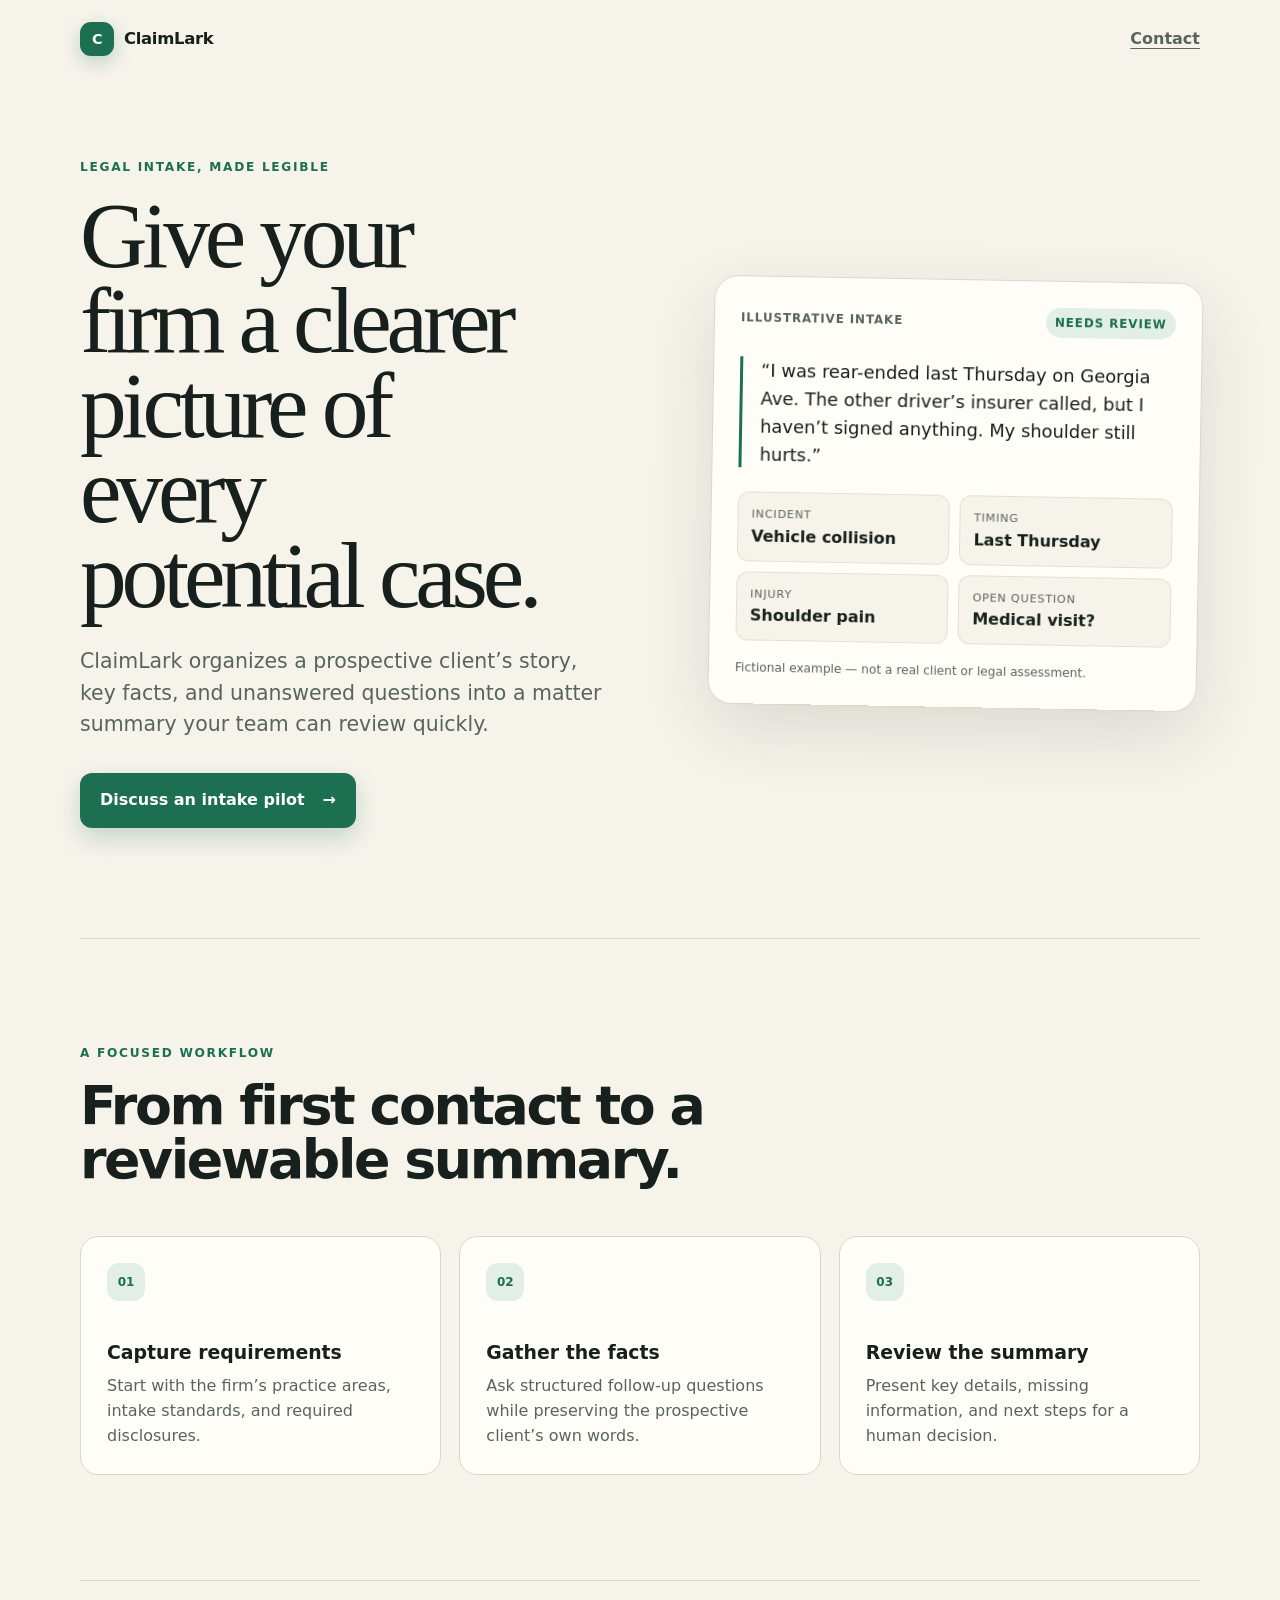
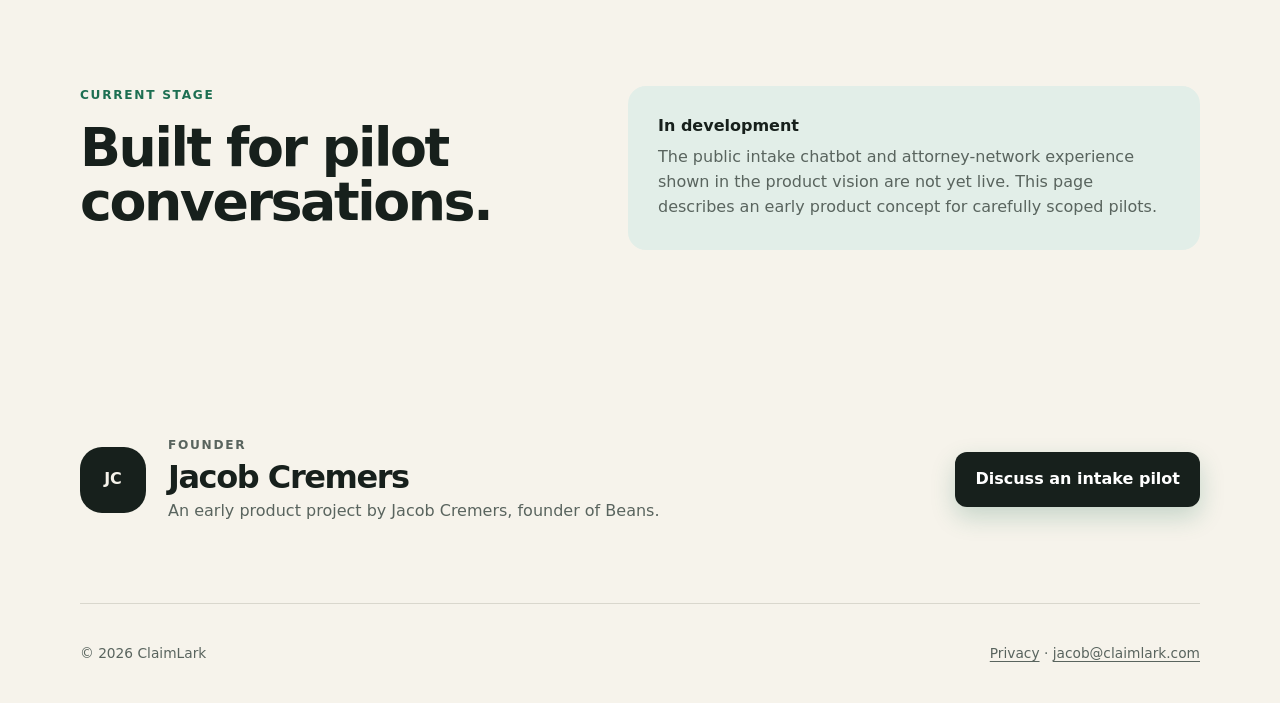
==== index.html @ 3c690863 "Launch first-draft landing page" ====
<!doctype html>
<html lang="en">
<head>
  <meta charset="utf-8">
  <meta name="viewport" content="width=device-width, initial-scale=1">
  <title>ClaimLark — Clearer legal intake</title>
  <meta name="description" content="ClaimLark turns scattered intake details into a clear, reviewable matter summary.">
  <link rel="canonical" href="https://claimlark.com/">
  <link rel="icon" href="favicon.svg" type="image/svg+xml">
  <meta property="og:title" content="ClaimLark — Clearer legal intake">
  <meta property="og:description" content="Give your firm a clearer picture of every potential case.">
  <meta property="og:type" content="website">
  <meta property="og:url" content="https://claimlark.com/">
  <meta property="og:image" content="https://claimlark.com/social-card.svg">
  <link rel="stylesheet" href="styles.css">
</head>
<body class="claimlark">
  <header class="nav shell">
    <a class="brand" href="/" aria-label="ClaimLark home"><span class="brand-mark">C</span>ClaimLark</a>
    <a class="small-link" href="mailto:jacob@claimlark.com">Contact</a>
  </header>
  <main>
    <section class="hero shell">
      <div>
        <p class="eyebrow">Legal intake, made legible</p>
        <h1>Give your firm a clearer picture of every potential case.</h1>
        <p class="lede">ClaimLark organizes a prospective client’s story, key facts, and unanswered questions into a matter summary your team can review quickly.</p>
        <a class="button" href="mailto:jacob@claimlark.com?subject=ClaimLark%20intake%20pilot">Discuss an intake pilot <span aria-hidden="true">→</span></a>
      </div>
      <aside class="stage-card" aria-label="Fictional intake example">
        <div class="card-top"><span>Illustrative intake</span><span class="status">Needs review</span></div>
        <blockquote>“I was rear-ended last Thursday on Georgia Ave. The other driver’s insurer called, but I haven’t signed anything. My shoulder still hurts.”</blockquote>
        <div class="summary-grid">
          <div><small>Incident</small><strong>Vehicle collision</strong></div>
          <div><small>Timing</small><strong>Last Thursday</strong></div>
          <div><small>Injury</small><strong>Shoulder pain</strong></div>
          <div><small>Open question</small><strong>Medical visit?</strong></div>
        </div>
        <p class="example-note">Fictional example — not a real client or legal assessment.</p>
      </aside>
    </section>
    <section class="section shell">
      <p class="eyebrow">A focused workflow</p>
      <h2>From first contact to a reviewable summary.</h2>
      <div class="steps">
        <article><span>01</span><h3>Capture requirements</h3><p>Start with the firm’s practice areas, intake standards, and required disclosures.</p></article>
        <article><span>02</span><h3>Gather the facts</h3><p>Ask structured follow-up questions while preserving the prospective client’s own words.</p></article>
        <article><span>03</span><h3>Review the summary</h3><p>Present key details, missing information, and next steps for a human decision.</p></article>
      </div>
    </section>
    <section class="section shell split">
      <div><p class="eyebrow">Current stage</p><h2>Built for pilot conversations.</h2></div>
      <div class="notice"><strong>In development</strong><p>The public intake chatbot and attorney-network experience shown in the product vision are not yet live. This page describes an early product concept for carefully scoped pilots.</p></div>
    </section>
    <section class="founder shell">
      <div class="avatar" aria-hidden="true">JC</div>
      <div><p class="eyebrow">Founder</p><h2>Jacob Cremers</h2><p>An early product project by Jacob Cremers, founder of Beans.</p></div>
      <a class="button secondary" href="mailto:jacob@claimlark.com?subject=ClaimLark%20intake%20pilot">Discuss an intake pilot</a>
    </section>
  </main>
  <footer class="shell"><span>© <span data-year></span> ClaimLark</span><span><a href="privacy.html">Privacy</a> · <a href="mailto:jacob@claimlark.com">jacob@claimlark.com</a></span></footer>
  <script src="script.js"></script>
</body>
</html>
---- styles.css ----
:root { color-scheme: light; --bg: #f6f3eb; --ink: #17201c; --muted: #59645e; --paper: #fffdf8; --line: #d9d7cd; --accent: #1d6f52; --accent-ink: #fff; --tint: #e2eee8; --shadow: 0 24px 70px rgba(30,43,37,.12); font-family: Inter, ui-sans-serif, system-ui, -apple-system, BlinkMacSystemFont, "Segoe UI", sans-serif; }
.calfluent { --bg:#f5f7ff; --ink:#15192c; --muted:#616a85; --paper:#ffffff; --line:#dce1f1; --accent:#5b49d8; --accent-ink:#fff; --tint:#ebe8ff; --shadow:0 24px 70px rgba(44,40,100,.14); }
.mailtocrm { --bg:#f7f5f0; --ink:#1d2524; --muted:#60706d; --paper:#fff; --line:#d9dfdd; --accent:#e05f3d; --accent-ink:#fff; --tint:#fff0e9; --shadow:0 24px 70px rgba(72,48,38,.12); }
* { box-sizing: border-box; }
html { scroll-behavior: smooth; }
body { margin:0; background:var(--bg); color:var(--ink); line-height:1.55; -webkit-font-smoothing:antialiased; }
a { color:inherit; }
button, a { -webkit-tap-highlight-color: transparent; }
:focus-visible { outline:3px solid color-mix(in srgb,var(--accent),white 25%); outline-offset:3px; }
.shell { width:min(1120px,calc(100% - 40px)); margin-inline:auto; }
.nav { min-height:78px; display:flex; justify-content:space-between; align-items:center; }
.brand { display:flex; align-items:center; gap:10px; font-size:1.03rem; font-weight:800; text-decoration:none; letter-spacing:-.02em; }
.brand-mark { width:34px; height:34px; border-radius:11px; background:var(--accent); color:var(--accent-ink); display:grid; place-items:center; font-size:.9rem; box-shadow:0 6px 18px color-mix(in srgb,var(--accent),transparent 75%); }
.small-link { font-weight:700; color:var(--muted); text-underline-offset:4px; }
.hero { min-height:690px; display:grid; grid-template-columns:1fr .92fr; gap:clamp(50px,8vw,100px); align-items:center; padding-block:80px 110px; }
.eyebrow { margin:0 0 16px; color:var(--accent); text-transform:uppercase; font-size:.76rem; letter-spacing:.14em; font-weight:850; }
h1,h2,h3,p { margin-top:0; }
h1 { font-size:clamp(3.2rem,7.3vw,6.7rem); letter-spacing:-.065em; line-height:.91; margin-bottom:28px; max-width:10ch; }
.claimlark h1 { font-family:Georgia,"Times New Roman",serif; font-weight:500; letter-spacing:-.055em; }
h2 { font-size:clamp(2.1rem,4.2vw,3.7rem); line-height:1; letter-spacing:-.045em; margin-bottom:22px; }
h3 { font-size:1.18rem; line-height:1.2; margin-bottom:10px; }
.lede { color:var(--muted); font-size:clamp(1.07rem,1.7vw,1.28rem); max-width:580px; margin-bottom:32px; }
.button { display:inline-flex; align-items:center; gap:18px; background:var(--accent); color:var(--accent-ink); text-decoration:none; font-weight:800; padding:15px 20px; border-radius:12px; box-shadow:0 10px 24px color-mix(in srgb,var(--accent),transparent 78%); }
.button:hover { transform:translateY(-1px); }
.button.secondary { background:var(--ink); white-space:nowrap; }
.stage-card { background:var(--paper); border:1px solid var(--line); border-radius:24px; padding:26px; box-shadow:var(--shadow); transform:rotate(1deg); }
.calendar-card { transform:rotate(-1deg); }
.card-top { display:flex; justify-content:space-between; gap:12px; align-items:center; font-size:.74rem; font-weight:850; letter-spacing:.08em; text-transform:uppercase; color:var(--muted); }
.status { color:var(--accent); background:var(--tint); padding:6px 9px; border-radius:999px; white-space:nowrap; }
blockquote { margin:24px 0; border-left:3px solid var(--accent); padding-left:18px; font-size:1.12rem; line-height:1.55; }
.summary-grid { display:grid; grid-template-columns:1fr 1fr; gap:10px; }
.summary-grid>div { padding:13px; border-radius:12px; background:var(--bg); border:1px solid color-mix(in srgb,var(--line),transparent 30%); }
small { display:block; color:var(--muted); font-size:.7rem; text-transform:uppercase; letter-spacing:.07em; margin-bottom:3px; }
strong { display:block; line-height:1.3; }
.example-note { margin:18px 0 0; color:var(--muted); font-size:.76rem; }
.demo-actions { display:flex; gap:9px; margin-top:18px; }
.demo-actions button { border:0; border-radius:9px; padding:10px 13px; background:var(--accent); color:white; font:inherit; font-weight:800; cursor:pointer; }
.demo-actions button.quiet { background:var(--bg); color:var(--ink); border:1px solid var(--line); }
.record-list { display:grid; gap:9px; }
.record-list>div { display:flex; gap:12px; align-items:center; background:var(--bg); border:1px solid var(--line); border-radius:12px; padding:11px; }
.record-list p { margin:0; }
.record-icon { width:34px; height:34px; border-radius:9px; display:grid; place-items:center; flex:0 0 auto; background:var(--accent); color:#fff; font-weight:900; font-size:.75rem; }
.section { border-top:1px solid var(--line); padding-block:105px; }
.section>h2 { max-width:720px; }
.steps { display:grid; grid-template-columns:repeat(3,1fr); gap:18px; margin-top:50px; }
.steps article { background:var(--paper); border:1px solid var(--line); border-radius:18px; padding:26px; min-height:230px; }
.steps article>span { display:inline-grid; place-items:center; width:38px; height:38px; border-radius:12px; background:var(--tint); color:var(--accent); font-weight:900; font-size:.75rem; margin-bottom:40px; }
.steps p,.notice p,.founder p { color:var(--muted); margin-bottom:0; }
.split { display:grid; grid-template-columns:.9fr 1.1fr; gap:80px; align-items:start; }
.notice { background:var(--tint); border-radius:18px; padding:30px; }
.notice strong { margin-bottom:8px; }
.founder { display:grid; grid-template-columns:auto 1fr auto; gap:22px; align-items:center; padding-block:80px; }
.founder h2 { font-size:2rem; margin:0 0 6px; }
.founder .eyebrow { margin-bottom:6px; }
.avatar { width:66px; height:66px; border-radius:22px; background:var(--ink); color:var(--bg); display:grid; place-items:center; font-weight:900; }
footer { border-top:1px solid var(--line); min-height:100px; display:flex; align-items:center; justify-content:space-between; gap:20px; color:var(--muted); font-size:.86rem; }
footer a { text-underline-offset:3px; }
@media (max-width:820px) { .hero { grid-template-columns:1fr; min-height:auto; padding-block:60px 80px; } .stage-card { transform:none; } .steps { grid-template-columns:1fr; } .steps article { min-height:0; } .steps article>span { margin-bottom:24px; } .split { grid-template-columns:1fr; gap:28px; } .founder { grid-template-columns:auto 1fr; } .founder .button { grid-column:1/-1; justify-content:center; } }
@media (max-width:520px) { .shell { width:min(100% - 28px,1120px); } h1 { font-size:3.55rem; } .summary-grid { grid-template-columns:1fr; } .stage-card { padding:19px; border-radius:18px; } .section { padding-block:72px; } footer { align-items:flex-start; flex-direction:column; justify-content:center; } }
@media (prefers-reduced-motion:no-preference) { .button { transition:transform .18s ease; } .stage-card { animation:arrive .55s ease both; } @keyframes arrive { from { opacity:0; transform:translateY(14px) rotate(0); } } }
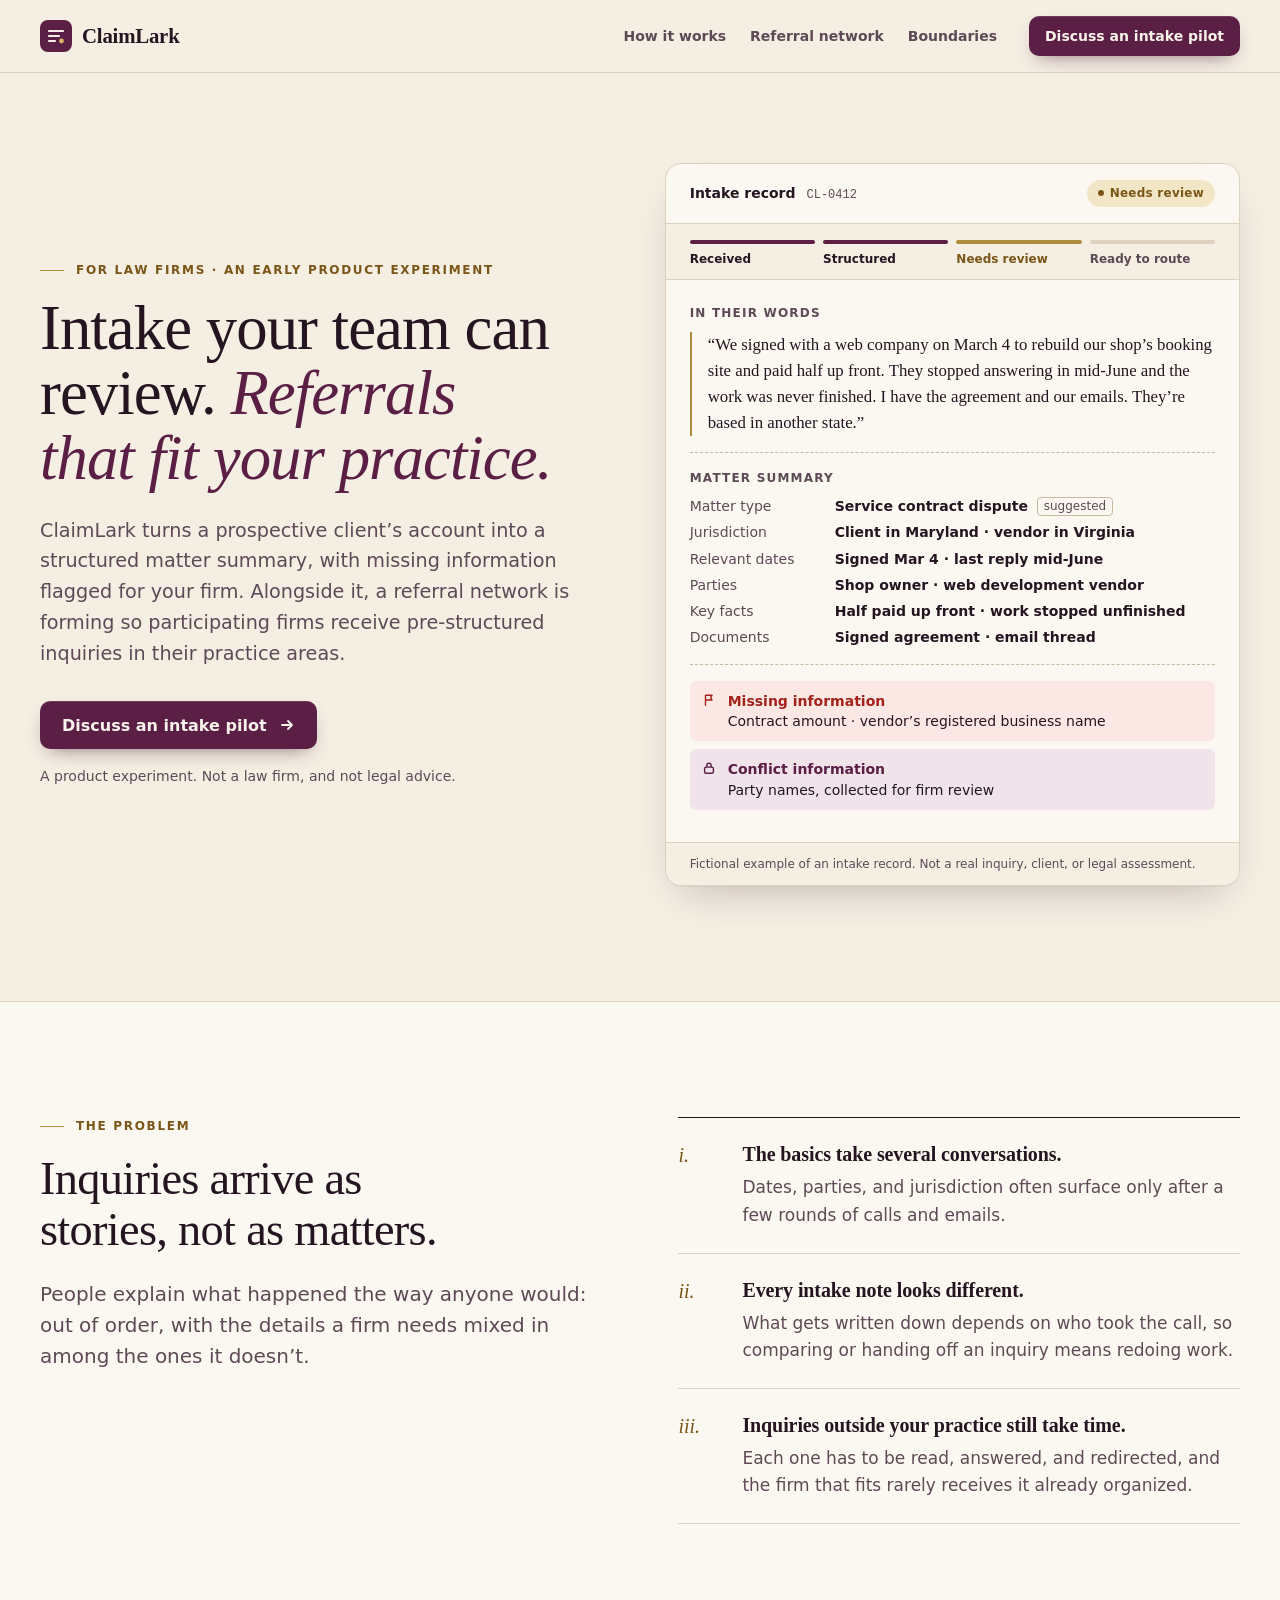
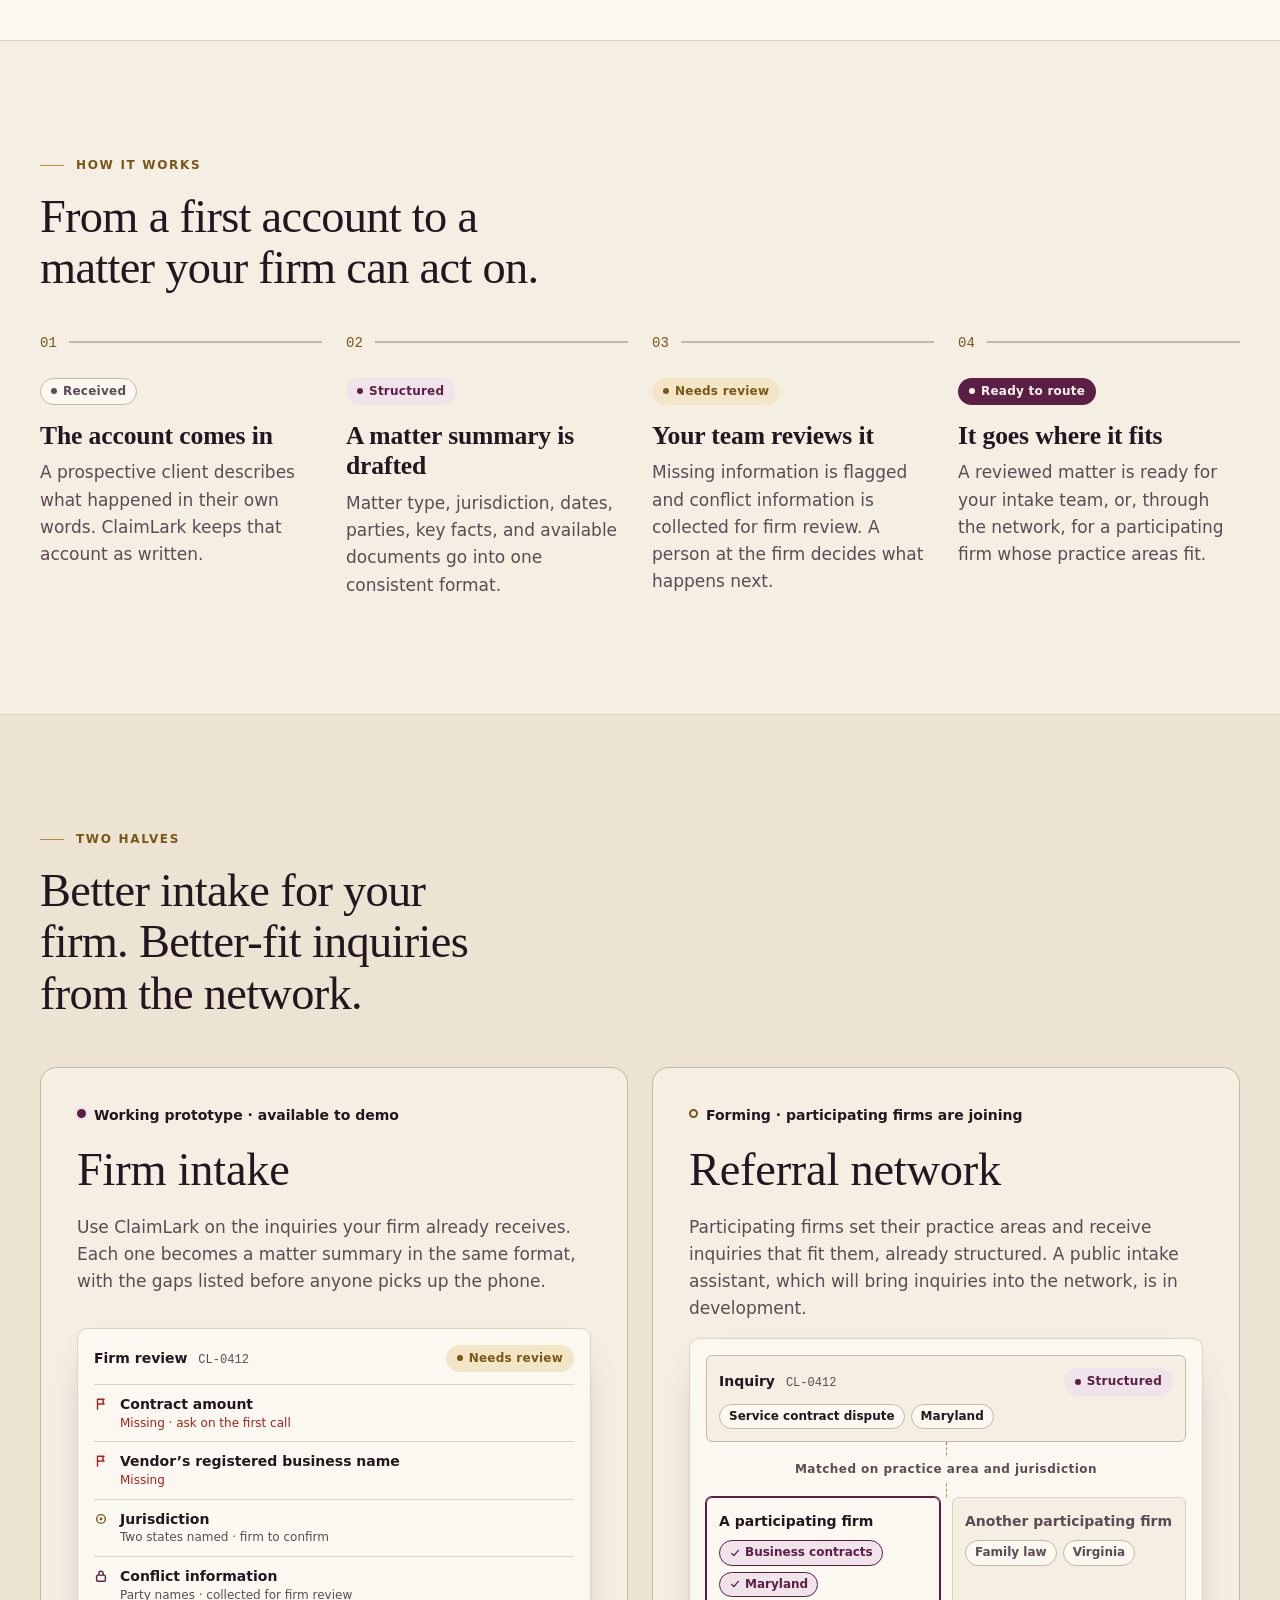
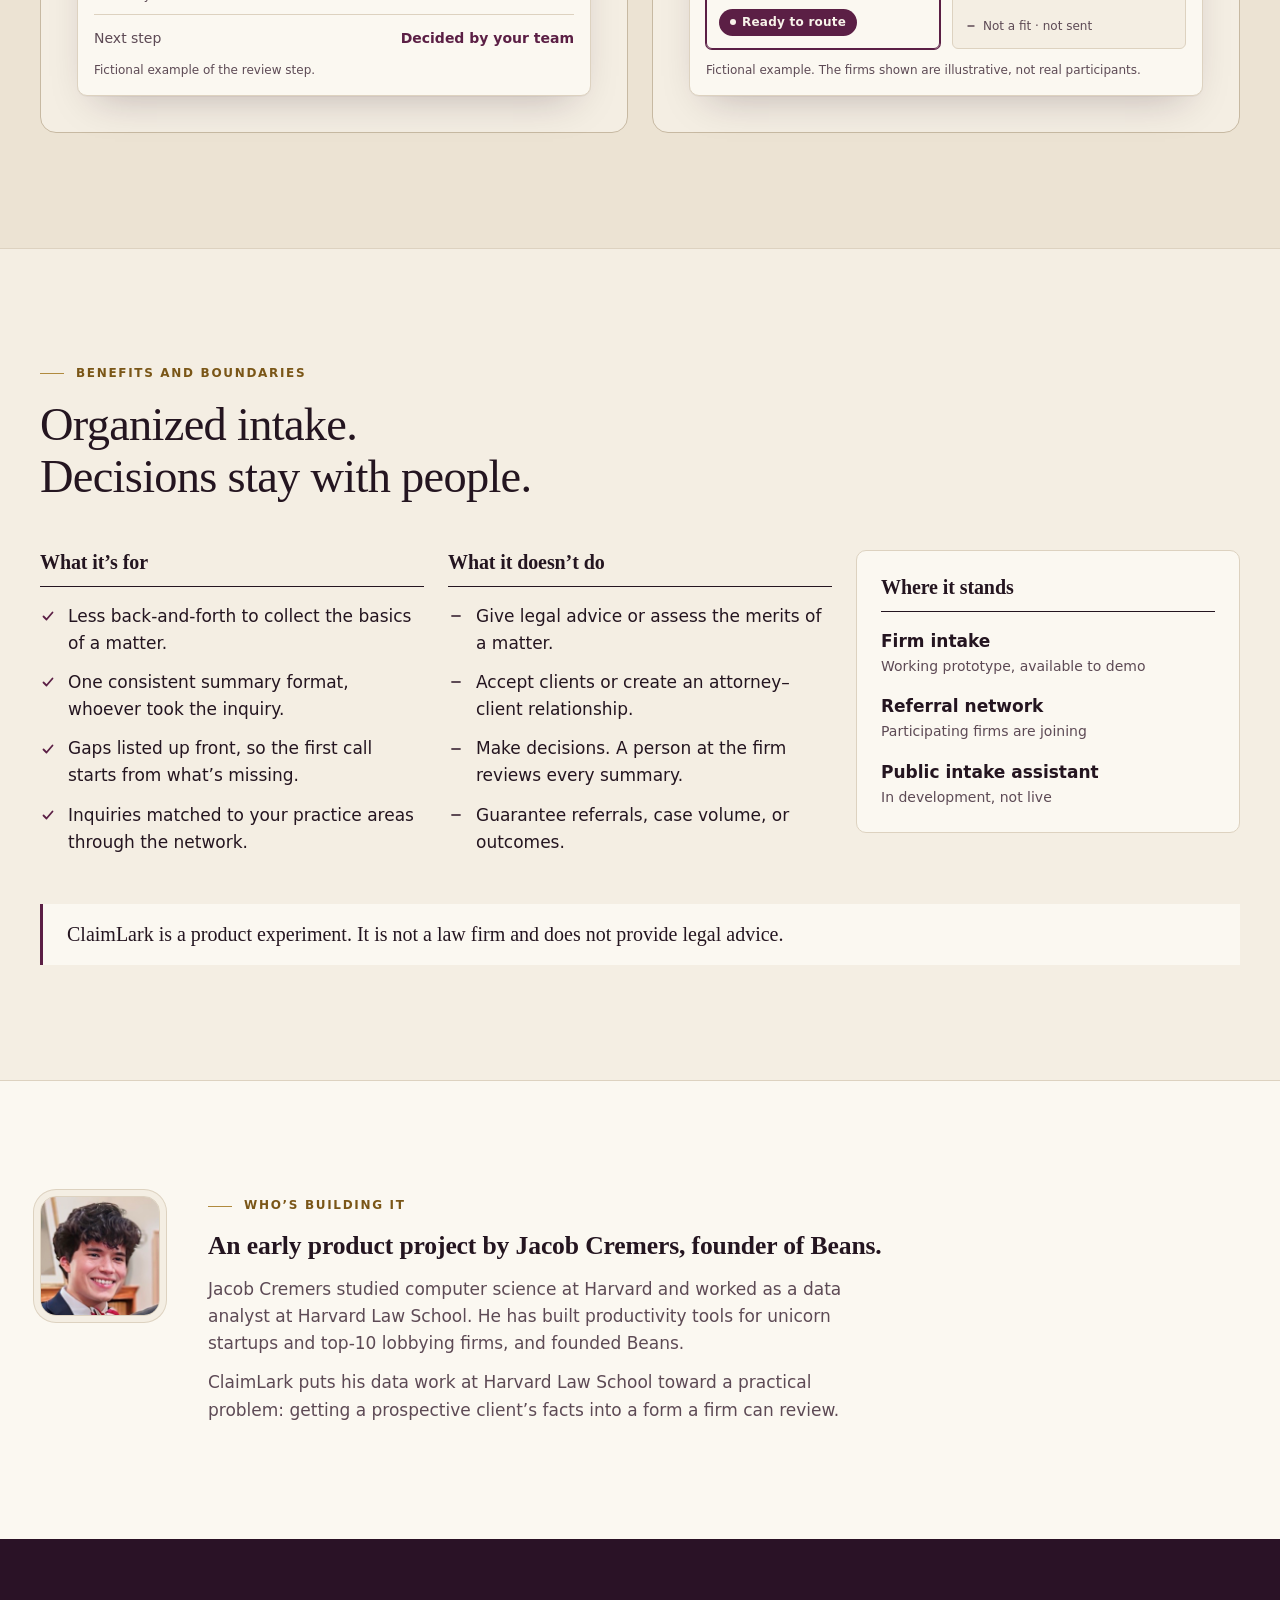
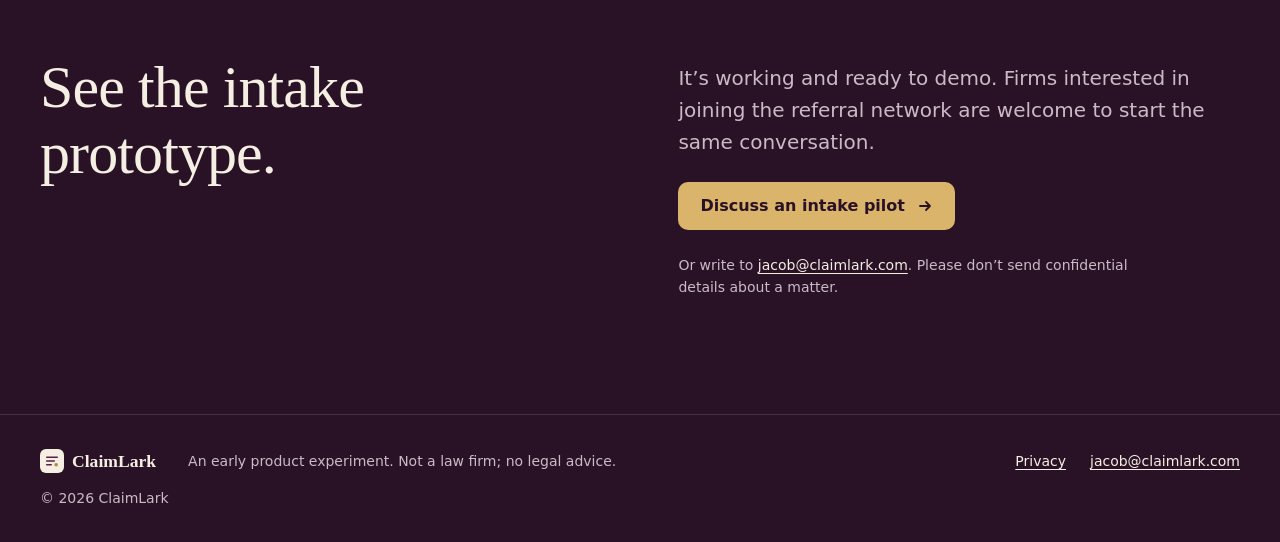
==== commit 00dd9550: "feat: redesign landing page around intake and the referral network Rebuild the page on a ClaimLark-s" ====
--- a/index.html
+++ b/index.html
@@ -3,62 +3,304 @@
 <head>
   <meta charset="utf-8">
   <meta name="viewport" content="width=device-width, initial-scale=1">
-  <title>ClaimLark — Clearer legal intake</title>
-  <meta name="description" content="ClaimLark turns scattered intake details into a clear, reviewable matter summary.">
+  <title>ClaimLark — Structured intake and referrals for law firms</title>
+  <meta name="description" content="An early product experiment for law firms: ClaimLark turns a prospective client’s account into a structured, reviewable matter summary, alongside a referral network of participating firms.">
   <link rel="canonical" href="https://claimlark.com/">
   <link rel="icon" href="favicon.svg" type="image/svg+xml">
-  <meta property="og:title" content="ClaimLark — Clearer legal intake">
-  <meta property="og:description" content="Give your firm a clearer picture of every potential case.">
+  <meta name="theme-color" content="#f4eee3">
+  <meta property="og:title" content="ClaimLark — Structured intake and referrals for law firms">
+  <meta property="og:description" content="Intake your team can review. Referrals that fit your practice.">
   <meta property="og:type" content="website">
   <meta property="og:url" content="https://claimlark.com/">
   <meta property="og:image" content="https://claimlark.com/social-card.svg">
   <link rel="stylesheet" href="styles.css">
 </head>
-<body class="claimlark">
-  <header class="nav shell">
-    <a class="brand" href="/" aria-label="ClaimLark home"><span class="brand-mark">C</span>ClaimLark</a>
-    <a class="small-link" href="mailto:jacob@claimlark.com">Contact</a>
+<body>
+  <svg class="sprite" aria-hidden="true" focusable="false">
+    <symbol id="i-check" viewBox="0 0 16 16"><path d="M3.5 8.5l3 3 6-7" fill="none" stroke="currentColor" stroke-width="1.8" stroke-linecap="round" stroke-linejoin="round"/></symbol>
+    <symbol id="i-flag" viewBox="0 0 16 16"><path d="M4 14V2.5m0 0h7.5l-1.6 2.75L11.5 8H4" fill="none" stroke="currentColor" stroke-width="1.6" stroke-linecap="round" stroke-linejoin="round"/></symbol>
+    <symbol id="i-dot" viewBox="0 0 16 16"><circle cx="8" cy="8" r="5" fill="none" stroke="currentColor" stroke-width="1.6"/><circle cx="8" cy="8" r="1.6" fill="currentColor"/></symbol>
+    <symbol id="i-lock" viewBox="0 0 16 16"><rect x="3" y="7" width="10" height="7" rx="1.5" fill="none" stroke="currentColor" stroke-width="1.6"/><path d="M5.5 7V5a2.5 2.5 0 015 0v2" fill="none" stroke="currentColor" stroke-width="1.6"/></symbol>
+    <symbol id="i-minus" viewBox="0 0 16 16"><path d="M4 8h8" fill="none" stroke="currentColor" stroke-width="1.8" stroke-linecap="round"/></symbol>
+    <symbol id="i-arrow" viewBox="0 0 16 16"><path d="M3 8h10m-4-4l4 4-4 4" fill="none" stroke="currentColor" stroke-width="1.8" stroke-linecap="round" stroke-linejoin="round"/></symbol>
+    <symbol id="i-mark-inverse" viewBox="0 0 32 32"><rect width="32" height="32" rx="8" fill="#f4eee3"/><path d="M9 11h14M9 16h10M9 21h6" stroke="#5b1f45" stroke-width="2.2" stroke-linecap="round"/><circle cx="21.5" cy="21" r="2.4" fill="#b08a3e"/></symbol>
+    <symbol id="i-mark" viewBox="0 0 32 32"><rect width="32" height="32" rx="8" fill="#5b1f45"/><path d="M9 11h14M9 16h10M9 21h6" stroke="#f4eee3" stroke-width="2.2" stroke-linecap="round"/><circle cx="21.5" cy="21" r="2.4" fill="#d9b46a"/></symbol>
+  </svg>
+
+  <a class="skip-link" href="#main">Skip to content</a>
+
+  <header class="site-header">
+    <div class="shell nav">
+      <a class="brand" href="/">
+        <svg class="brand-mark" width="32" height="32" aria-hidden="true" focusable="false"><use href="#i-mark"/></svg>
+        <span>ClaimLark</span>
+      </a>
+      <nav class="nav-links" aria-label="Page sections">
+        <a href="#how">How it works</a>
+        <a href="#network">Referral network</a>
+        <a href="#boundaries">Boundaries</a>
+      </nav>
+      <a class="button button--small nav-cta" href="mailto:jacob@claimlark.com?subject=ClaimLark%20intake%20pilot">Discuss an intake pilot</a>
+    </div>
   </header>
-  <main>
-    <section class="hero shell">
-      <div>
-        <p class="eyebrow">Legal intake, made legible</p>
-        <h1>Give your firm a clearer picture of every potential case.</h1>
-        <p class="lede">ClaimLark organizes a prospective client’s story, key facts, and unanswered questions into a matter summary your team can review quickly.</p>
-        <a class="button" href="mailto:jacob@claimlark.com?subject=ClaimLark%20intake%20pilot">Discuss an intake pilot <span aria-hidden="true">→</span></a>
-      </div>
-      <aside class="stage-card" aria-label="Fictional intake example">
-        <div class="card-top"><span>Illustrative intake</span><span class="status">Needs review</span></div>
-        <blockquote>“I was rear-ended last Thursday on Georgia Ave. The other driver’s insurer called, but I haven’t signed anything. My shoulder still hurts.”</blockquote>
-        <div class="summary-grid">
-          <div><small>Incident</small><strong>Vehicle collision</strong></div>
-          <div><small>Timing</small><strong>Last Thursday</strong></div>
-          <div><small>Injury</small><strong>Shoulder pain</strong></div>
-          <div><small>Open question</small><strong>Medical visit?</strong></div>
-        </div>
-        <p class="example-note">Fictional example — not a real client or legal assessment.</p>
-      </aside>
-    </section>
-    <section class="section shell">
-      <p class="eyebrow">A focused workflow</p>
-      <h2>From first contact to a reviewable summary.</h2>
-      <div class="steps">
-        <article><span>01</span><h3>Capture requirements</h3><p>Start with the firm’s practice areas, intake standards, and required disclosures.</p></article>
-        <article><span>02</span><h3>Gather the facts</h3><p>Ask structured follow-up questions while preserving the prospective client’s own words.</p></article>
-        <article><span>03</span><h3>Review the summary</h3><p>Present key details, missing information, and next steps for a human decision.</p></article>
-      </div>
-    </section>
-    <section class="section shell split">
-      <div><p class="eyebrow">Current stage</p><h2>Built for pilot conversations.</h2></div>
-      <div class="notice"><strong>In development</strong><p>The public intake chatbot and attorney-network experience shown in the product vision are not yet live. This page describes an early product concept for carefully scoped pilots.</p></div>
-    </section>
-    <section class="founder shell">
-      <div class="avatar" aria-hidden="true">JC</div>
-      <div><p class="eyebrow">Founder</p><h2>Jacob Cremers</h2><p>An early product project by Jacob Cremers, founder of Beans.</p></div>
-      <a class="button secondary" href="mailto:jacob@claimlark.com?subject=ClaimLark%20intake%20pilot">Discuss an intake pilot</a>
+
+  <main id="main">
+    <section class="hero" aria-labelledby="hero-title">
+      <div class="shell hero-grid">
+        <div class="hero-copy">
+          <p class="eyebrow">For law firms · An early product experiment</p>
+          <h1 id="hero-title">Intake your team can review. <em>Referrals that fit your practice.</em></h1>
+          <p class="lede">ClaimLark turns a prospective client’s account into a structured matter summary, with missing information flagged for your firm. Alongside it, a referral network is forming so participating firms receive pre-structured inquiries in their practice areas.</p>
+          <a class="button" href="mailto:jacob@claimlark.com?subject=ClaimLark%20intake%20pilot">Discuss an intake pilot <svg class="icon" width="16" height="16" aria-hidden="true" focusable="false"><use href="#i-arrow"/></svg></a>
+          <p class="hero-boundary">A product experiment. Not a law firm, and not legal advice.</p>
+        </div>
+
+        <figure class="record" aria-labelledby="record-caption">
+          <div class="record-head">
+            <p class="record-title">Intake record <span class="mono">CL-0412</span></p>
+            <span class="pill pill--review">Needs review</span>
+          </div>
+          <ol class="rail" aria-label="Intake status">
+            <li class="is-done"><span>Received</span></li>
+            <li class="is-done"><span>Structured</span></li>
+            <li class="is-current" aria-current="step"><span>Needs review</span></li>
+            <li><span>Ready to route</span></li>
+          </ol>
+
+          <div class="record-body">
+            <div class="record-block reveal" style="--i:1">
+              <p class="label">In their words</p>
+              <blockquote class="account">“We signed with a web company on March 4 to rebuild our shop’s booking site and paid half up front. They stopped answering in mid-June and the work was never finished. I have the agreement and our emails. They’re based in another state.”</blockquote>
+            </div>
+
+            <div class="record-block reveal" style="--i:2">
+              <p class="label">Matter summary</p>
+              <dl class="fields">
+                <div><dt>Matter type</dt><dd>Service contract dispute <span class="tag">suggested</span></dd></div>
+                <div><dt>Jurisdiction</dt><dd>Client in Maryland · vendor in Virginia</dd></div>
+                <div><dt>Relevant dates</dt><dd>Signed Mar 4 · last reply mid-June</dd></div>
+                <div><dt>Parties</dt><dd>Shop owner · web development vendor</dd></div>
+                <div><dt>Key facts</dt><dd>Half paid up front · work stopped unfinished</dd></div>
+                <div><dt>Documents</dt><dd>Signed agreement · email thread</dd></div>
+              </dl>
+            </div>
+
+            <div class="record-block record-flags reveal" style="--i:3">
+              <p class="flag-line flag-line--missing"><svg class="icon" width="16" height="16" aria-hidden="true" focusable="false"><use href="#i-flag"/></svg><span><strong>Missing information</strong> Contract amount · vendor’s registered business name</span></p>
+              <p class="flag-line"><svg class="icon" width="16" height="16" aria-hidden="true" focusable="false"><use href="#i-lock"/></svg><span><strong>Conflict information</strong> Party names, collected for firm review</span></p>
+            </div>
+          </div>
+          <figcaption id="record-caption" class="caption">Fictional example of an intake record. Not a real inquiry, client, or legal assessment.</figcaption>
+        </figure>
+      </div>
+    </section>
+
+    <section class="section problem" aria-labelledby="problem-title">
+      <div class="shell problem-grid">
+        <div>
+          <p class="eyebrow">The problem</p>
+          <h2 id="problem-title">Inquiries arrive as stories, not as matters.</h2>
+          <p class="section-lede">People explain what happened the way anyone would: out of order, with the details a firm needs mixed in among the ones it doesn’t.</p>
+        </div>
+        <ul class="problem-list">
+          <li>
+            <h3>The basics take several conversations.</h3>
+            <p>Dates, parties, and jurisdiction often surface only after a few rounds of calls and emails.</p>
+          </li>
+          <li>
+            <h3>Every intake note looks different.</h3>
+            <p>What gets written down depends on who took the call, so comparing or handing off an inquiry means redoing work.</p>
+          </li>
+          <li>
+            <h3>Inquiries outside your practice still take time.</h3>
+            <p>Each one has to be read, answered, and redirected, and the firm that fits rarely receives it already organized.</p>
+          </li>
+        </ul>
+      </div>
+    </section>
+
+    <section class="section how" id="how" aria-labelledby="how-title">
+      <div class="shell">
+        <p class="eyebrow">How it works</p>
+        <h2 id="how-title">From a first account to a matter your firm can act on.</h2>
+        <ol class="steps">
+          <li>
+            <span class="pill pill--received">Received</span>
+            <h3>The account comes in</h3>
+            <p>A prospective client describes what happened in their own words. ClaimLark keeps that account as written.</p>
+          </li>
+          <li>
+            <span class="pill pill--structured">Structured</span>
+            <h3>A matter summary is drafted</h3>
+            <p>Matter type, jurisdiction, dates, parties, key facts, and available documents go into one consistent format.</p>
+          </li>
+          <li>
+            <span class="pill pill--review">Needs review</span>
+            <h3>Your team reviews it</h3>
+            <p>Missing information is flagged and conflict information is collected for firm review. A person at the firm decides what happens next.</p>
+          </li>
+          <li>
+            <span class="pill pill--route">Ready to route</span>
+            <h3>It goes where it fits</h3>
+            <p>A reviewed matter is ready for your intake team, or, through the network, for a participating firm whose practice areas fit.</p>
+          </li>
+        </ol>
+      </div>
+    </section>
+
+    <section class="section halves" aria-labelledby="halves-title">
+      <div class="shell">
+        <p class="eyebrow">Two halves</p>
+        <h2 id="halves-title">Better intake for your firm. Better-fit inquiries from the network.</h2>
+
+        <div class="halves-grid">
+          <article class="half" aria-labelledby="intake-title">
+            <p class="stage"><span class="stage-dot stage-dot--live" aria-hidden="true"></span>Working prototype · available to demo</p>
+            <h3 id="intake-title">Firm intake</h3>
+            <p>Use ClaimLark on the inquiries your firm already receives. Each one becomes a matter summary in the same format, with the gaps listed before anyone picks up the phone.</p>
+
+            <figure class="panel review" aria-labelledby="review-caption">
+              <div class="panel-head">
+                <p class="panel-title">Firm review <span class="mono">CL-0412</span></p>
+                <span class="pill pill--review">Needs review</span>
+              </div>
+              <ul class="checklist">
+                <li class="check--missing">
+                  <svg class="icon" width="16" height="16" aria-hidden="true" focusable="false"><use href="#i-flag"/></svg>
+                  <span><strong>Contract amount</strong><small>Missing · ask on the first call</small></span>
+                </li>
+                <li class="check--missing">
+                  <svg class="icon" width="16" height="16" aria-hidden="true" focusable="false"><use href="#i-flag"/></svg>
+                  <span><strong>Vendor’s registered business name</strong><small>Missing</small></span>
+                </li>
+                <li class="check--confirm">
+                  <svg class="icon" width="16" height="16" aria-hidden="true" focusable="false"><use href="#i-dot"/></svg>
+                  <span><strong>Jurisdiction</strong><small>Two states named · firm to confirm</small></span>
+                </li>
+                <li class="check--conflict">
+                  <svg class="icon" width="16" height="16" aria-hidden="true" focusable="false"><use href="#i-lock"/></svg>
+                  <span><strong>Conflict information</strong><small>Party names · collected for firm review</small></span>
+                </li>
+              </ul>
+              <div class="panel-foot"><span>Next step</span><strong>Decided by your team</strong></div>
+              <figcaption id="review-caption" class="caption">Fictional example of the review step.</figcaption>
+            </figure>
+          </article>
+
+          <article class="half" id="network" aria-labelledby="network-title">
+            <p class="stage"><span class="stage-dot stage-dot--forming" aria-hidden="true"></span>Forming · participating firms are joining</p>
+            <h3 id="network-title">Referral network</h3>
+            <p>Participating firms set their practice areas and receive inquiries that fit them, already structured. A public intake assistant, which will bring inquiries into the network, is in development.</p>
+
+            <figure class="panel match" aria-labelledby="match-caption">
+              <div class="match-inquiry">
+                <div class="panel-head">
+                  <p class="panel-title">Inquiry <span class="mono">CL-0412</span></p>
+                  <span class="pill pill--structured">Structured</span>
+                </div>
+                <ul class="chips">
+                  <li class="chip">Service contract dispute</li>
+                  <li class="chip">Maryland</li>
+                </ul>
+              </div>
+              <p class="match-rule"><span>Matched on practice area and jurisdiction</span></p>
+              <ul class="firms">
+                <li class="firm firm--fit">
+                  <p class="firm-name">A participating firm</p>
+                  <ul class="chips">
+                    <li class="chip chip--hit"><svg class="icon" width="14" height="14" aria-hidden="true" focusable="false"><use href="#i-check"/></svg>Business contracts</li>
+                    <li class="chip chip--hit"><svg class="icon" width="14" height="14" aria-hidden="true" focusable="false"><use href="#i-check"/></svg>Maryland</li>
+                  </ul>
+                  <p class="firm-result"><span class="pill pill--route">Ready to route</span></p>
+                </li>
+                <li class="firm firm--miss">
+                  <p class="firm-name">Another participating firm</p>
+                  <ul class="chips">
+                    <li class="chip">Family law</li>
+                    <li class="chip">Virginia</li>
+                  </ul>
+                  <p class="firm-result"><svg class="icon" width="14" height="14" aria-hidden="true" focusable="false"><use href="#i-minus"/></svg>Not a fit · not sent</p>
+                </li>
+              </ul>
+              <figcaption id="match-caption" class="caption">Fictional example. The firms shown are illustrative, not real participants.</figcaption>
+            </figure>
+          </article>
+        </div>
+      </div>
+    </section>
+
+    <section class="section boundaries" id="boundaries" aria-labelledby="boundaries-title">
+      <div class="shell">
+        <p class="eyebrow">Benefits and boundaries</p>
+        <h2 id="boundaries-title">Organized intake. Decisions stay with people.</h2>
+
+        <div class="bounds-grid">
+          <div class="bounds">
+            <h3>What it’s for</h3>
+            <ul class="bounds-list bounds-list--yes">
+              <li>Less back-and-forth to collect the basics of a matter.</li>
+              <li>One consistent summary format, whoever took the inquiry.</li>
+              <li>Gaps listed up front, so the first call starts from what’s missing.</li>
+              <li>Inquiries matched to your practice areas through the network.</li>
+            </ul>
+          </div>
+          <div class="bounds">
+            <h3>What it doesn’t do</h3>
+            <ul class="bounds-list bounds-list--no">
+              <li>Give legal advice or assess the merits of a matter.</li>
+              <li>Accept clients or create an attorney–client relationship.</li>
+              <li>Make decisions. A person at the firm reviews every summary.</li>
+              <li>Guarantee referrals, case volume, or outcomes.</li>
+            </ul>
+          </div>
+          <div class="ledger">
+            <h3>Where it stands</h3>
+            <dl>
+              <div><dt>Firm intake</dt><dd>Working prototype, available to demo</dd></div>
+              <div><dt>Referral network</dt><dd>Participating firms are joining</dd></div>
+              <div><dt>Public intake assistant</dt><dd>In development, not live</dd></div>
+            </dl>
+          </div>
+        </div>
+
+        <p class="boundary-note">ClaimLark is a product experiment. It is not a law firm and does not provide legal advice.</p>
+      </div>
+    </section>
+
+    <section class="section founder" aria-labelledby="founder-title">
+      <div class="shell">
+        <div class="founder-card">
+          <img class="founder-photo" src="assets/jacob-cremers.jpg" width="120" height="120" alt="Portrait of Jacob Cremers" loading="lazy" decoding="async">
+          <div>
+            <p class="eyebrow">Who’s building it</p>
+            <h2 id="founder-title">An early product project by Jacob Cremers, founder of Beans.</h2>
+            <p>Jacob Cremers studied computer science at Harvard and worked as a data analyst at Harvard Law School. He has built productivity tools for unicorn startups and top-10 lobbying firms, and founded Beans.</p>
+            <p>ClaimLark puts his data work at Harvard Law School toward a practical problem: getting a prospective client’s facts into a form a firm can review.</p>
+          </div>
+        </div>
+      </div>
+    </section>
+
+    <section class="cta" id="contact" aria-labelledby="cta-title">
+      <div class="shell cta-inner">
+        <h2 id="cta-title">See the intake prototype.</h2>
+        <div class="cta-body">
+          <p>It’s working and ready to demo. Firms interested in joining the referral network are welcome to start the same conversation.</p>
+          <a class="button button--brass" href="mailto:jacob@claimlark.com?subject=ClaimLark%20intake%20pilot">Discuss an intake pilot <svg class="icon" width="16" height="16" aria-hidden="true" focusable="false"><use href="#i-arrow"/></svg></a>
+          <p class="cta-note">Or write to <a href="mailto:jacob@claimlark.com">jacob@claimlark.com</a>. Please don’t send confidential details about a matter.</p>
+        </div>
+      </div>
     </section>
   </main>
-  <footer class="shell"><span>© <span data-year></span> ClaimLark</span><span><a href="privacy.html">Privacy</a> · <a href="mailto:jacob@claimlark.com">jacob@claimlark.com</a></span></footer>
+
+  <footer class="site-footer">
+    <div class="shell footer-inner">
+      <p class="footer-brand"><svg class="brand-mark" width="24" height="24" aria-hidden="true" focusable="false"><use href="#i-mark-inverse"/></svg>ClaimLark</p>
+      <p>An early product experiment. Not a law firm; no legal advice.</p>
+      <p class="footer-links"><a href="privacy.html">Privacy</a><a href="mailto:jacob@claimlark.com">jacob@claimlark.com</a></p>
+      <p class="footer-copy">© <span data-year>2026</span> ClaimLark</p>
+    </div>
+  </footer>
   <script src="script.js"></script>
 </body>
 </html>
--- a/styles.css
+++ b/styles.css
@@ -1,60 +1,625 @@
-:root { color-scheme: light; --bg: #f6f3eb; --ink: #17201c; --muted: #59645e; --paper: #fffdf8; --line: #d9d7cd; --accent: #1d6f52; --accent-ink: #fff; --tint: #e2eee8; --shadow: 0 24px 70px rgba(30,43,37,.12); font-family: Inter, ui-sans-serif, system-ui, -apple-system, BlinkMacSystemFont, "Segoe UI", sans-serif; }
-.calfluent { --bg:#f5f7ff; --ink:#15192c; --muted:#616a85; --paper:#ffffff; --line:#dce1f1; --accent:#5b49d8; --accent-ink:#fff; --tint:#ebe8ff; --shadow:0 24px 70px rgba(44,40,100,.14); }
-.mailtocrm { --bg:#f7f5f0; --ink:#1d2524; --muted:#60706d; --paper:#fff; --line:#d9dfdd; --accent:#e05f3d; --accent-ink:#fff; --tint:#fff0e9; --shadow:0 24px 70px rgba(72,48,38,.12); }
-* { box-sizing: border-box; }
-html { scroll-behavior: smooth; }
-body { margin:0; background:var(--bg); color:var(--ink); line-height:1.55; -webkit-font-smoothing:antialiased; }
-a { color:inherit; }
-button, a { -webkit-tap-highlight-color: transparent; }
-:focus-visible { outline:3px solid color-mix(in srgb,var(--accent),white 25%); outline-offset:3px; }
-.shell { width:min(1120px,calc(100% - 40px)); margin-inline:auto; }
-.nav { min-height:78px; display:flex; justify-content:space-between; align-items:center; }
-.brand { display:flex; align-items:center; gap:10px; font-size:1.03rem; font-weight:800; text-decoration:none; letter-spacing:-.02em; }
-.brand-mark { width:34px; height:34px; border-radius:11px; background:var(--accent); color:var(--accent-ink); display:grid; place-items:center; font-size:.9rem; box-shadow:0 6px 18px color-mix(in srgb,var(--accent),transparent 75%); }
-.small-link { font-weight:700; color:var(--muted); text-underline-offset:4px; }
-.hero { min-height:690px; display:grid; grid-template-columns:1fr .92fr; gap:clamp(50px,8vw,100px); align-items:center; padding-block:80px 110px; }
-.eyebrow { margin:0 0 16px; color:var(--accent); text-transform:uppercase; font-size:.76rem; letter-spacing:.14em; font-weight:850; }
-h1,h2,h3,p { margin-top:0; }
-h1 { font-size:clamp(3.2rem,7.3vw,6.7rem); letter-spacing:-.065em; line-height:.91; margin-bottom:28px; max-width:10ch; }
-.claimlark h1 { font-family:Georgia,"Times New Roman",serif; font-weight:500; letter-spacing:-.055em; }
-h2 { font-size:clamp(2.1rem,4.2vw,3.7rem); line-height:1; letter-spacing:-.045em; margin-bottom:22px; }
-h3 { font-size:1.18rem; line-height:1.2; margin-bottom:10px; }
-.lede { color:var(--muted); font-size:clamp(1.07rem,1.7vw,1.28rem); max-width:580px; margin-bottom:32px; }
-.button { display:inline-flex; align-items:center; gap:18px; background:var(--accent); color:var(--accent-ink); text-decoration:none; font-weight:800; padding:15px 20px; border-radius:12px; box-shadow:0 10px 24px color-mix(in srgb,var(--accent),transparent 78%); }
-.button:hover { transform:translateY(-1px); }
-.button.secondary { background:var(--ink); white-space:nowrap; }
-.stage-card { background:var(--paper); border:1px solid var(--line); border-radius:24px; padding:26px; box-shadow:var(--shadow); transform:rotate(1deg); }
-.calendar-card { transform:rotate(-1deg); }
-.card-top { display:flex; justify-content:space-between; gap:12px; align-items:center; font-size:.74rem; font-weight:850; letter-spacing:.08em; text-transform:uppercase; color:var(--muted); }
-.status { color:var(--accent); background:var(--tint); padding:6px 9px; border-radius:999px; white-space:nowrap; }
-blockquote { margin:24px 0; border-left:3px solid var(--accent); padding-left:18px; font-size:1.12rem; line-height:1.55; }
-.summary-grid { display:grid; grid-template-columns:1fr 1fr; gap:10px; }
-.summary-grid>div { padding:13px; border-radius:12px; background:var(--bg); border:1px solid color-mix(in srgb,var(--line),transparent 30%); }
-small { display:block; color:var(--muted); font-size:.7rem; text-transform:uppercase; letter-spacing:.07em; margin-bottom:3px; }
-strong { display:block; line-height:1.3; }
-.example-note { margin:18px 0 0; color:var(--muted); font-size:.76rem; }
-.demo-actions { display:flex; gap:9px; margin-top:18px; }
-.demo-actions button { border:0; border-radius:9px; padding:10px 13px; background:var(--accent); color:white; font:inherit; font-weight:800; cursor:pointer; }
-.demo-actions button.quiet { background:var(--bg); color:var(--ink); border:1px solid var(--line); }
-.record-list { display:grid; gap:9px; }
-.record-list>div { display:flex; gap:12px; align-items:center; background:var(--bg); border:1px solid var(--line); border-radius:12px; padding:11px; }
-.record-list p { margin:0; }
-.record-icon { width:34px; height:34px; border-radius:9px; display:grid; place-items:center; flex:0 0 auto; background:var(--accent); color:#fff; font-weight:900; font-size:.75rem; }
-.section { border-top:1px solid var(--line); padding-block:105px; }
-.section>h2 { max-width:720px; }
-.steps { display:grid; grid-template-columns:repeat(3,1fr); gap:18px; margin-top:50px; }
-.steps article { background:var(--paper); border:1px solid var(--line); border-radius:18px; padding:26px; min-height:230px; }
-.steps article>span { display:inline-grid; place-items:center; width:38px; height:38px; border-radius:12px; background:var(--tint); color:var(--accent); font-weight:900; font-size:.75rem; margin-bottom:40px; }
-.steps p,.notice p,.founder p { color:var(--muted); margin-bottom:0; }
-.split { display:grid; grid-template-columns:.9fr 1.1fr; gap:80px; align-items:start; }
-.notice { background:var(--tint); border-radius:18px; padding:30px; }
-.notice strong { margin-bottom:8px; }
-.founder { display:grid; grid-template-columns:auto 1fr auto; gap:22px; align-items:center; padding-block:80px; }
-.founder h2 { font-size:2rem; margin:0 0 6px; }
-.founder .eyebrow { margin-bottom:6px; }
-.avatar { width:66px; height:66px; border-radius:22px; background:var(--ink); color:var(--bg); display:grid; place-items:center; font-weight:900; }
-footer { border-top:1px solid var(--line); min-height:100px; display:flex; align-items:center; justify-content:space-between; gap:20px; color:var(--muted); font-size:.86rem; }
-footer a { text-underline-offset:3px; }
-@media (max-width:820px) { .hero { grid-template-columns:1fr; min-height:auto; padding-block:60px 80px; } .stage-card { transform:none; } .steps { grid-template-columns:1fr; } .steps article { min-height:0; } .steps article>span { margin-bottom:24px; } .split { grid-template-columns:1fr; gap:28px; } .founder { grid-template-columns:auto 1fr; } .founder .button { grid-column:1/-1; justify-content:center; } }
-@media (max-width:520px) { .shell { width:min(100% - 28px,1120px); } h1 { font-size:3.55rem; } .summary-grid { grid-template-columns:1fr; } .stage-card { padding:19px; border-radius:18px; } .section { padding-block:72px; } footer { align-items:flex-start; flex-direction:column; justify-content:center; } }
-@media (prefers-reduced-motion:no-preference) { .button { transition:transform .18s ease; } .stage-card { animation:arrive .55s ease both; } @keyframes arrive { from { opacity:0; transform:translateY(14px) rotate(0); } } }
+/* ClaimLark design system
+   Oxblood-plum anchor, parchment ground, brass accent, signal red only for
+   missing information. Editorial serif headings over clean sans components. */
+
+:root {
+  color-scheme: light;
+
+  /* Palette */
+  --parchment: #f4eee3;
+  --paper: #fbf8f1;
+  --vellum: #ece3d3;
+  --ink: #241520;
+  --ink-muted: #5d4a55;
+  --line: #ddd2c0;
+  --line-strong: #c7b9a2;
+  --plum-950: #2a1226;
+  --plum-800: #44152f;
+  --plum-700: #5b1f45;
+  --plum-100: #f1e3ea;
+  --brass-700: #7a5617;
+  --brass-500: #b08a3e;
+  --brass-300: #d9b46a;
+  --brass-100: #f3e6c7;
+  --signal: #a3231a;
+  --signal-100: #fbe8e4;
+  --on-dark: #f4eee3;
+  --on-dark-muted: #cbbac6;
+  --focus: #9a6c1c;
+
+  /* Type */
+  --serif: "Iowan Old Style", "Palatino Linotype", Palatino, "Book Antiqua", "URW Palladio L", P052, Georgia, serif;
+  --sans: ui-sans-serif, system-ui, -apple-system, BlinkMacSystemFont, "Segoe UI", Roboto, "Helvetica Neue", Arial, sans-serif;
+  --mono: ui-monospace, "SF Mono", SFMono-Regular, Menlo, Consolas, "Liberation Mono", monospace;
+  --step--2: 0.75rem;
+  --step--1: 0.875rem;
+  --step-0: 1.0625rem;
+  --step-1: 1.25rem;
+  --step-2: clamp(1.35rem, 1.2rem + 0.6vw, 1.6rem);
+  --step-3: clamp(1.85rem, 1.4rem + 1.9vw, 2.9rem);
+  --step-4: clamp(2.4rem, 1.2rem + 3.4vw, 4.3rem);
+
+  /* Space (4px base) */
+  --s-1: 4px;
+  --s-2: 8px;
+  --s-3: 12px;
+  --s-4: 16px;
+  --s-5: 24px;
+  --s-6: 32px;
+  --s-7: 48px;
+  --s-8: 64px;
+  --s-9: 96px;
+  --gutter: clamp(16px, 4vw, 40px);
+  --section: clamp(64px, 9vw, 120px);
+
+  --radius-s: 6px;
+  --radius-m: 10px;
+  --radius-l: 16px;
+  --shadow-card: 0 1px 0 rgba(42, 18, 38, 0.04), 0 18px 40px -18px rgba(42, 18, 38, 0.28);
+}
+
+*,
+*::before,
+*::after { box-sizing: border-box; }
+
+html { scroll-behavior: smooth; -webkit-text-size-adjust: 100%; text-size-adjust: 100%; }
+
+body {
+  margin: 0;
+  background: var(--parchment);
+  color: var(--ink);
+  font-family: var(--sans);
+  font-size: var(--step-0);
+  line-height: 1.6;
+  -webkit-font-smoothing: antialiased;
+  text-rendering: optimizeLegibility;
+  min-height: 100vh;
+  display: flex;
+  flex-direction: column;
+}
+main { flex: 1 0 auto; min-width: 0; }
+
+h1, h2, h3, p, ul, ol, dl, dd, figure, blockquote { margin: 0; }
+ul, ol { padding: 0; list-style: none; }
+img, svg { display: block; max-width: 100%; }
+
+h1, h2 {
+  font-family: var(--serif);
+  font-weight: 400;
+  letter-spacing: -0.015em;
+  text-wrap: balance;
+}
+h1 { font-size: var(--step-4); line-height: 1.04; }
+h2 { font-size: var(--step-3); line-height: 1.1; max-width: 22ch; }
+h3 { font-family: var(--serif); font-size: var(--step-2); font-weight: 600; line-height: 1.2; letter-spacing: -0.005em; }
+h1 em { font-style: italic; color: var(--plum-700); }
+
+a { color: var(--plum-700); text-decoration-thickness: 1px; text-underline-offset: 0.2em; }
+a:hover { text-decoration-thickness: 2px; }
+
+:focus-visible { outline: 3px solid var(--focus); outline-offset: 3px; border-radius: 4px; }
+
+.sprite { position: absolute; width: 0; height: 0; overflow: hidden; }
+.icon { flex: none; width: 1em; height: 1em; }
+.mono { font-family: var(--mono); font-size: 0.86em; letter-spacing: 0; }
+
+.shell { width: min(1200px, 100% - 2 * var(--gutter)); margin-inline: auto; }
+
+.skip-link {
+  position: absolute;
+  left: var(--gutter);
+  top: -100px;
+  z-index: 10;
+  padding: var(--s-2) var(--s-4);
+  background: var(--plum-950);
+  color: var(--on-dark);
+  border-radius: var(--radius-s);
+  font-weight: 600;
+}
+.skip-link:focus { top: var(--s-3); }
+
+/* Eyebrow: small tracked label with a brass rule */
+.eyebrow {
+  display: flex;
+  align-items: center;
+  gap: var(--s-3);
+  margin-bottom: var(--s-4);
+  color: var(--brass-700);
+  font-size: var(--step--2);
+  font-weight: 700;
+  letter-spacing: 0.14em;
+  text-transform: uppercase;
+}
+.eyebrow::before { content: ""; flex: none; width: 24px; height: 1px; background: var(--brass-500); }
+
+/* Buttons */
+.button {
+  display: inline-flex;
+  align-items: center;
+  gap: var(--s-3);
+  min-height: 48px;
+  padding: 12px 22px;
+  border-radius: var(--radius-m);
+  background: var(--plum-700);
+  color: #f8f3ea;
+  font-weight: 650;
+  font-size: 1rem;
+  line-height: 1.2;
+  text-decoration: none;
+  box-shadow: 0 1px 0 rgba(255, 255, 255, 0.12) inset, 0 8px 20px -10px rgba(68, 21, 47, 0.7);
+}
+.button:hover { background: var(--plum-800); }
+.button:hover .icon { transform: translateX(3px); }
+.button--small { min-height: 40px; padding: 8px 16px; font-size: var(--step--1); }
+.button--brass { background: var(--brass-300); color: var(--plum-950); box-shadow: none; }
+.button--brass:hover { background: #e6c587; }
+
+/* Status pills: one vocabulary, used everywhere a stage is named */
+.pill {
+  display: inline-flex;
+  align-items: center;
+  gap: 6px;
+  padding: 3px 10px;
+  border-radius: 999px;
+  font-size: var(--step--2);
+  font-weight: 650;
+  letter-spacing: 0.02em;
+  white-space: nowrap;
+  border: 1px solid transparent;
+}
+.pill::before { content: ""; width: 6px; height: 6px; border-radius: 50%; background: currentColor; }
+.pill--received { color: var(--ink-muted); border-color: var(--line-strong); background: var(--paper); }
+.pill--structured { color: var(--plum-700); background: var(--plum-100); }
+.pill--review { color: var(--brass-700); background: var(--brass-100); }
+.pill--route { color: #f8f3ea; background: var(--plum-700); }
+
+.tag {
+  display: inline-block;
+  margin-left: 4px;
+  padding: 0 6px;
+  border: 1px solid var(--line-strong);
+  border-radius: 4px;
+  color: var(--ink-muted);
+  font-size: var(--step--2);
+  font-weight: 500;
+  vertical-align: 1px;
+}
+
+.caption { color: var(--ink-muted); font-size: var(--step--2); line-height: 1.5; }
+
+/* Header */
+.site-header { border-bottom: 1px solid var(--line); background: var(--parchment); }
+.nav { display: flex; align-items: center; gap: var(--s-6); min-height: 72px; }
+.brand {
+  display: inline-flex;
+  align-items: center;
+  gap: 10px;
+  margin-right: auto;
+  color: var(--ink);
+  font-family: var(--serif);
+  font-size: 1.3rem;
+  font-weight: 600;
+  letter-spacing: -0.01em;
+  text-decoration: none;
+}
+.brand-mark { flex: none; }
+.nav-links { display: flex; gap: var(--s-5); }
+.nav-links a { color: var(--ink-muted); font-size: var(--step--1); font-weight: 550; text-decoration: none; }
+.nav-links a:hover { color: var(--ink); text-decoration: underline; }
+
+/* Hero */
+.hero { padding-block: clamp(48px, 7vw, 96px) var(--section); }
+.hero-grid { display: grid; grid-template-columns: minmax(0, 1fr) minmax(0, 1.05fr); gap: clamp(40px, 6vw, 88px); align-items: center; }
+.hero-copy h1 { margin-bottom: var(--s-5); }
+.lede { max-width: 36em; margin-bottom: var(--s-6); color: var(--ink-muted); font-size: clamp(1.0625rem, 1rem + 0.3vw, 1.2rem); }
+.hero-boundary { margin-top: var(--s-4); color: var(--ink-muted); font-size: var(--step--1); }
+
+/* Intake record (hero illustration) */
+.record {
+  background: var(--paper);
+  border: 1px solid var(--line);
+  border-radius: var(--radius-l);
+  box-shadow: var(--shadow-card);
+  overflow: hidden;
+}
+.record-head, .panel-head {
+  display: flex;
+  align-items: center;
+  justify-content: space-between;
+  gap: var(--s-3);
+  flex-wrap: wrap;
+}
+.record-head { padding: var(--s-4) var(--s-5); border-bottom: 1px solid var(--line); }
+.record-title, .panel-title { font-weight: 650; font-size: var(--step--1); }
+.record-title .mono, .panel-title .mono { margin-left: 6px; color: var(--ink-muted); font-weight: 400; }
+
+.rail {
+  display: grid;
+  grid-template-columns: repeat(4, minmax(0, 1fr));
+  gap: var(--s-2);
+  padding: var(--s-4) var(--s-5) var(--s-3);
+  background: var(--parchment);
+  border-bottom: 1px solid var(--line);
+  counter-reset: rail;
+}
+.rail li { font-size: var(--step--2); color: var(--ink-muted); font-weight: 550; line-height: 1.3; }
+.rail li::before {
+  content: "";
+  display: block;
+  height: 4px;
+  margin-bottom: var(--s-2);
+  border-radius: 2px;
+  background: var(--line);
+  background-image: linear-gradient(var(--rail-fill, transparent), var(--rail-fill, transparent));
+  background-repeat: no-repeat;
+  background-size: 100% 100%;
+}
+.rail .is-done { --rail-fill: var(--plum-700); color: var(--ink); }
+.rail .is-current { --rail-fill: var(--brass-500); color: var(--brass-700); font-weight: 700; }
+
+.record-body { padding: var(--s-2) var(--s-5) var(--s-4); }
+.record-block { padding-block: var(--s-4); }
+.record-block + .record-block { border-top: 1px dashed var(--line-strong); }
+.label {
+  margin-bottom: var(--s-2);
+  color: var(--ink-muted);
+  font-size: var(--step--2);
+  font-weight: 700;
+  letter-spacing: 0.1em;
+  text-transform: uppercase;
+}
+.account {
+  padding-left: var(--s-4);
+  border-left: 2px solid var(--brass-500);
+  font-family: var(--serif);
+  font-size: 1.05rem;
+  line-height: 1.55;
+}
+.fields { display: grid; gap: 6px; }
+.fields > div { display: grid; grid-template-columns: 9.5em minmax(0, 1fr); gap: var(--s-3); font-size: var(--step--1); line-height: 1.45; }
+.fields dt { color: var(--ink-muted); }
+.fields dd { font-weight: 550; }
+
+.record-flags { display: grid; gap: var(--s-2); }
+.flag-line {
+  display: flex;
+  gap: var(--s-3);
+  align-items: flex-start;
+  padding: 10px var(--s-3);
+  border-radius: var(--radius-s);
+  background: var(--plum-100);
+  color: var(--plum-700);
+  font-size: var(--step--1);
+  line-height: 1.45;
+}
+.flag-line .icon { margin-top: 2px; }
+.flag-line span { color: var(--ink); }
+.flag-line strong { display: block; color: var(--plum-700); font-weight: 700; }
+.flag-line--missing { background: var(--signal-100); color: var(--signal); }
+.flag-line--missing strong { color: var(--signal); }
+.record .caption { padding: var(--s-3) var(--s-5); border-top: 1px solid var(--line); background: var(--parchment); }
+
+/* Sections */
+.section { padding-block: var(--section); border-top: 1px solid var(--line); }
+.section h2 { margin-bottom: var(--s-5); }
+.section-lede { max-width: 32em; color: var(--ink-muted); font-size: var(--step-1); line-height: 1.55; }
+
+/* Problem */
+.problem { background: var(--paper); }
+.problem-grid { display: grid; grid-template-columns: minmax(0, 1fr) minmax(0, 1fr); gap: clamp(40px, 6vw, 96px); align-items: start; }
+.problem-list { display: grid; gap: 0; border-top: 1px solid var(--ink); counter-reset: problem; }
+.problem-list li {
+  display: grid;
+  grid-template-columns: 3rem minmax(0, 1fr);
+  column-gap: var(--s-4);
+  padding-block: var(--s-5);
+  border-bottom: 1px solid var(--line);
+  counter-increment: problem;
+}
+.problem-list li::before {
+  content: counter(problem, lower-roman) ".";
+  grid-row: span 2;
+  color: var(--brass-700);
+  font-family: var(--serif);
+  font-size: var(--step-1);
+  font-style: italic;
+  line-height: 1.3;
+}
+.problem-list h3 { margin-bottom: var(--s-2); font-size: var(--step-1); }
+.problem-list p { color: var(--ink-muted); }
+
+/* How it works */
+.steps {
+  display: grid;
+  grid-template-columns: repeat(4, minmax(0, 1fr));
+  gap: var(--s-5);
+  margin-top: var(--s-7);
+  counter-reset: step;
+}
+.steps li {
+  position: relative;
+  padding-top: var(--s-6);
+  border-top: 2px solid var(--line-strong);
+  counter-increment: step;
+}
+.steps li::before {
+  content: counter(step, decimal-leading-zero);
+  position: absolute;
+  top: -0.75em;
+  left: 0;
+  padding-right: var(--s-3);
+  background: var(--parchment);
+  color: var(--brass-700);
+  font-family: var(--mono);
+  font-size: var(--step--1);
+  line-height: 1.5;
+}
+.steps h3 { margin: var(--s-4) 0 var(--s-2); }
+.steps p { color: var(--ink-muted); }
+
+/* Two halves */
+.halves { background: var(--vellum); }
+.halves h2 { max-width: 24ch; }
+.halves-grid { display: grid; grid-template-columns: repeat(2, minmax(0, 1fr)); gap: var(--s-5); margin-top: var(--s-7); }
+.half {
+  display: flex;
+  flex-direction: column;
+  gap: var(--s-4);
+  padding: clamp(20px, 3vw, 36px);
+  background: var(--parchment);
+  border: 1px solid var(--line-strong);
+  border-radius: var(--radius-l);
+  scroll-margin-top: var(--s-5);
+}
+.half > p:not(.stage) { color: var(--ink-muted); }
+.half .panel { margin-top: auto; }
+.half h3 { font-size: var(--step-3); font-weight: 400; }
+.stage {
+  display: inline-flex;
+  align-items: flex-start;
+  gap: var(--s-2);
+  color: var(--ink);
+  font-size: var(--step--1);
+  font-weight: 600;
+}
+.stage-dot { width: 9px; height: 9px; margin-top: 0.42em; border-radius: 50%; flex: none; }
+.stage-dot--live { background: var(--plum-700); box-shadow: 0 0 0 3px var(--plum-100); }
+.stage-dot--forming { background: transparent; border: 2px solid var(--brass-700); }
+
+.panel {
+  padding: var(--s-4);
+  background: var(--paper);
+  border: 1px solid var(--line);
+  border-radius: var(--radius-m);
+  box-shadow: var(--shadow-card);
+}
+.panel .caption { margin-top: var(--s-3); }
+
+.checklist { display: grid; gap: 0; margin-top: var(--s-3); border-top: 1px solid var(--line); }
+.checklist li {
+  display: flex;
+  gap: var(--s-3);
+  align-items: flex-start;
+  padding-block: 10px;
+  border-bottom: 1px solid var(--line);
+  font-size: var(--step--1);
+  line-height: 1.4;
+}
+.checklist .icon { margin-top: 2px; }
+.checklist strong { display: block; font-weight: 600; }
+.checklist small { display: block; color: var(--ink-muted); font-size: var(--step--2); }
+.check--missing .icon { color: var(--signal); }
+.check--missing small { color: var(--signal); }
+.check--confirm .icon { color: var(--brass-700); }
+.check--conflict .icon { color: var(--plum-700); }
+.panel-foot {
+  display: flex;
+  justify-content: space-between;
+  align-items: baseline;
+  gap: var(--s-3);
+  flex-wrap: wrap;
+  padding-top: var(--s-3);
+  font-size: var(--step--1);
+}
+.panel-foot span { color: var(--ink-muted); }
+.panel-foot strong { color: var(--plum-700); }
+
+.match-inquiry { padding: var(--s-3); border: 1px solid var(--line-strong); border-radius: var(--radius-s); background: var(--parchment); }
+.chips { display: flex; flex-wrap: wrap; gap: 6px; margin-top: var(--s-2); }
+.chip {
+  display: inline-flex;
+  align-items: center;
+  gap: 4px;
+  padding: 2px 9px;
+  border: 1px solid var(--line-strong);
+  border-radius: 999px;
+  background: var(--paper);
+  font-size: var(--step--2);
+  font-weight: 550;
+  line-height: 1.6;
+}
+.chip--hit { border-color: var(--plum-700); color: var(--plum-700); background: var(--plum-100); }
+.match-rule {
+  position: relative;
+  display: flex;
+  justify-content: center;
+  padding-block: var(--s-4);
+  color: var(--ink-muted);
+  font-size: var(--step--2);
+  font-weight: 600;
+  letter-spacing: 0.04em;
+  text-align: center;
+}
+.match-rule::before {
+  content: "";
+  position: absolute;
+  inset: 0 auto 0 50%;
+  border-left: 1px dashed var(--brass-500);
+}
+.match-rule span { position: relative; padding: 2px var(--s-2); background: var(--paper); }
+.firms { display: grid; grid-template-columns: repeat(2, minmax(0, 1fr)); gap: var(--s-3); }
+.firm { display: flex; flex-direction: column; padding: var(--s-3); border: 1px solid var(--line); border-radius: var(--radius-s); }
+.firm-name { font-size: var(--step--1); font-weight: 650; }
+.firm-result { display: flex; align-items: center; gap: 6px; margin-top: auto; padding-top: var(--s-3); font-size: var(--step--2); color: var(--ink-muted); }
+.firm--fit { border-color: var(--plum-700); box-shadow: 0 0 0 1px var(--plum-700); }
+.firm--miss { background: var(--parchment); }
+.firm--miss .firm-name, .firm--miss .chip { color: var(--ink-muted); }
+
+/* Benefits and boundaries */
+.bounds-grid { display: grid; grid-template-columns: repeat(3, minmax(0, 1fr)); gap: var(--s-5); margin-top: var(--s-7); }
+.bounds h3, .ledger h3 { margin-bottom: var(--s-4); padding-bottom: var(--s-3); border-bottom: 1px solid var(--ink); font-size: var(--step-1); }
+.bounds-list { display: grid; gap: var(--s-3); }
+.bounds-list li { position: relative; padding-left: 28px; }
+.bounds-list li::before {
+  content: "";
+  position: absolute;
+  left: 0;
+  top: 0.32em;
+  width: 16px;
+  height: 16px;
+  background: currentColor;
+  -webkit-mask: var(--glyph) center / contain no-repeat;
+  mask: var(--glyph) center / contain no-repeat;
+}
+.bounds-list--yes li::before {
+  color: var(--plum-700);
+  --glyph: url("data:image/svg+xml,%3Csvg xmlns='http://www.w3.org/2000/svg' viewBox='0 0 16 16'%3E%3Cpath d='M3.5 8.5l3 3 6-7' fill='none' stroke='%23000' stroke-width='1.8' stroke-linecap='round' stroke-linejoin='round'/%3E%3C/svg%3E");
+}
+.bounds-list--no li::before {
+  color: var(--ink-muted);
+  --glyph: url("data:image/svg+xml,%3Csvg xmlns='http://www.w3.org/2000/svg' viewBox='0 0 16 16'%3E%3Cpath d='M4 8h8' fill='none' stroke='%23000' stroke-width='1.8' stroke-linecap='round'/%3E%3C/svg%3E");
+}
+.ledger { padding: var(--s-5); background: var(--paper); border: 1px solid var(--line); border-radius: var(--radius-m); align-self: start; }
+.ledger dl { display: grid; gap: var(--s-4); }
+.ledger dt { font-weight: 650; }
+.ledger dd { color: var(--ink-muted); font-size: var(--step--1); }
+.boundary-note {
+  margin-top: var(--s-7);
+  padding: var(--s-4) var(--s-5);
+  border-left: 3px solid var(--plum-700);
+  background: var(--paper);
+  font-family: var(--serif);
+  font-size: var(--step-1);
+  line-height: 1.45;
+}
+
+/* Founder */
+.founder { background: var(--paper); }
+.founder-card {
+  display: grid;
+  grid-template-columns: auto minmax(0, 1fr);
+  gap: clamp(20px, 4vw, 48px);
+  align-items: start;
+  max-width: 60rem;
+}
+.founder-photo {
+  width: 120px;
+  height: 120px;
+  border-radius: var(--radius-l);
+  object-fit: cover;
+  background: var(--vellum);
+  border: 1px solid var(--line);
+  box-shadow: 0 0 0 6px var(--parchment), 0 0 0 7px var(--line);
+}
+.founder h2 { margin-bottom: var(--s-4); font-size: var(--step-2); max-width: none; font-weight: 600; letter-spacing: -0.005em; }
+.founder-card p:not(.eyebrow) { max-width: 40em; color: var(--ink-muted); }
+.founder-card p + p { margin-top: var(--s-3); }
+
+/* Final CTA */
+.cta { padding-block: var(--section); background: var(--plum-950); color: var(--on-dark); }
+.cta-inner { display: grid; grid-template-columns: minmax(0, 1fr) minmax(0, 1fr); gap: var(--s-6) clamp(40px, 6vw, 96px); align-items: start; }
+.cta h2 { max-width: 12ch; font-size: clamp(2.2rem, 1.5rem + 3vw, 3.75rem); }
+.cta-body { display: grid; justify-items: start; gap: var(--s-5); padding-top: var(--s-2); }
+.cta p { max-width: 34em; color: var(--on-dark-muted); font-size: var(--step-1); }
+.cta .cta-note { font-size: var(--step--1); }
+.cta a:not(.button) { color: var(--on-dark); }
+.cta :focus-visible { outline-color: var(--brass-300); }
+
+/* Footer */
+.site-footer { padding-block: var(--s-6); background: var(--plum-950); color: var(--on-dark-muted); border-top: 1px solid rgba(244, 238, 227, 0.14); font-size: var(--step--1); }
+.footer-inner { display: grid; grid-template-columns: auto minmax(0, 1fr) auto; gap: var(--s-3) var(--s-6); align-items: center; }
+.footer-brand { display: inline-flex; align-items: center; gap: var(--s-2); color: var(--on-dark); font-family: var(--serif); font-size: 1.1rem; font-weight: 600; }
+.footer-links { display: flex; flex-wrap: wrap; gap: var(--s-2) var(--s-5); }
+.footer-links a { color: var(--on-dark); }
+.footer-copy { grid-column: 1 / -1; }
+.site-footer :focus-visible { outline-color: var(--brass-300); }
+
+/* Privacy page */
+.policy { padding-block: clamp(48px, 7vw, 96px) var(--section); }
+.policy h1 { max-width: 14ch; margin-bottom: var(--s-6); font-size: clamp(2.4rem, 1.6rem + 3vw, 4rem); }
+.policy-card {
+  max-width: 46rem;
+  padding: clamp(20px, 4vw, 40px);
+  background: var(--paper);
+  border: 1px solid var(--line);
+  border-left: 3px solid var(--plum-700);
+  border-radius: var(--radius-m);
+}
+.policy-card strong { display: block; margin-bottom: var(--s-3); font-family: var(--serif); font-size: var(--step-1); font-weight: 600; line-height: 1.4; }
+.policy-card p { color: var(--ink-muted); }
+.footer-inner--simple { grid-template-columns: minmax(0, 1fr) auto; }
+.footer-inner--simple .footer-copy { grid-column: auto; }
+
+/* Responsive */
+@media (max-width: 1080px) {
+  .steps { grid-template-columns: repeat(2, minmax(0, 1fr)); row-gap: var(--s-7); }
+  .bounds-grid { grid-template-columns: repeat(2, minmax(0, 1fr)); }
+  .ledger { grid-column: 1 / -1; }
+  .ledger dl { grid-template-columns: repeat(3, minmax(0, 1fr)); }
+}
+
+@media (max-width: 900px) {
+  .nav-links { display: none; }
+  .hero-grid, .problem-grid, .halves-grid { grid-template-columns: minmax(0, 1fr); }
+  .record { max-width: 600px; }
+  .footer-inner, .cta-inner { grid-template-columns: minmax(0, 1fr); }
+  .footer-copy { grid-column: auto; }
+}
+
+@media (max-width: 640px) {
+  .steps { grid-template-columns: minmax(0, 1fr); row-gap: var(--s-6); }
+  .bounds-grid, .ledger dl { grid-template-columns: minmax(0, 1fr); }
+  .founder-card { grid-template-columns: minmax(0, 1fr); }
+  .founder-photo { width: 96px; height: 96px; }
+}
+
+@media (max-width: 400px) {
+  .nav-cta { display: none; }
+}
+
+@media (max-width: 520px) {
+  .problem-list li { grid-template-columns: 2.25rem minmax(0, 1fr); column-gap: var(--s-3); }
+  .record-head, .rail, .record-body, .record .caption { padding-inline: var(--s-4); }
+  .rail { grid-template-columns: repeat(2, minmax(0, 1fr)); row-gap: var(--s-3); }
+  .fields > div { grid-template-columns: minmax(0, 1fr); gap: 0; }
+  .firms { grid-template-columns: minmax(0, 1fr); }
+  .button:not(.button--small) { width: 100%; justify-content: center; }
+  .boundary-note { padding: var(--s-4); }
+}
+
+/* Motion: the hero record assembles once, in status order. */
+@media (prefers-reduced-motion: no-preference) {
+  .button { transition: background-color 0.18s ease; }
+  .button .icon { transition: transform 0.18s ease; }
+  .reveal { animation: reveal 0.5s cubic-bezier(0.2, 0.7, 0.2, 1) both; animation-delay: calc(var(--i, 0) * 140ms + 150ms); }
+  .rail li::before { animation: fill 0.45s ease-out both; }
+  .rail li:nth-child(2)::before { animation-delay: 0.2s; }
+  .rail li:nth-child(3)::before { animation-delay: 0.4s; }
+  .rail li:nth-child(4)::before { animation-delay: 0.6s; }
+  @keyframes reveal { from { opacity: 0; transform: translateY(6px); } }
+  @keyframes fill { from { background-size: 0 100%; } }
+}
+
+@media (prefers-reduced-motion: reduce) {
+  html { scroll-behavior: auto; }
+}
+
+@media (forced-colors: active) {
+  .pill, .chip, .tag { border: 1px solid CanvasText; }
+  .rail li::before { border: 1px solid CanvasText; }
+}
+
+@media print {
+  .site-header .nav-cta, .nav-links, .cta .button { display: none; }
+  .cta, .site-footer { background: none; color: var(--ink); }
+}
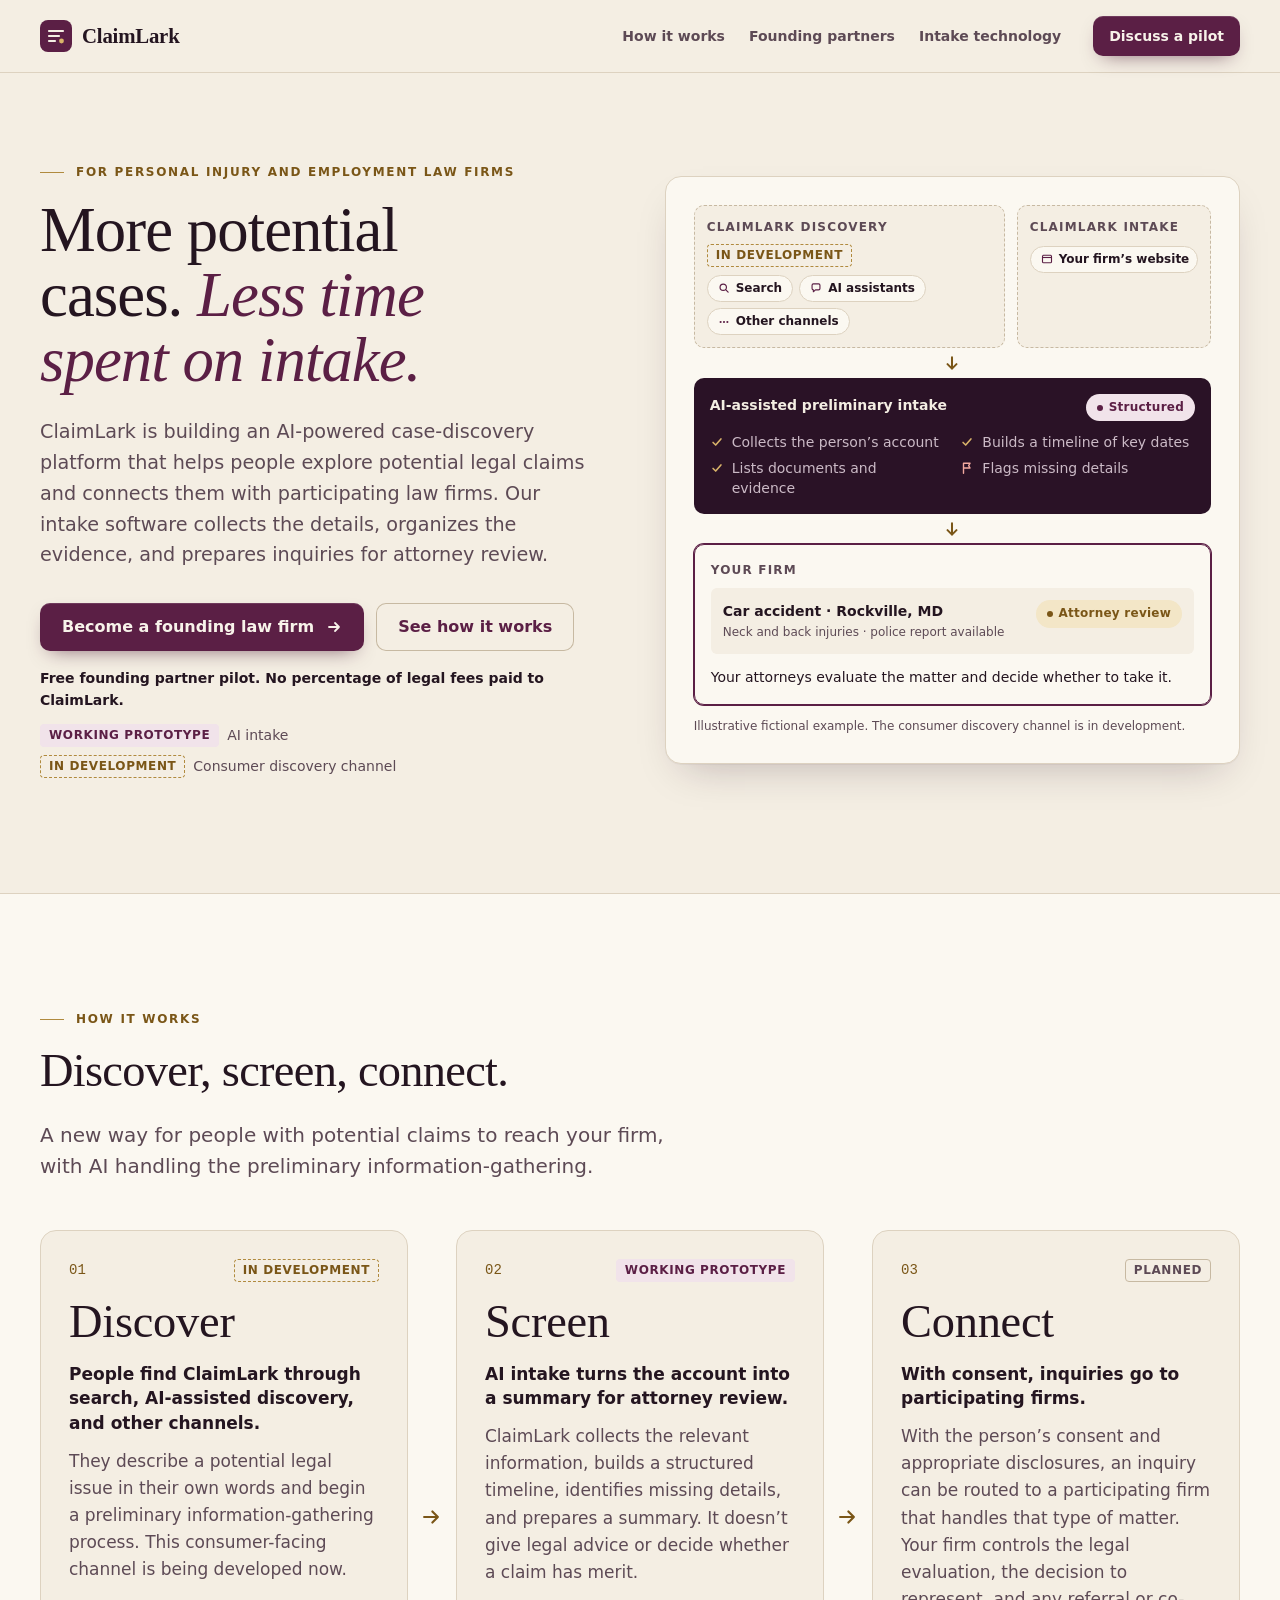
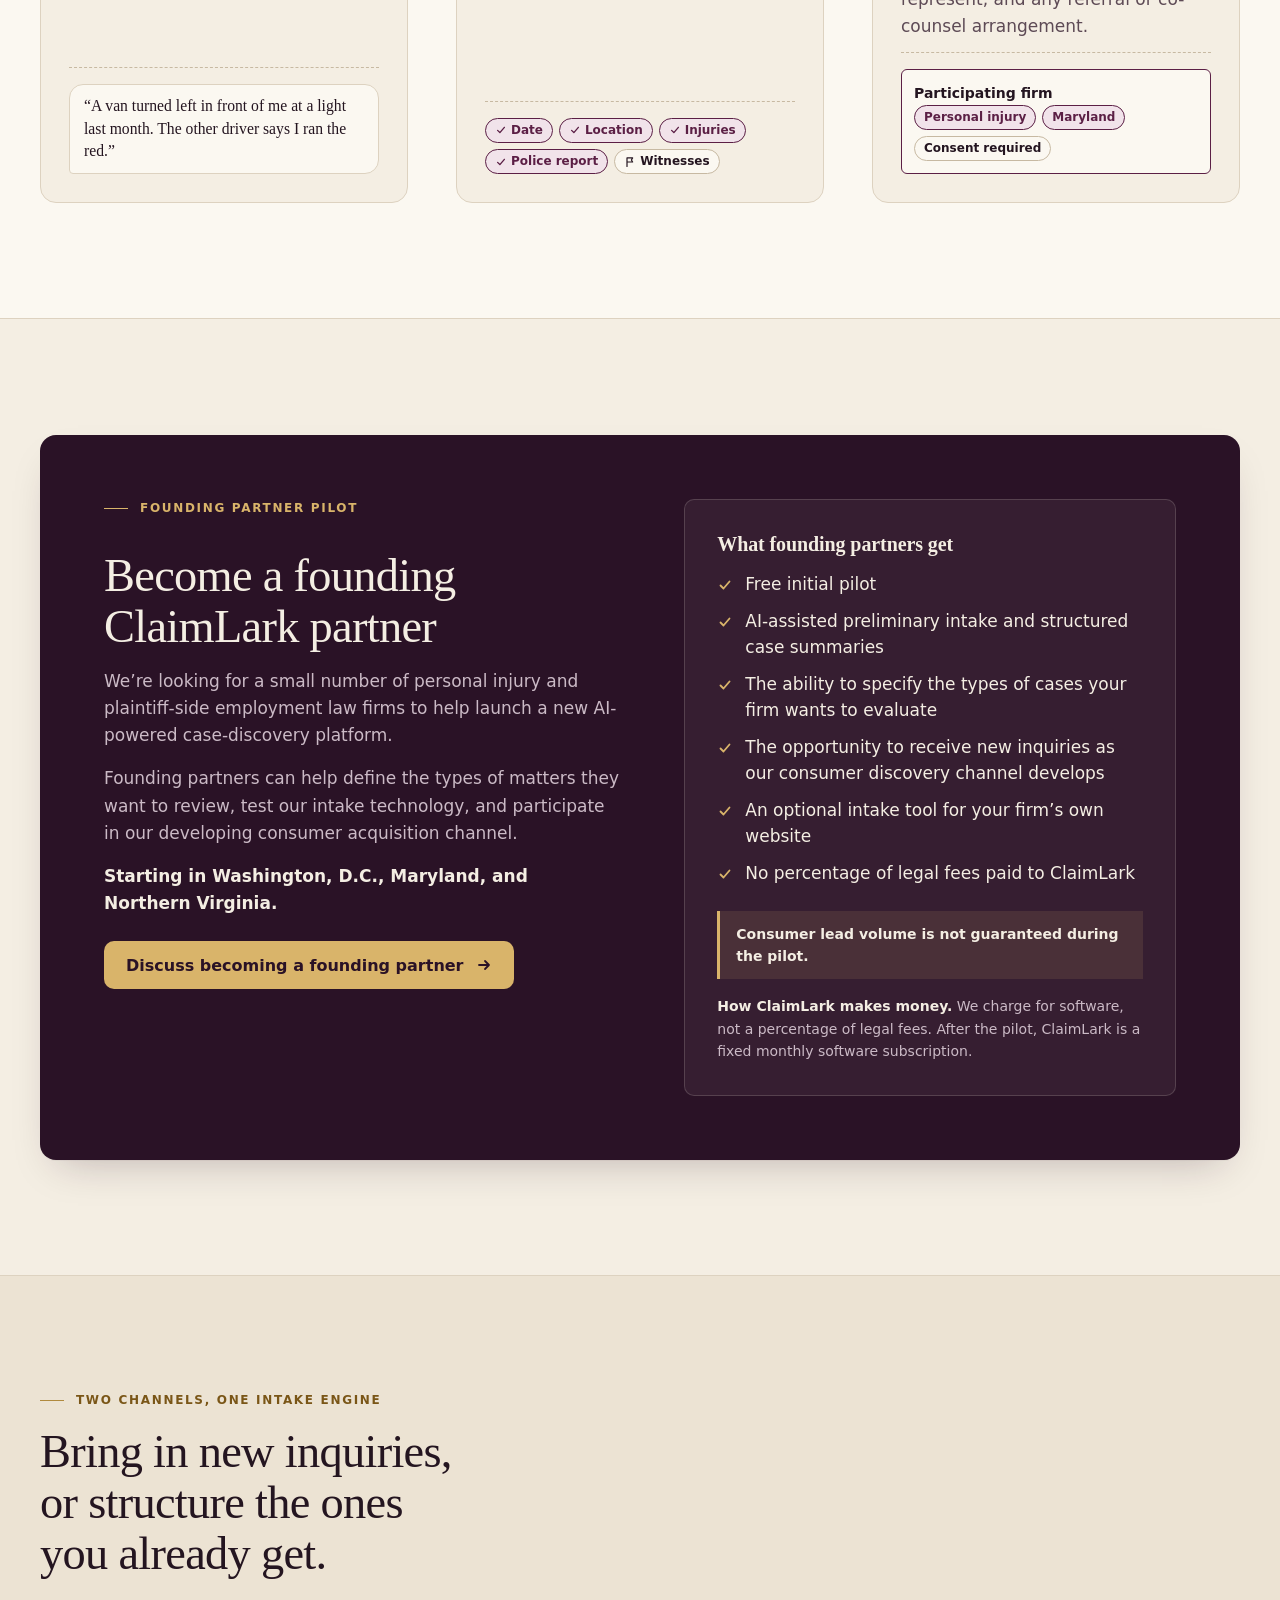
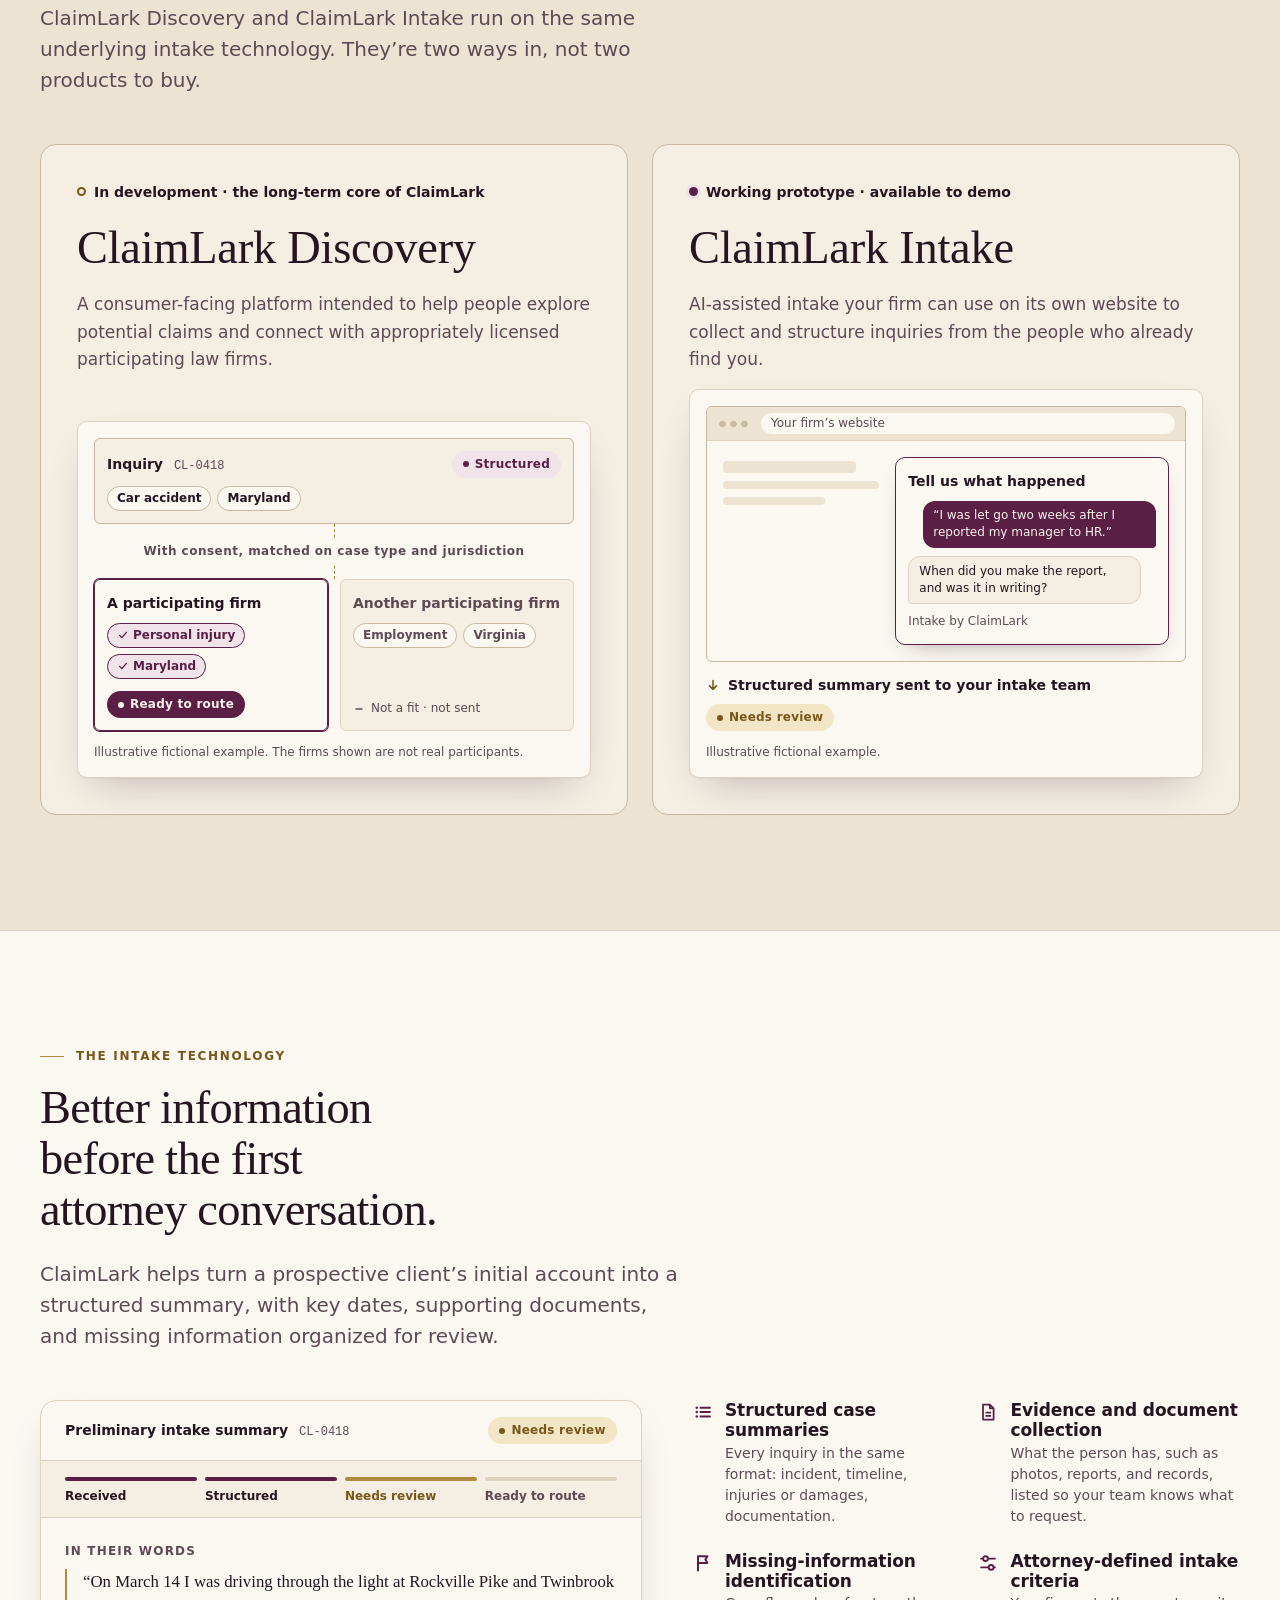
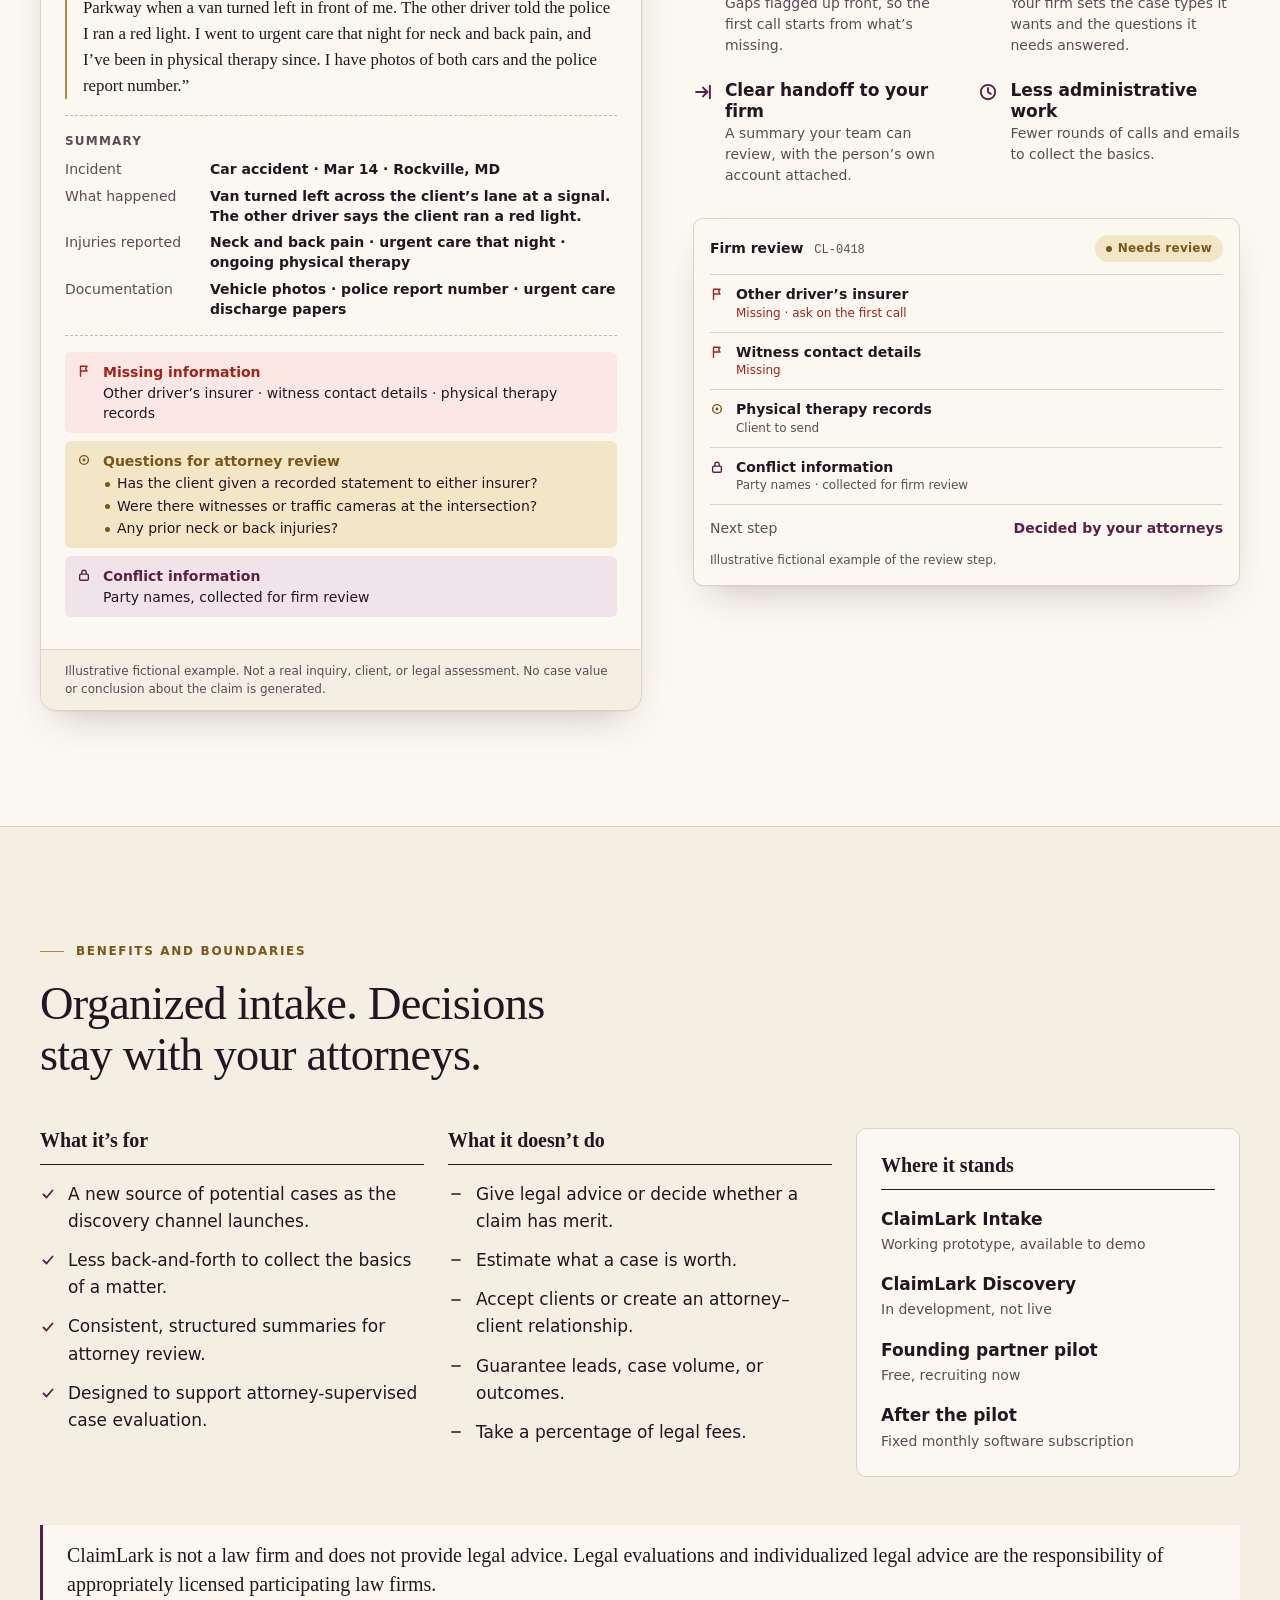
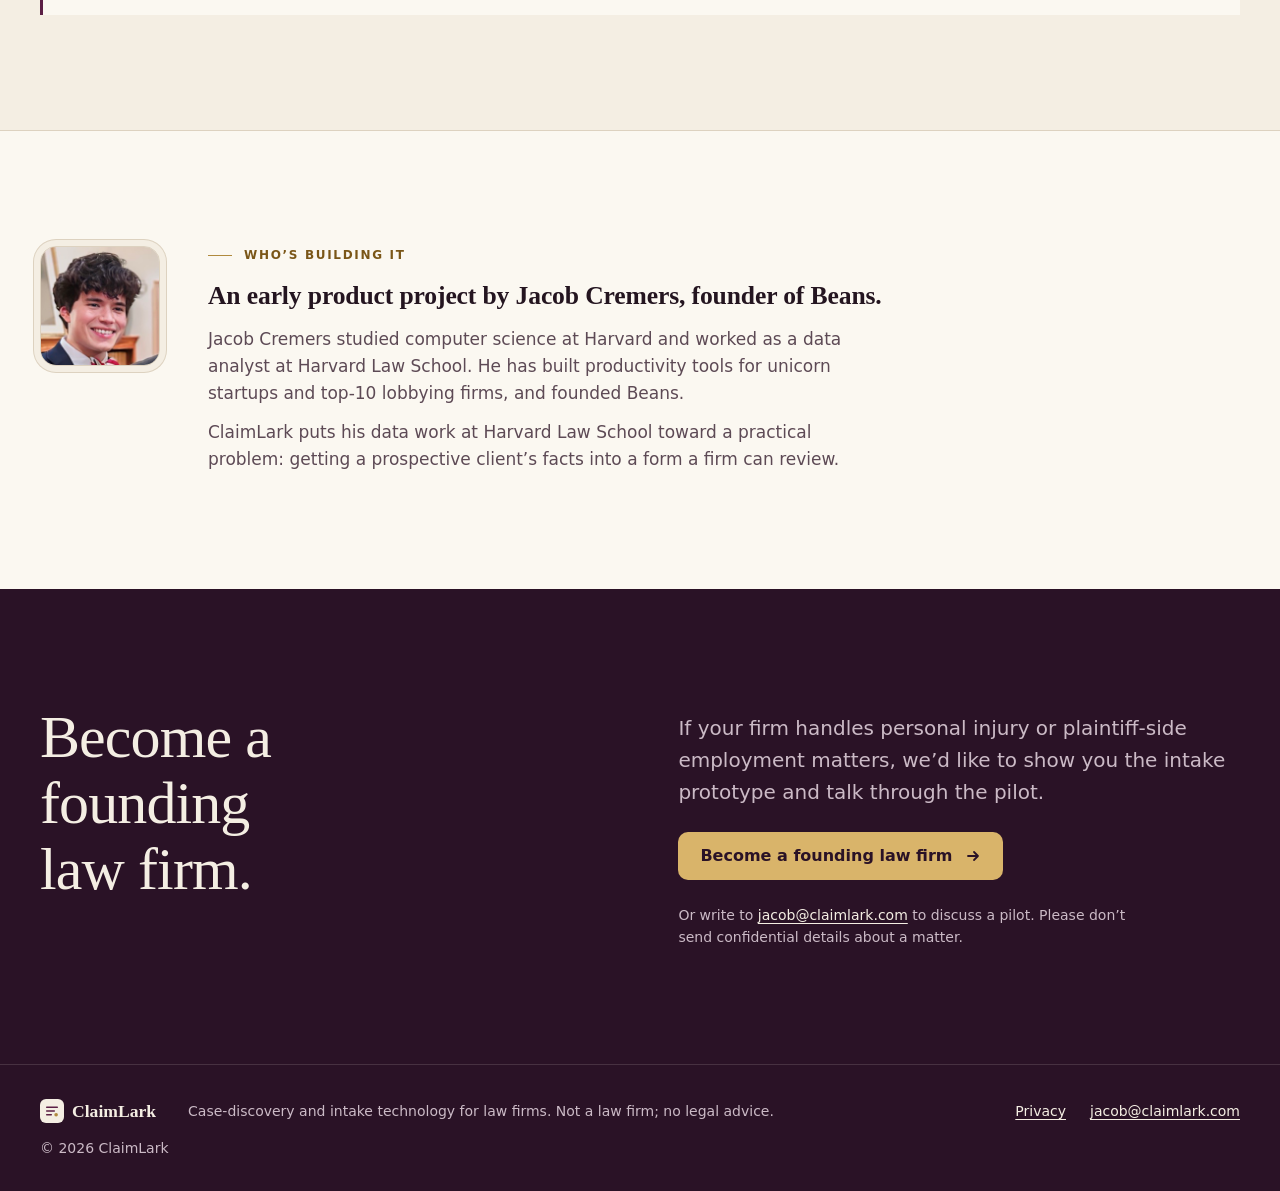
==== commit ec531277: "feat: reposition homepage around case discovery and founding partners Lead with acquiring potential " ====
--- a/index.html
+++ b/index.html
@@ -3,13 +3,13 @@
 <head>
   <meta charset="utf-8">
   <meta name="viewport" content="width=device-width, initial-scale=1">
-  <title>ClaimLark — Structured intake and referrals for law firms</title>
-  <meta name="description" content="An early product experiment for law firms: ClaimLark turns a prospective client’s account into a structured, reviewable matter summary, alongside a referral network of participating firms.">
+  <title>ClaimLark | AI-Powered Case Discovery &amp; Intake for Law Firms</title>
+  <meta name="description" content="ClaimLark is building an AI-powered case-discovery and intake platform for law firms. Explore our founding partner pilot for personal injury and plaintiff-side employment practices.">
   <link rel="canonical" href="https://claimlark.com/">
   <link rel="icon" href="favicon.svg" type="image/svg+xml">
   <meta name="theme-color" content="#f4eee3">
-  <meta property="og:title" content="ClaimLark — Structured intake and referrals for law firms">
-  <meta property="og:description" content="Intake your team can review. Referrals that fit your practice.">
+  <meta property="og:title" content="ClaimLark | AI-Powered Case Discovery &amp; Intake for Law Firms">
+  <meta property="og:description" content="More potential cases. Less time spent on intake. A free founding partner pilot for personal injury and plaintiff-side employment firms. The consumer discovery channel is in development.">
   <meta property="og:type" content="website">
   <meta property="og:url" content="https://claimlark.com/">
   <meta property="og:image" content="https://claimlark.com/social-card.svg">
@@ -23,6 +23,16 @@
     <symbol id="i-lock" viewBox="0 0 16 16"><rect x="3" y="7" width="10" height="7" rx="1.5" fill="none" stroke="currentColor" stroke-width="1.6"/><path d="M5.5 7V5a2.5 2.5 0 015 0v2" fill="none" stroke="currentColor" stroke-width="1.6"/></symbol>
     <symbol id="i-minus" viewBox="0 0 16 16"><path d="M4 8h8" fill="none" stroke="currentColor" stroke-width="1.8" stroke-linecap="round"/></symbol>
     <symbol id="i-arrow" viewBox="0 0 16 16"><path d="M3 8h10m-4-4l4 4-4 4" fill="none" stroke="currentColor" stroke-width="1.8" stroke-linecap="round" stroke-linejoin="round"/></symbol>
+    <symbol id="i-down" viewBox="0 0 16 16"><path d="M8 3v10m-4-4l4 4 4-4" fill="none" stroke="currentColor" stroke-width="1.8" stroke-linecap="round" stroke-linejoin="round"/></symbol>
+    <symbol id="i-search" viewBox="0 0 16 16"><circle cx="7" cy="7" r="4.25" fill="none" stroke="currentColor" stroke-width="1.6"/><path d="M10.2 10.2L13.5 13.5" fill="none" stroke="currentColor" stroke-width="1.6" stroke-linecap="round"/></symbol>
+    <symbol id="i-chat" viewBox="0 0 16 16"><path d="M2.75 4.25A1.75 1.75 0 014.5 2.5h7a1.75 1.75 0 011.75 1.75v4.5a1.75 1.75 0 01-1.75 1.75H7.25L4.5 13v-2.5a1.75 1.75 0 01-1.75-1.75z" fill="none" stroke="currentColor" stroke-width="1.5" stroke-linejoin="round"/></symbol>
+    <symbol id="i-window" viewBox="0 0 16 16"><rect x="2" y="3" width="12" height="10" rx="1.5" fill="none" stroke="currentColor" stroke-width="1.5"/><path d="M2 6h12" stroke="currentColor" stroke-width="1.5"/></symbol>
+    <symbol id="i-more" viewBox="0 0 16 16"><circle cx="3.5" cy="8" r="1.4" fill="currentColor"/><circle cx="8" cy="8" r="1.4" fill="currentColor"/><circle cx="12.5" cy="8" r="1.4" fill="currentColor"/></symbol>
+    <symbol id="i-doc" viewBox="0 0 16 16"><path d="M4 2h5.5L12.5 5v9H4z M9.5 2v3h3 M6 8.5h4.5M6 11h4.5" fill="none" stroke="currentColor" stroke-width="1.4" stroke-linejoin="round"/></symbol>
+    <symbol id="i-list" viewBox="0 0 16 16"><path d="M6 4.5h7.5M6 8h7.5M6 11.5h7.5" stroke="currentColor" stroke-width="1.6" stroke-linecap="round"/><circle cx="3" cy="4.5" r="1" fill="currentColor"/><circle cx="3" cy="8" r="1" fill="currentColor"/><circle cx="3" cy="11.5" r="1" fill="currentColor"/></symbol>
+    <symbol id="i-sliders" viewBox="0 0 16 16"><path d="M2.5 4.5h11M2.5 11.5h11" stroke="currentColor" stroke-width="1.5" stroke-linecap="round"/><circle cx="6" cy="4.5" r="1.9" fill="#fbf8f1" stroke="currentColor" stroke-width="1.5"/><circle cx="10.5" cy="11.5" r="1.9" fill="#fbf8f1" stroke="currentColor" stroke-width="1.5"/></symbol>
+    <symbol id="i-handoff" viewBox="0 0 16 16"><path d="M2.5 8h8.5m-3-3.5L11.5 8 8 11.5M13.5 3v10" fill="none" stroke="currentColor" stroke-width="1.6" stroke-linecap="round" stroke-linejoin="round"/></symbol>
+    <symbol id="i-clock" viewBox="0 0 16 16"><circle cx="8" cy="8" r="5.75" fill="none" stroke="currentColor" stroke-width="1.5"/><path d="M8 4.75V8l2.25 1.5" fill="none" stroke="currentColor" stroke-width="1.5" stroke-linecap="round"/></symbol>
     <symbol id="i-mark-inverse" viewBox="0 0 32 32"><rect width="32" height="32" rx="8" fill="#f4eee3"/><path d="M9 11h14M9 16h10M9 21h6" stroke="#5b1f45" stroke-width="2.2" stroke-linecap="round"/><circle cx="21.5" cy="21" r="2.4" fill="#b08a3e"/></symbol>
     <symbol id="i-mark" viewBox="0 0 32 32"><rect width="32" height="32" rx="8" fill="#5b1f45"/><path d="M9 11h14M9 16h10M9 21h6" stroke="#f4eee3" stroke-width="2.2" stroke-linecap="round"/><circle cx="21.5" cy="21" r="2.4" fill="#d9b46a"/></symbol>
   </svg>
@@ -37,10 +47,10 @@
       </a>
       <nav class="nav-links" aria-label="Page sections">
         <a href="#how">How it works</a>
-        <a href="#network">Referral network</a>
-        <a href="#boundaries">Boundaries</a>
+        <a href="#partners">Founding partners</a>
+        <a href="#intake">Intake technology</a>
       </nav>
-      <a class="button button--small nav-cta" href="mailto:jacob@claimlark.com?subject=ClaimLark%20intake%20pilot">Discuss an intake pilot</a>
+      <a class="button button--small nav-cta" href="mailto:jacob@claimlark.com?subject=ClaimLark%20founding%20partner%20pilot">Discuss a pilot</a>
     </div>
   </header>
 
@@ -48,167 +58,174 @@
     <section class="hero" aria-labelledby="hero-title">
       <div class="shell hero-grid">
         <div class="hero-copy">
-          <p class="eyebrow">For law firms · An early product experiment</p>
-          <h1 id="hero-title">Intake your team can review. <em>Referrals that fit your practice.</em></h1>
-          <p class="lede">ClaimLark turns a prospective client’s account into a structured matter summary, with missing information flagged for your firm. Alongside it, a referral network is forming so participating firms receive pre-structured inquiries in their practice areas.</p>
-          <a class="button" href="mailto:jacob@claimlark.com?subject=ClaimLark%20intake%20pilot">Discuss an intake pilot <svg class="icon" width="16" height="16" aria-hidden="true" focusable="false"><use href="#i-arrow"/></svg></a>
-          <p class="hero-boundary">A product experiment. Not a law firm, and not legal advice.</p>
-        </div>
-
-        <figure class="record" aria-labelledby="record-caption">
-          <div class="record-head">
-            <p class="record-title">Intake record <span class="mono">CL-0412</span></p>
-            <span class="pill pill--review">Needs review</span>
-          </div>
-          <ol class="rail" aria-label="Intake status">
-            <li class="is-done"><span>Received</span></li>
-            <li class="is-done"><span>Structured</span></li>
-            <li class="is-current" aria-current="step"><span>Needs review</span></li>
-            <li><span>Ready to route</span></li>
-          </ol>
-
-          <div class="record-body">
-            <div class="record-block reveal" style="--i:1">
-              <p class="label">In their words</p>
-              <blockquote class="account">“We signed with a web company on March 4 to rebuild our shop’s booking site and paid half up front. They stopped answering in mid-June and the work was never finished. I have the agreement and our emails. They’re based in another state.”</blockquote>
-            </div>
-
-            <div class="record-block reveal" style="--i:2">
-              <p class="label">Matter summary</p>
-              <dl class="fields">
-                <div><dt>Matter type</dt><dd>Service contract dispute <span class="tag">suggested</span></dd></div>
-                <div><dt>Jurisdiction</dt><dd>Client in Maryland · vendor in Virginia</dd></div>
-                <div><dt>Relevant dates</dt><dd>Signed Mar 4 · last reply mid-June</dd></div>
-                <div><dt>Parties</dt><dd>Shop owner · web development vendor</dd></div>
-                <div><dt>Key facts</dt><dd>Half paid up front · work stopped unfinished</dd></div>
-                <div><dt>Documents</dt><dd>Signed agreement · email thread</dd></div>
-              </dl>
-            </div>
-
-            <div class="record-block record-flags reveal" style="--i:3">
-              <p class="flag-line flag-line--missing"><svg class="icon" width="16" height="16" aria-hidden="true" focusable="false"><use href="#i-flag"/></svg><span><strong>Missing information</strong> Contract amount · vendor’s registered business name</span></p>
-              <p class="flag-line"><svg class="icon" width="16" height="16" aria-hidden="true" focusable="false"><use href="#i-lock"/></svg><span><strong>Conflict information</strong> Party names, collected for firm review</span></p>
-            </div>
-          </div>
-          <figcaption id="record-caption" class="caption">Fictional example of an intake record. Not a real inquiry, client, or legal assessment.</figcaption>
+          <p class="eyebrow">For personal injury and employment law firms</p>
+          <h1 id="hero-title">More potential cases. <em>Less time spent on intake.</em></h1>
+          <p class="lede">ClaimLark is building an AI-powered case-discovery platform that helps people explore potential legal claims and connects them with participating law firms. Our intake software collects the details, organizes the evidence, and prepares inquiries for attorney review.</p>
+          <div class="hero-actions">
+            <a class="button" href="mailto:jacob@claimlark.com?subject=ClaimLark%20founding%20partner%20pilot">Become a founding law firm <svg class="icon" width="16" height="16" aria-hidden="true" focusable="false"><use href="#i-arrow"/></svg></a>
+            <a class="button button--ghost" href="#how">See how it works</a>
+          </div>
+          <p class="hero-note">Free founding partner pilot. No percentage of legal fees paid to ClaimLark.</p>
+          <ul class="hero-status" aria-label="Current status">
+            <li><span class="status status--proto">Working prototype</span> AI intake</li>
+            <li><span class="status status--dev">In development</span> Consumer discovery channel</li>
+          </ul>
+        </div>
+
+        <figure class="channel-map" aria-labelledby="map-caption">
+          <div class="map-sources">
+            <div class="source-group">
+              <p class="label">ClaimLark Discovery <span class="status status--dev">In development</span></p>
+              <ul class="sources">
+                <li><svg class="icon" width="16" height="16" aria-hidden="true" focusable="false"><use href="#i-search"/></svg>Search</li>
+                <li><svg class="icon" width="16" height="16" aria-hidden="true" focusable="false"><use href="#i-chat"/></svg>AI assistants</li>
+                <li><svg class="icon" width="16" height="16" aria-hidden="true" focusable="false"><use href="#i-more"/></svg>Other channels</li>
+              </ul>
+            </div>
+            <div class="source-group">
+              <p class="label">ClaimLark Intake</p>
+              <ul class="sources">
+                <li><svg class="icon" width="16" height="16" aria-hidden="true" focusable="false"><use href="#i-window"/></svg>Your firm’s website</li>
+              </ul>
+            </div>
+          </div>
+          <div class="map-link" aria-hidden="true"><svg class="icon" width="16" height="16" focusable="false"><use href="#i-down"/></svg></div>
+          <div class="map-core">
+            <div class="map-core-head">
+              <p class="map-title">AI-assisted preliminary intake</p>
+              <span class="pill pill--structured">Structured</span>
+            </div>
+            <ul class="map-steps">
+              <li><svg class="icon" width="16" height="16" aria-hidden="true" focusable="false"><use href="#i-check"/></svg>Collects the person’s account</li>
+              <li><svg class="icon" width="16" height="16" aria-hidden="true" focusable="false"><use href="#i-check"/></svg>Builds a timeline of key dates</li>
+              <li><svg class="icon" width="16" height="16" aria-hidden="true" focusable="false"><use href="#i-check"/></svg>Lists documents and evidence</li>
+              <li class="map-steps-flag"><svg class="icon" width="16" height="16" aria-hidden="true" focusable="false"><use href="#i-flag"/></svg>Flags missing details</li>
+            </ul>
+          </div>
+          <div class="map-link" aria-hidden="true"><svg class="icon" width="16" height="16" focusable="false"><use href="#i-down"/></svg></div>
+          <div class="map-firm">
+            <p class="label">Your firm</p>
+            <div class="map-inquiry">
+              <div>
+                <p class="map-title">Car accident · Rockville, MD</p>
+                <p class="map-sub">Neck and back injuries · police report available</p>
+              </div>
+              <span class="pill pill--review">Attorney review</span>
+            </div>
+            <p class="map-note">Your attorneys evaluate the matter and decide whether to take it.</p>
+          </div>
+          <figcaption id="map-caption" class="caption">Illustrative fictional example. The consumer discovery channel is in development.</figcaption>
         </figure>
       </div>
     </section>
 
-    <section class="section problem" aria-labelledby="problem-title">
-      <div class="shell problem-grid">
-        <div>
-          <p class="eyebrow">The problem</p>
-          <h2 id="problem-title">Inquiries arrive as stories, not as matters.</h2>
-          <p class="section-lede">People explain what happened the way anyone would: out of order, with the details a firm needs mixed in among the ones it doesn’t.</p>
-        </div>
-        <ul class="problem-list">
-          <li>
-            <h3>The basics take several conversations.</h3>
-            <p>Dates, parties, and jurisdiction often surface only after a few rounds of calls and emails.</p>
+    <section class="section how" id="how" aria-labelledby="how-title">
+      <div class="shell">
+        <p class="eyebrow">How it works</p>
+        <h2 id="how-title">Discover, screen, connect.</h2>
+        <p class="section-lede">A new way for people with potential claims to reach your firm, with AI handling the preliminary information-gathering.</p>
+        <ol class="stages">
+          <li class="stage-card">
+            <div class="stage-top"><span class="stage-num">01</span><span class="status status--dev">In development</span></div>
+            <h3>Discover</h3>
+            <p class="stage-lead">People find ClaimLark through search, AI-assisted discovery, and other channels.</p>
+            <p>They describe a potential legal issue in their own words and begin a preliminary information-gathering process. This consumer-facing channel is being developed now.</p>
+            <div class="stage-visual" aria-hidden="true">
+              <p class="bubble">“A van turned left in front of me at a light last month. The other driver says I ran the red.”</p>
+            </div>
           </li>
-          <li>
-            <h3>Every intake note looks different.</h3>
-            <p>What gets written down depends on who took the call, so comparing or handing off an inquiry means redoing work.</p>
+          <li class="stage-card">
+            <div class="stage-top"><span class="stage-num">02</span><span class="status status--proto">Working prototype</span></div>
+            <h3>Screen</h3>
+            <p class="stage-lead">AI intake turns the account into a summary for attorney review.</p>
+            <p>ClaimLark collects the relevant information, builds a structured timeline, identifies missing details, and prepares a summary. It doesn’t give legal advice or decide whether a claim has merit.</p>
+            <div class="stage-visual" aria-hidden="true">
+              <ul class="chips">
+                <li class="chip chip--hit"><svg class="icon" width="14" height="14" focusable="false"><use href="#i-check"/></svg>Date</li>
+                <li class="chip chip--hit"><svg class="icon" width="14" height="14" focusable="false"><use href="#i-check"/></svg>Location</li>
+                <li class="chip chip--hit"><svg class="icon" width="14" height="14" focusable="false"><use href="#i-check"/></svg>Injuries</li>
+                <li class="chip chip--hit"><svg class="icon" width="14" height="14" focusable="false"><use href="#i-check"/></svg>Police report</li>
+                <li class="chip chip--missing"><svg class="icon" width="14" height="14" focusable="false"><use href="#i-flag"/></svg>Witnesses</li>
+              </ul>
+            </div>
           </li>
-          <li>
-            <h3>Inquiries outside your practice still take time.</h3>
-            <p>Each one has to be read, answered, and redirected, and the firm that fits rarely receives it already organized.</p>
-          </li>
-        </ul>
-      </div>
-    </section>
-
-    <section class="section how" id="how" aria-labelledby="how-title">
-      <div class="shell">
-        <p class="eyebrow">How it works</p>
-        <h2 id="how-title">From a first account to a matter your firm can act on.</h2>
-        <ol class="steps">
-          <li>
-            <span class="pill pill--received">Received</span>
-            <h3>The account comes in</h3>
-            <p>A prospective client describes what happened in their own words. ClaimLark keeps that account as written.</p>
-          </li>
-          <li>
-            <span class="pill pill--structured">Structured</span>
-            <h3>A matter summary is drafted</h3>
-            <p>Matter type, jurisdiction, dates, parties, key facts, and available documents go into one consistent format.</p>
-          </li>
-          <li>
-            <span class="pill pill--review">Needs review</span>
-            <h3>Your team reviews it</h3>
-            <p>Missing information is flagged and conflict information is collected for firm review. A person at the firm decides what happens next.</p>
-          </li>
-          <li>
-            <span class="pill pill--route">Ready to route</span>
-            <h3>It goes where it fits</h3>
-            <p>A reviewed matter is ready for your intake team, or, through the network, for a participating firm whose practice areas fit.</p>
+          <li class="stage-card">
+            <div class="stage-top"><span class="stage-num">03</span><span class="status status--planned">Planned</span></div>
+            <h3>Connect</h3>
+            <p class="stage-lead">With consent, inquiries go to participating firms.</p>
+            <p>With the person’s consent and appropriate disclosures, an inquiry can be routed to a participating firm that handles that type of matter. Your firm controls the legal evaluation, the decision to represent, and any referral or co-counsel arrangement.</p>
+            <div class="stage-visual" aria-hidden="true">
+              <div class="mini-firm">
+                <p>Participating firm</p>
+                <ul class="chips">
+                  <li class="chip chip--hit">Personal injury</li>
+                  <li class="chip chip--hit">Maryland</li>
+                  <li class="chip">Consent required</li>
+                </ul>
+              </div>
+            </div>
           </li>
         </ol>
       </div>
     </section>
 
-    <section class="section halves" aria-labelledby="halves-title">
-      <div class="shell">
-        <p class="eyebrow">Two halves</p>
-        <h2 id="halves-title">Better intake for your firm. Better-fit inquiries from the network.</h2>
-
-        <div class="halves-grid">
-          <article class="half" aria-labelledby="intake-title">
-            <p class="stage"><span class="stage-dot stage-dot--live" aria-hidden="true"></span>Working prototype · available to demo</p>
-            <h3 id="intake-title">Firm intake</h3>
-            <p>Use ClaimLark on the inquiries your firm already receives. Each one becomes a matter summary in the same format, with the gaps listed before anyone picks up the phone.</p>
-
-            <figure class="panel review" aria-labelledby="review-caption">
-              <div class="panel-head">
-                <p class="panel-title">Firm review <span class="mono">CL-0412</span></p>
-                <span class="pill pill--review">Needs review</span>
-              </div>
-              <ul class="checklist">
-                <li class="check--missing">
-                  <svg class="icon" width="16" height="16" aria-hidden="true" focusable="false"><use href="#i-flag"/></svg>
-                  <span><strong>Contract amount</strong><small>Missing · ask on the first call</small></span>
-                </li>
-                <li class="check--missing">
-                  <svg class="icon" width="16" height="16" aria-hidden="true" focusable="false"><use href="#i-flag"/></svg>
-                  <span><strong>Vendor’s registered business name</strong><small>Missing</small></span>
-                </li>
-                <li class="check--confirm">
-                  <svg class="icon" width="16" height="16" aria-hidden="true" focusable="false"><use href="#i-dot"/></svg>
-                  <span><strong>Jurisdiction</strong><small>Two states named · firm to confirm</small></span>
-                </li>
-                <li class="check--conflict">
-                  <svg class="icon" width="16" height="16" aria-hidden="true" focusable="false"><use href="#i-lock"/></svg>
-                  <span><strong>Conflict information</strong><small>Party names · collected for firm review</small></span>
-                </li>
-              </ul>
-              <div class="panel-foot"><span>Next step</span><strong>Decided by your team</strong></div>
-              <figcaption id="review-caption" class="caption">Fictional example of the review step.</figcaption>
-            </figure>
-          </article>
-
-          <article class="half" id="network" aria-labelledby="network-title">
-            <p class="stage"><span class="stage-dot stage-dot--forming" aria-hidden="true"></span>Forming · participating firms are joining</p>
-            <h3 id="network-title">Referral network</h3>
-            <p>Participating firms set their practice areas and receive inquiries that fit them, already structured. A public intake assistant, which will bring inquiries into the network, is in development.</p>
+    <section class="section partners" id="partners" aria-labelledby="partners-title">
+      <div class="shell">
+        <div class="partner-card">
+          <div class="partner-intro">
+            <p class="eyebrow">Founding partner pilot</p>
+            <h2 id="partners-title">Become a founding ClaimLark partner</h2>
+            <p>We’re looking for a small number of personal injury and plaintiff-side employment law firms to help launch a new AI-powered case-discovery platform.</p>
+            <p>Founding partners can help define the types of matters they want to review, test our intake technology, and participate in our developing consumer acquisition channel.</p>
+            <p class="partner-region">Starting in Washington, D.C., Maryland, and Northern Virginia.</p>
+            <a class="button button--brass" href="mailto:jacob@claimlark.com?subject=ClaimLark%20founding%20partner%20pilot">Discuss becoming a founding partner <svg class="icon" width="16" height="16" aria-hidden="true" focusable="false"><use href="#i-arrow"/></svg></a>
+          </div>
+          <div class="partner-detail">
+            <h3>What founding partners get</h3>
+            <ul class="benefits">
+              <li>Free initial pilot</li>
+              <li>AI-assisted preliminary intake and structured case summaries</li>
+              <li>The ability to specify the types of cases your firm wants to evaluate</li>
+              <li>The opportunity to receive new inquiries as our consumer discovery channel develops</li>
+              <li>An optional intake tool for your firm’s own website</li>
+              <li>No percentage of legal fees paid to ClaimLark</li>
+            </ul>
+            <p class="partner-caveat">Consumer lead volume is not guaranteed during the pilot.</p>
+            <p class="partner-fees"><strong>How ClaimLark makes money.</strong> We charge for software, not a percentage of legal fees. After the pilot, ClaimLark is a fixed monthly software subscription.</p>
+          </div>
+        </div>
+      </div>
+    </section>
+
+    <section class="section channels" id="channels" aria-labelledby="channels-title">
+      <div class="shell">
+        <p class="eyebrow">Two channels, one intake engine</p>
+        <h2 id="channels-title">Bring in new inquiries, or structure the ones you already get.</h2>
+        <p class="section-lede">ClaimLark Discovery and ClaimLark Intake run on the same underlying intake technology. They’re two ways in, not two products to buy.</p>
+
+        <div class="channels-grid">
+          <article class="channel" aria-labelledby="discovery-title">
+            <p class="stage"><span class="stage-dot stage-dot--forming" aria-hidden="true"></span>In development · the long-term core of ClaimLark</p>
+            <h3 id="discovery-title">ClaimLark Discovery</h3>
+            <p>A consumer-facing platform intended to help people explore potential claims and connect with appropriately licensed participating law firms.</p>
 
             <figure class="panel match" aria-labelledby="match-caption">
               <div class="match-inquiry">
                 <div class="panel-head">
-                  <p class="panel-title">Inquiry <span class="mono">CL-0412</span></p>
+                  <p class="panel-title">Inquiry <span class="mono">CL-0418</span></p>
                   <span class="pill pill--structured">Structured</span>
                 </div>
                 <ul class="chips">
-                  <li class="chip">Service contract dispute</li>
+                  <li class="chip">Car accident</li>
                   <li class="chip">Maryland</li>
                 </ul>
               </div>
-              <p class="match-rule"><span>Matched on practice area and jurisdiction</span></p>
+              <p class="match-rule"><span>With consent, matched on case type and jurisdiction</span></p>
               <ul class="firms">
                 <li class="firm firm--fit">
                   <p class="firm-name">A participating firm</p>
                   <ul class="chips">
-                    <li class="chip chip--hit"><svg class="icon" width="14" height="14" aria-hidden="true" focusable="false"><use href="#i-check"/></svg>Business contracts</li>
+                    <li class="chip chip--hit"><svg class="icon" width="14" height="14" aria-hidden="true" focusable="false"><use href="#i-check"/></svg>Personal injury</li>
                     <li class="chip chip--hit"><svg class="icon" width="14" height="14" aria-hidden="true" focusable="false"><use href="#i-check"/></svg>Maryland</li>
                   </ul>
                   <p class="firm-result"><span class="pill pill--route">Ready to route</span></p>
@@ -216,15 +233,151 @@
                 <li class="firm firm--miss">
                   <p class="firm-name">Another participating firm</p>
                   <ul class="chips">
-                    <li class="chip">Family law</li>
+                    <li class="chip">Employment</li>
                     <li class="chip">Virginia</li>
                   </ul>
                   <p class="firm-result"><svg class="icon" width="14" height="14" aria-hidden="true" focusable="false"><use href="#i-minus"/></svg>Not a fit · not sent</p>
                 </li>
               </ul>
-              <figcaption id="match-caption" class="caption">Fictional example. The firms shown are illustrative, not real participants.</figcaption>
+              <figcaption id="match-caption" class="caption">Illustrative fictional example. The firms shown are not real participants.</figcaption>
             </figure>
           </article>
+
+          <article class="channel" aria-labelledby="intake-channel-title">
+            <p class="stage"><span class="stage-dot stage-dot--live" aria-hidden="true"></span>Working prototype · available to demo</p>
+            <h3 id="intake-channel-title">ClaimLark Intake</h3>
+            <p>AI-assisted intake your firm can use on its own website to collect and structure inquiries from the people who already find you.</p>
+
+            <figure class="panel embed" aria-labelledby="embed-caption">
+              <div class="browser">
+                <div class="browser-bar"><span class="browser-dots" aria-hidden="true"></span><span class="browser-url">Your firm’s website</span></div>
+                <div class="browser-body">
+                  <div class="site-lines" aria-hidden="true"><span></span><span></span><span></span></div>
+                  <div class="widget">
+                    <p class="widget-title">Tell us what happened</p>
+                    <p class="widget-msg">“I was let go two weeks after I reported my manager to HR.”</p>
+                    <p class="widget-q">When did you make the report, and was it in writing?</p>
+                    <p class="widget-foot">Intake by ClaimLark</p>
+                  </div>
+                </div>
+              </div>
+              <p class="embed-out"><svg class="icon" width="16" height="16" aria-hidden="true" focusable="false"><use href="#i-down"/></svg><span>Structured summary sent to your intake team</span><span class="pill pill--review">Needs review</span></p>
+              <figcaption id="embed-caption" class="caption">Illustrative fictional example.</figcaption>
+            </figure>
+          </article>
+        </div>
+      </div>
+    </section>
+
+    <section class="section intake" id="intake" aria-labelledby="intake-title">
+      <div class="shell">
+        <p class="eyebrow">The intake technology</p>
+        <h2 id="intake-title">Better information before the first attorney conversation.</h2>
+        <p class="section-lede">ClaimLark helps turn a prospective client’s initial account into a structured summary, with key dates, supporting documents, and missing information organized for review.</p>
+
+        <div class="intake-grid">
+          <figure class="record" aria-labelledby="record-caption">
+            <div class="record-head">
+              <p class="record-title">Preliminary intake summary <span class="mono">CL-0418</span></p>
+              <span class="pill pill--review">Needs review</span>
+            </div>
+            <ol class="rail" aria-label="Intake status">
+              <li class="is-done"><span>Received</span></li>
+              <li class="is-done"><span>Structured</span></li>
+              <li class="is-current" aria-current="step"><span>Needs review</span></li>
+              <li><span>Ready to route</span></li>
+            </ol>
+
+            <div class="record-body">
+              <div class="record-block">
+                <p class="label">In their words</p>
+                <blockquote class="account">“On March 14 I was driving through the light at Rockville Pike and Twinbrook Parkway when a van turned left in front of me. The other driver told the police I ran a red light. I went to urgent care that night for neck and back pain, and I’ve been in physical therapy since. I have photos of both cars and the police report number.”</blockquote>
+              </div>
+
+              <div class="record-block">
+                <p class="label">Summary</p>
+                <dl class="fields">
+                  <div><dt>Incident</dt><dd>Car accident · Mar 14 · Rockville, MD</dd></div>
+                  <div><dt>What happened</dt><dd>Van turned left across the client’s lane at a signal. The other driver says the client ran a red light.</dd></div>
+                  <div><dt>Injuries reported</dt><dd>Neck and back pain · urgent care that night · ongoing physical therapy</dd></div>
+                  <div><dt>Documentation</dt><dd>Vehicle photos · police report number · urgent care discharge papers</dd></div>
+                </dl>
+              </div>
+
+              <div class="record-block record-flags">
+                <p class="flag-line flag-line--missing"><svg class="icon" width="16" height="16" aria-hidden="true" focusable="false"><use href="#i-flag"/></svg><span><strong>Missing information</strong> Other driver’s insurer · witness contact details · physical therapy records</span></p>
+                <div class="flag-line flag-line--questions">
+                  <svg class="icon" width="16" height="16" aria-hidden="true" focusable="false"><use href="#i-dot"/></svg>
+                  <div>
+                    <p><strong>Questions for attorney review</strong></p>
+                    <ul class="questions">
+                      <li>Has the client given a recorded statement to either insurer?</li>
+                      <li>Were there witnesses or traffic cameras at the intersection?</li>
+                      <li>Any prior neck or back injuries?</li>
+                    </ul>
+                  </div>
+                </div>
+                <p class="flag-line"><svg class="icon" width="16" height="16" aria-hidden="true" focusable="false"><use href="#i-lock"/></svg><span><strong>Conflict information</strong> Party names, collected for firm review</span></p>
+              </div>
+            </div>
+            <figcaption id="record-caption" class="caption">Illustrative fictional example. Not a real inquiry, client, or legal assessment. No case value or conclusion about the claim is generated.</figcaption>
+          </figure>
+
+          <div class="intake-side">
+            <ul class="capabilities">
+              <li>
+                <svg class="icon" width="20" height="20" aria-hidden="true" focusable="false"><use href="#i-list"/></svg>
+                <div><h3>Structured case summaries</h3><p>Every inquiry in the same format: incident, timeline, injuries or damages, documentation.</p></div>
+              </li>
+              <li>
+                <svg class="icon" width="20" height="20" aria-hidden="true" focusable="false"><use href="#i-doc"/></svg>
+                <div><h3>Evidence and document collection</h3><p>What the person has, such as photos, reports, and records, listed so your team knows what to request.</p></div>
+              </li>
+              <li>
+                <svg class="icon" width="20" height="20" aria-hidden="true" focusable="false"><use href="#i-flag"/></svg>
+                <div><h3>Missing-information identification</h3><p>Gaps flagged up front, so the first call starts from what’s missing.</p></div>
+              </li>
+              <li>
+                <svg class="icon" width="20" height="20" aria-hidden="true" focusable="false"><use href="#i-sliders"/></svg>
+                <div><h3>Attorney-defined intake criteria</h3><p>Your firm sets the case types it wants and the questions it needs answered.</p></div>
+              </li>
+              <li>
+                <svg class="icon" width="20" height="20" aria-hidden="true" focusable="false"><use href="#i-handoff"/></svg>
+                <div><h3>Clear handoff to your firm</h3><p>A summary your team can review, with the person’s own account attached.</p></div>
+              </li>
+              <li>
+                <svg class="icon" width="20" height="20" aria-hidden="true" focusable="false"><use href="#i-clock"/></svg>
+                <div><h3>Less administrative work</h3><p>Fewer rounds of calls and emails to collect the basics.</p></div>
+              </li>
+            </ul>
+
+            <figure class="panel review" aria-labelledby="review-caption">
+              <div class="panel-head">
+                <p class="panel-title">Firm review <span class="mono">CL-0418</span></p>
+                <span class="pill pill--review">Needs review</span>
+              </div>
+              <ul class="checklist">
+                <li class="check--missing">
+                  <svg class="icon" width="16" height="16" aria-hidden="true" focusable="false"><use href="#i-flag"/></svg>
+                  <span><strong>Other driver’s insurer</strong><small>Missing · ask on the first call</small></span>
+                </li>
+                <li class="check--missing">
+                  <svg class="icon" width="16" height="16" aria-hidden="true" focusable="false"><use href="#i-flag"/></svg>
+                  <span><strong>Witness contact details</strong><small>Missing</small></span>
+                </li>
+                <li class="check--confirm">
+                  <svg class="icon" width="16" height="16" aria-hidden="true" focusable="false"><use href="#i-dot"/></svg>
+                  <span><strong>Physical therapy records</strong><small>Client to send</small></span>
+                </li>
+                <li class="check--conflict">
+                  <svg class="icon" width="16" height="16" aria-hidden="true" focusable="false"><use href="#i-lock"/></svg>
+                  <span><strong>Conflict information</strong><small>Party names · collected for firm review</small></span>
+                </li>
+              </ul>
+              <div class="panel-foot"><span>Next step</span><strong>Decided by your attorneys</strong></div>
+              <figcaption id="review-caption" class="caption">Illustrative fictional example of the review step.</figcaption>
+            </figure>
+          </div>
         </div>
       </div>
     </section>
@@ -232,38 +385,40 @@
     <section class="section boundaries" id="boundaries" aria-labelledby="boundaries-title">
       <div class="shell">
         <p class="eyebrow">Benefits and boundaries</p>
-        <h2 id="boundaries-title">Organized intake. Decisions stay with people.</h2>
+        <h2 id="boundaries-title">Organized intake. Decisions stay with your attorneys.</h2>
 
         <div class="bounds-grid">
           <div class="bounds">
             <h3>What it’s for</h3>
             <ul class="bounds-list bounds-list--yes">
+              <li>A new source of potential cases as the discovery channel launches.</li>
               <li>Less back-and-forth to collect the basics of a matter.</li>
-              <li>One consistent summary format, whoever took the inquiry.</li>
-              <li>Gaps listed up front, so the first call starts from what’s missing.</li>
-              <li>Inquiries matched to your practice areas through the network.</li>
+              <li>Consistent, structured summaries for attorney review.</li>
+              <li>Designed to support attorney-supervised case evaluation.</li>
             </ul>
           </div>
           <div class="bounds">
             <h3>What it doesn’t do</h3>
             <ul class="bounds-list bounds-list--no">
-              <li>Give legal advice or assess the merits of a matter.</li>
+              <li>Give legal advice or decide whether a claim has merit.</li>
+              <li>Estimate what a case is worth.</li>
               <li>Accept clients or create an attorney–client relationship.</li>
-              <li>Make decisions. A person at the firm reviews every summary.</li>
-              <li>Guarantee referrals, case volume, or outcomes.</li>
+              <li>Guarantee leads, case volume, or outcomes.</li>
+              <li>Take a percentage of legal fees.</li>
             </ul>
           </div>
           <div class="ledger">
             <h3>Where it stands</h3>
             <dl>
-              <div><dt>Firm intake</dt><dd>Working prototype, available to demo</dd></div>
-              <div><dt>Referral network</dt><dd>Participating firms are joining</dd></div>
-              <div><dt>Public intake assistant</dt><dd>In development, not live</dd></div>
+              <div><dt>ClaimLark Intake</dt><dd>Working prototype, available to demo</dd></div>
+              <div><dt>ClaimLark Discovery</dt><dd>In development, not live</dd></div>
+              <div><dt>Founding partner pilot</dt><dd>Free, recruiting now</dd></div>
+              <div><dt>After the pilot</dt><dd>Fixed monthly software subscription</dd></div>
             </dl>
           </div>
         </div>
 
-        <p class="boundary-note">ClaimLark is a product experiment. It is not a law firm and does not provide legal advice.</p>
+        <p class="boundary-note">ClaimLark is not a law firm and does not provide legal advice. Legal evaluations and individualized legal advice are the responsibility of appropriately licensed participating law firms.</p>
       </div>
     </section>
 
@@ -283,11 +438,11 @@
 
     <section class="cta" id="contact" aria-labelledby="cta-title">
       <div class="shell cta-inner">
-        <h2 id="cta-title">See the intake prototype.</h2>
+        <h2 id="cta-title">Become a founding law firm.</h2>
         <div class="cta-body">
-          <p>It’s working and ready to demo. Firms interested in joining the referral network are welcome to start the same conversation.</p>
-          <a class="button button--brass" href="mailto:jacob@claimlark.com?subject=ClaimLark%20intake%20pilot">Discuss an intake pilot <svg class="icon" width="16" height="16" aria-hidden="true" focusable="false"><use href="#i-arrow"/></svg></a>
-          <p class="cta-note">Or write to <a href="mailto:jacob@claimlark.com">jacob@claimlark.com</a>. Please don’t send confidential details about a matter.</p>
+          <p>If your firm handles personal injury or plaintiff-side employment matters, we’d like to show you the intake prototype and talk through the pilot.</p>
+          <a class="button button--brass" href="mailto:jacob@claimlark.com?subject=ClaimLark%20founding%20partner%20pilot">Become a founding law firm <svg class="icon" width="16" height="16" aria-hidden="true" focusable="false"><use href="#i-arrow"/></svg></a>
+          <p class="cta-note">Or write to <a href="mailto:jacob@claimlark.com">jacob@claimlark.com</a> to discuss a pilot. Please don’t send confidential details about a matter.</p>
         </div>
       </div>
     </section>
@@ -296,7 +451,7 @@
   <footer class="site-footer">
     <div class="shell footer-inner">
       <p class="footer-brand"><svg class="brand-mark" width="24" height="24" aria-hidden="true" focusable="false"><use href="#i-mark-inverse"/></svg>ClaimLark</p>
-      <p>An early product experiment. Not a law firm; no legal advice.</p>
+      <p>Case-discovery and intake technology for law firms. Not a law firm; no legal advice.</p>
       <p class="footer-links"><a href="privacy.html">Privacy</a><a href="mailto:jacob@claimlark.com">jacob@claimlark.com</a></p>
       <p class="footer-copy">© <span data-year>2026</span> ClaimLark</p>
     </div>
--- a/styles.css
+++ b/styles.css
@@ -153,6 +153,8 @@
 .button--small { min-height: 40px; padding: 8px 16px; font-size: var(--step--1); }
 .button--brass { background: var(--brass-300); color: var(--plum-950); box-shadow: none; }
 .button--brass:hover { background: #e6c587; }
+.button--ghost { background: transparent; color: var(--plum-700); box-shadow: inset 0 0 0 1px var(--line-strong); }
+.button--ghost:hover { background: var(--paper); box-shadow: inset 0 0 0 1px var(--plum-700); }
 
 /* Status pills: one vocabulary, used everywhere a stage is named */
 .pill {
@@ -172,6 +174,25 @@
 .pill--structured { color: var(--plum-700); background: var(--plum-100); }
 .pill--review { color: var(--brass-700); background: var(--brass-100); }
 .pill--route { color: #f8f3ea; background: var(--plum-700); }
+
+/* Availability tags: what is built, in development, or planned */
+.status {
+  display: inline-flex;
+  align-items: center;
+  padding: 1px 8px;
+  border: 1px solid transparent;
+  border-radius: 4px;
+  font-family: var(--sans);
+  font-size: var(--step--2);
+  font-weight: 700;
+  letter-spacing: 0.05em;
+  line-height: 1.6;
+  text-transform: uppercase;
+  white-space: nowrap;
+}
+.status--proto { color: var(--plum-700); background: var(--plum-100); }
+.status--dev { color: var(--brass-700); border: 1px dashed var(--brass-500); }
+.status--planned { color: var(--ink-muted); border-color: var(--line-strong); }
 
 .tag {
   display: inline-block;
@@ -212,9 +233,54 @@
 .hero-grid { display: grid; grid-template-columns: minmax(0, 1fr) minmax(0, 1.05fr); gap: clamp(40px, 6vw, 88px); align-items: center; }
 .hero-copy h1 { margin-bottom: var(--s-5); }
 .lede { max-width: 36em; margin-bottom: var(--s-6); color: var(--ink-muted); font-size: clamp(1.0625rem, 1rem + 0.3vw, 1.2rem); }
-.hero-boundary { margin-top: var(--s-4); color: var(--ink-muted); font-size: var(--step--1); }
-
-/* Intake record (hero illustration) */
+.hero-actions { display: flex; flex-wrap: wrap; gap: var(--s-3); }
+.hero-note { margin-top: var(--s-4); font-size: var(--step--1); font-weight: 600; }
+.hero-status { display: flex; flex-wrap: wrap; gap: var(--s-2) var(--s-5); margin-top: var(--s-3); color: var(--ink-muted); font-size: var(--step--1); }
+.hero-status li { display: inline-flex; align-items: center; gap: var(--s-2); }
+
+/* Channel map (hero illustration): where inquiries start, the intake engine, the firm */
+.channel-map {
+  padding: clamp(16px, 2.5vw, 28px);
+  background: var(--paper);
+  border: 1px solid var(--line);
+  border-radius: var(--radius-l);
+  box-shadow: var(--shadow-card);
+}
+.map-sources { display: grid; grid-template-columns: minmax(0, 1.6fr) minmax(0, 1fr); gap: var(--s-3); }
+.source-group { padding: var(--s-3); background: var(--parchment); border: 1px dashed var(--line-strong); border-radius: var(--radius-m); }
+.source-group .label { display: flex; flex-wrap: wrap; align-items: center; gap: 6px; }
+.sources { display: flex; flex-wrap: wrap; gap: 6px; }
+.sources li {
+  display: inline-flex;
+  align-items: center;
+  gap: 6px;
+  padding: 3px 10px;
+  background: var(--paper);
+  border: 1px solid var(--line);
+  border-radius: 999px;
+  font-size: var(--step--2);
+  font-weight: 600;
+  line-height: 1.6;
+  white-space: nowrap;
+}
+.sources .icon { color: var(--plum-700); }
+.map-link { display: flex; justify-content: center; padding-block: 6px; color: var(--brass-700); }
+.map-link .icon { width: 18px; height: 18px; }
+.map-core { padding: var(--s-4); background: var(--plum-950); color: var(--on-dark); border-radius: var(--radius-m); }
+.map-core-head, .map-inquiry { display: flex; flex-wrap: wrap; align-items: flex-start; justify-content: space-between; gap: var(--s-2) var(--s-3); }
+.map-core-head { margin-bottom: var(--s-3); }
+.map-title { font-size: var(--step--1); font-weight: 650; }
+.map-steps { display: grid; grid-template-columns: repeat(2, minmax(0, 1fr)); gap: 6px var(--s-4); color: var(--on-dark-muted); font-size: var(--step--1); line-height: 1.4; }
+.map-steps li { display: flex; align-items: flex-start; gap: var(--s-2); }
+.map-steps .icon { margin-top: 2px; color: var(--brass-300); }
+.map-steps .map-steps-flag .icon { color: #f2a99f; }
+.map-firm { padding: var(--s-4); border: 1px solid var(--plum-700); border-radius: var(--radius-m); box-shadow: 0 0 0 1px var(--plum-700); }
+.map-inquiry { padding: var(--s-3); background: var(--parchment); border-radius: var(--radius-s); }
+.map-sub { color: var(--ink-muted); font-size: var(--step--2); }
+.map-note { margin-top: var(--s-3); font-size: var(--step--1); }
+.channel-map .caption { margin-top: var(--s-3); }
+
+/* Intake record (intake section illustration) */
 .record {
   background: var(--paper);
   border: 1px solid var(--line);
@@ -297,6 +363,12 @@
 .flag-line strong { display: block; color: var(--plum-700); font-weight: 700; }
 .flag-line--missing { background: var(--signal-100); color: var(--signal); }
 .flag-line--missing strong { color: var(--signal); }
+.flag-line--questions { background: var(--brass-100); color: var(--brass-700); }
+.flag-line--questions strong { color: var(--brass-700); }
+.flag-line > div { color: var(--ink); }
+.questions { display: grid; gap: 2px; margin-top: 2px; }
+.questions li { position: relative; padding-left: 14px; }
+.questions li::before { content: ""; position: absolute; left: 2px; top: 0.62em; width: 5px; height: 5px; border-radius: 50%; background: var(--brass-700); }
 .record .caption { padding: var(--s-3) var(--s-5); border-top: 1px solid var(--line); background: var(--parchment); }
 
 /* Sections */
@@ -304,64 +376,95 @@
 .section h2 { margin-bottom: var(--s-5); }
 .section-lede { max-width: 32em; color: var(--ink-muted); font-size: var(--step-1); line-height: 1.55; }
 
-/* Problem */
-.problem { background: var(--paper); }
-.problem-grid { display: grid; grid-template-columns: minmax(0, 1fr) minmax(0, 1fr); gap: clamp(40px, 6vw, 96px); align-items: start; }
-.problem-list { display: grid; gap: 0; border-top: 1px solid var(--ink); counter-reset: problem; }
-.problem-list li {
+/* How it works: three stages with arrows between them */
+.how { background: var(--paper); }
+.stages { display: grid; grid-template-columns: repeat(3, minmax(0, 1fr)); gap: var(--s-7); margin-top: var(--s-7); }
+.stage-card {
+  position: relative;
+  display: flex;
+  flex-direction: column;
+  gap: var(--s-3);
+  padding: clamp(20px, 2.5vw, 28px);
+  background: var(--parchment);
+  border: 1px solid var(--line);
+  border-radius: var(--radius-l);
+}
+.stage-card:not(:last-child)::after {
+  content: "";
+  position: absolute;
+  top: 50%;
+  right: calc(var(--s-7) / -2 - 11px);
+  width: 22px;
+  height: 22px;
+  transform: translateY(-50%);
+  background: var(--brass-700);
+  -webkit-mask: var(--arrow) center / contain no-repeat;
+  mask: var(--arrow) center / contain no-repeat;
+  --arrow: url("data:image/svg+xml,%3Csvg xmlns='http://www.w3.org/2000/svg' viewBox='0 0 16 16'%3E%3Cpath d='M3 8h10m-4-4l4 4-4 4' fill='none' stroke='%23000' stroke-width='1.6' stroke-linecap='round' stroke-linejoin='round'/%3E%3C/svg%3E");
+}
+.stage-top { display: flex; align-items: center; justify-content: space-between; gap: var(--s-3); }
+.stage-num { color: var(--brass-700); font-family: var(--mono); font-size: var(--step--1); }
+.stage-card h3 { font-size: var(--step-3); font-weight: 400; }
+.stage-lead { font-weight: 650; line-height: 1.45; }
+.stage-card > p:not(.stage-lead) { color: var(--ink-muted); }
+.stage-visual { margin-top: auto; padding-top: var(--s-4); border-top: 1px dashed var(--line-strong); }
+.stage-visual .chips { margin-top: 0; }
+.bubble {
+  padding: 10px 14px;
+  background: var(--paper);
+  border: 1px solid var(--line);
+  border-radius: 14px 14px 14px 4px;
+  font-family: var(--serif);
+  font-size: 0.98rem;
+  line-height: 1.45;
+}
+.mini-firm { padding: var(--s-3); background: var(--paper); border: 1px solid var(--plum-700); border-radius: var(--radius-s); }
+.mini-firm p { font-size: var(--step--1); font-weight: 650; }
+
+/* Founding partner pilot: the page's main conversion */
+.partner-card {
   display: grid;
-  grid-template-columns: 3rem minmax(0, 1fr);
-  column-gap: var(--s-4);
-  padding-block: var(--s-5);
-  border-bottom: 1px solid var(--line);
-  counter-increment: problem;
-}
-.problem-list li::before {
-  content: counter(problem, lower-roman) ".";
-  grid-row: span 2;
-  color: var(--brass-700);
-  font-family: var(--serif);
-  font-size: var(--step-1);
-  font-style: italic;
-  line-height: 1.3;
-}
-.problem-list h3 { margin-bottom: var(--s-2); font-size: var(--step-1); }
-.problem-list p { color: var(--ink-muted); }
-
-/* How it works */
-.steps {
-  display: grid;
-  grid-template-columns: repeat(4, minmax(0, 1fr));
-  gap: var(--s-5);
-  margin-top: var(--s-7);
-  counter-reset: step;
-}
-.steps li {
-  position: relative;
-  padding-top: var(--s-6);
-  border-top: 2px solid var(--line-strong);
-  counter-increment: step;
-}
-.steps li::before {
-  content: counter(step, decimal-leading-zero);
+  grid-template-columns: minmax(0, 1.05fr) minmax(0, 1fr);
+  gap: clamp(32px, 5vw, 72px);
+  padding: clamp(24px, 5vw, 64px);
+  background: var(--plum-950);
+  color: var(--on-dark);
+  border-radius: var(--radius-l);
+  box-shadow: var(--shadow-card);
+}
+.partner-card .eyebrow { color: var(--brass-300); }
+.partner-card .eyebrow::before { background: var(--brass-300); }
+.partner-card h2 { max-width: 16ch; margin-bottom: 0; }
+.partner-intro { display: grid; align-content: start; justify-items: start; gap: var(--s-4); }
+.partner-intro p:not(.eyebrow) { max-width: 34em; color: var(--on-dark-muted); }
+.partner-intro p.partner-region { color: var(--on-dark); font-weight: 600; }
+.partner-intro .button { margin-top: var(--s-2); }
+.partner-detail { align-self: start; padding: clamp(20px, 3vw, 32px); background: rgba(244, 238, 227, 0.06); border: 1px solid rgba(244, 238, 227, 0.16); border-radius: var(--radius-m); }
+.partner-detail h3 { margin-bottom: var(--s-4); font-size: var(--step-1); }
+.benefits { display: grid; gap: var(--s-3); }
+.benefits li { position: relative; padding-left: 28px; line-height: 1.5; }
+.benefits li::before {
+  content: "";
   position: absolute;
-  top: -0.75em;
   left: 0;
-  padding-right: var(--s-3);
-  background: var(--parchment);
-  color: var(--brass-700);
-  font-family: var(--mono);
-  font-size: var(--step--1);
-  line-height: 1.5;
-}
-.steps h3 { margin: var(--s-4) 0 var(--s-2); }
-.steps p { color: var(--ink-muted); }
-
-/* Two halves */
-.halves { background: var(--vellum); }
-.halves h2 { max-width: 24ch; }
-.halves-grid { display: grid; grid-template-columns: repeat(2, minmax(0, 1fr)); gap: var(--s-5); margin-top: var(--s-7); }
-.half {
+  top: 0.3em;
+  width: 16px;
+  height: 16px;
+  background: var(--brass-300);
+  -webkit-mask: var(--glyph) center / contain no-repeat;
+  mask: var(--glyph) center / contain no-repeat;
+  --glyph: url("data:image/svg+xml,%3Csvg xmlns='http://www.w3.org/2000/svg' viewBox='0 0 16 16'%3E%3Cpath d='M3.5 8.5l3 3 6-7' fill='none' stroke='%23000' stroke-width='1.8' stroke-linecap='round' stroke-linejoin='round'/%3E%3C/svg%3E");
+}
+.partner-caveat { margin-top: var(--s-5); padding: var(--s-3) var(--s-4); background: rgba(217, 180, 106, 0.12); border-left: 3px solid var(--brass-300); font-size: var(--step--1); font-weight: 600; }
+.partner-fees { margin-top: var(--s-4); color: var(--on-dark-muted); font-size: var(--step--1); }
+.partner-fees strong { color: var(--on-dark); }
+.partner-card :focus-visible { outline-color: var(--brass-300); }
+
+/* Two channels */
+.channels { background: var(--vellum); }
+.channels h2 { max-width: 24ch; }
+.channels-grid { display: grid; grid-template-columns: repeat(2, minmax(0, 1fr)); gap: var(--s-5); margin-top: var(--s-7); }
+.channel {
   display: flex;
   flex-direction: column;
   gap: var(--s-4);
@@ -369,11 +472,10 @@
   background: var(--parchment);
   border: 1px solid var(--line-strong);
   border-radius: var(--radius-l);
-  scroll-margin-top: var(--s-5);
-}
-.half > p:not(.stage) { color: var(--ink-muted); }
-.half .panel { margin-top: auto; }
-.half h3 { font-size: var(--step-3); font-weight: 400; }
+}
+.channel > p:not(.stage) { color: var(--ink-muted); }
+.channel .panel { margin-top: auto; }
+.channel h3 { font-size: var(--step-3); font-weight: 400; }
 .stage {
   display: inline-flex;
   align-items: flex-start;
@@ -464,6 +566,35 @@
 .firm--fit { border-color: var(--plum-700); box-shadow: 0 0 0 1px var(--plum-700); }
 .firm--miss { background: var(--parchment); }
 .firm--miss .firm-name, .firm--miss .chip { color: var(--ink-muted); }
+
+/* Embedded intake (illustration of ClaimLark Intake on a firm's site) */
+.browser { overflow: hidden; background: var(--paper); border: 1px solid var(--line-strong); border-radius: var(--radius-s); }
+.browser-bar { display: flex; align-items: center; gap: var(--s-3); padding: 6px 10px; background: var(--vellum); border-bottom: 1px solid var(--line); }
+.browser-dots { flex: none; width: 32px; height: 8px; background: radial-gradient(circle, var(--line-strong) 3px, transparent 3.5px) 0 0 / 11px 8px repeat-x; }
+.browser-url { flex: 1; min-width: 0; padding: 0 10px; background: var(--paper); border-radius: 999px; color: var(--ink-muted); font-size: var(--step--2); line-height: 1.8; }
+.browser-body { display: grid; grid-template-columns: minmax(0, 0.8fr) minmax(0, 1.4fr); gap: var(--s-4); padding: var(--s-4); }
+.site-lines { display: grid; align-content: start; gap: 8px; padding-top: 4px; }
+.site-lines span { height: 8px; background: var(--vellum); border-radius: 4px; }
+.site-lines span:nth-child(1) { width: 85%; height: 12px; }
+.site-lines span:nth-child(3) { width: 65%; }
+.widget { display: grid; gap: var(--s-2); padding: var(--s-3); background: var(--paper); border: 1px solid var(--plum-700); border-radius: var(--radius-m); box-shadow: 0 10px 24px -14px rgba(42, 18, 38, 0.45); }
+.widget-title { font-size: var(--step--1); font-weight: 650; }
+.widget-msg, .widget-q { max-width: 94%; padding: 6px 10px; font-size: var(--step--2); line-height: 1.45; }
+.widget-msg { justify-self: end; background: var(--plum-700); color: #f8f3ea; border-radius: 12px 12px 4px 12px; }
+.widget-q { background: var(--parchment); border: 1px solid var(--line); border-radius: 12px 12px 12px 4px; }
+.widget-foot { color: var(--ink-muted); font-size: var(--step--2); }
+.embed-out { display: flex; flex-wrap: wrap; align-items: center; gap: var(--s-2); margin-top: var(--s-3); font-size: var(--step--1); font-weight: 600; }
+.embed-out .icon { color: var(--brass-700); }
+
+/* Intake technology */
+.intake { background: var(--paper); }
+.intake-grid { display: grid; grid-template-columns: minmax(0, 1.1fr) minmax(0, 1fr); gap: clamp(28px, 4vw, 56px); align-items: start; margin-top: var(--s-7); }
+.intake-side { display: grid; gap: var(--s-6); }
+.capabilities { display: grid; grid-template-columns: repeat(2, minmax(0, 1fr)); gap: var(--s-5); }
+.capabilities li { display: flex; align-items: flex-start; gap: var(--s-3); }
+.capabilities .icon { width: 20px; height: 20px; margin-top: 2px; color: var(--plum-700); }
+.capabilities h3 { margin-bottom: 2px; font-family: var(--sans); font-size: var(--step-0); font-weight: 650; }
+.capabilities p { color: var(--ink-muted); font-size: var(--step--1); line-height: 1.5; }
 
 /* Benefits and boundaries */
 .bounds-grid { display: grid; grid-template-columns: repeat(3, minmax(0, 1fr)); gap: var(--s-5); margin-top: var(--s-7); }
@@ -561,24 +692,31 @@
 .footer-inner--simple .footer-copy { grid-column: auto; }
 
 /* Responsive */
+@media (max-width: 1200px) {
+  .map-sources { grid-template-columns: minmax(0, 1fr); }
+}
+
 @media (max-width: 1080px) {
-  .steps { grid-template-columns: repeat(2, minmax(0, 1fr)); row-gap: var(--s-7); }
   .bounds-grid { grid-template-columns: repeat(2, minmax(0, 1fr)); }
   .ledger { grid-column: 1 / -1; }
-  .ledger dl { grid-template-columns: repeat(3, minmax(0, 1fr)); }
+  .ledger dl { grid-template-columns: repeat(4, minmax(0, 1fr)); }
+  .capabilities { grid-template-columns: minmax(0, 1fr); }
 }
 
 @media (max-width: 900px) {
   .nav-links { display: none; }
-  .hero-grid, .problem-grid, .halves-grid { grid-template-columns: minmax(0, 1fr); }
-  .record { max-width: 600px; }
+  .hero-grid, .channels-grid, .partner-card, .intake-grid { grid-template-columns: minmax(0, 1fr); }
+  .channel-map, .record { max-width: 640px; }
+  .capabilities { grid-template-columns: repeat(2, minmax(0, 1fr)); }
+  .ledger dl { grid-template-columns: repeat(2, minmax(0, 1fr)); }
+  .stages { grid-template-columns: minmax(0, 1fr); gap: var(--s-7); max-width: 640px; }
+  .stage-card:not(:last-child)::after { top: auto; right: auto; bottom: calc(var(--s-7) / -2 - 11px); left: 50%; transform: translateX(-50%) rotate(90deg); }
   .footer-inner, .cta-inner { grid-template-columns: minmax(0, 1fr); }
   .footer-copy { grid-column: auto; }
 }
 
 @media (max-width: 640px) {
-  .steps { grid-template-columns: minmax(0, 1fr); row-gap: var(--s-6); }
-  .bounds-grid, .ledger dl { grid-template-columns: minmax(0, 1fr); }
+  .bounds-grid, .ledger dl, .capabilities { grid-template-columns: minmax(0, 1fr); }
   .founder-card { grid-template-columns: minmax(0, 1fr); }
   .founder-photo { width: 96px; height: 96px; }
 }
@@ -588,7 +726,8 @@
 }
 
 @media (max-width: 520px) {
-  .problem-list li { grid-template-columns: 2.25rem minmax(0, 1fr); column-gap: var(--s-3); }
+  .map-sources, .map-steps, .browser-body { grid-template-columns: minmax(0, 1fr); }
+  .site-lines { display: none; }
   .record-head, .rail, .record-body, .record .caption { padding-inline: var(--s-4); }
   .rail { grid-template-columns: repeat(2, minmax(0, 1fr)); row-gap: var(--s-3); }
   .fields > div { grid-template-columns: minmax(0, 1fr); gap: 0; }
@@ -597,17 +736,10 @@
   .boundary-note { padding: var(--s-4); }
 }
 
-/* Motion: the hero record assembles once, in status order. */
+/* Motion: hover feedback only. Everything on the page renders in its final state. */
 @media (prefers-reduced-motion: no-preference) {
-  .button { transition: background-color 0.18s ease; }
+  .button { transition: background-color 0.18s ease, box-shadow 0.18s ease; }
   .button .icon { transition: transform 0.18s ease; }
-  .reveal { animation: reveal 0.5s cubic-bezier(0.2, 0.7, 0.2, 1) both; animation-delay: calc(var(--i, 0) * 140ms + 150ms); }
-  .rail li::before { animation: fill 0.45s ease-out both; }
-  .rail li:nth-child(2)::before { animation-delay: 0.2s; }
-  .rail li:nth-child(3)::before { animation-delay: 0.4s; }
-  .rail li:nth-child(4)::before { animation-delay: 0.6s; }
-  @keyframes reveal { from { opacity: 0; transform: translateY(6px); } }
-  @keyframes fill { from { background-size: 0 100%; } }
 }
 
 @media (prefers-reduced-motion: reduce) {
@@ -615,11 +747,11 @@
 }
 
 @media (forced-colors: active) {
-  .pill, .chip, .tag { border: 1px solid CanvasText; }
+  .pill, .chip, .tag, .status { border: 1px solid CanvasText; }
   .rail li::before { border: 1px solid CanvasText; }
 }
 
 @media print {
-  .site-header .nav-cta, .nav-links, .cta .button { display: none; }
-  .cta, .site-footer { background: none; color: var(--ink); }
-}
+  .site-header .nav-cta, .nav-links, .hero-actions, .cta .button, .partner-intro .button { display: none; }
+  .cta, .site-footer, .partner-card { background: none; color: var(--ink); }
+}
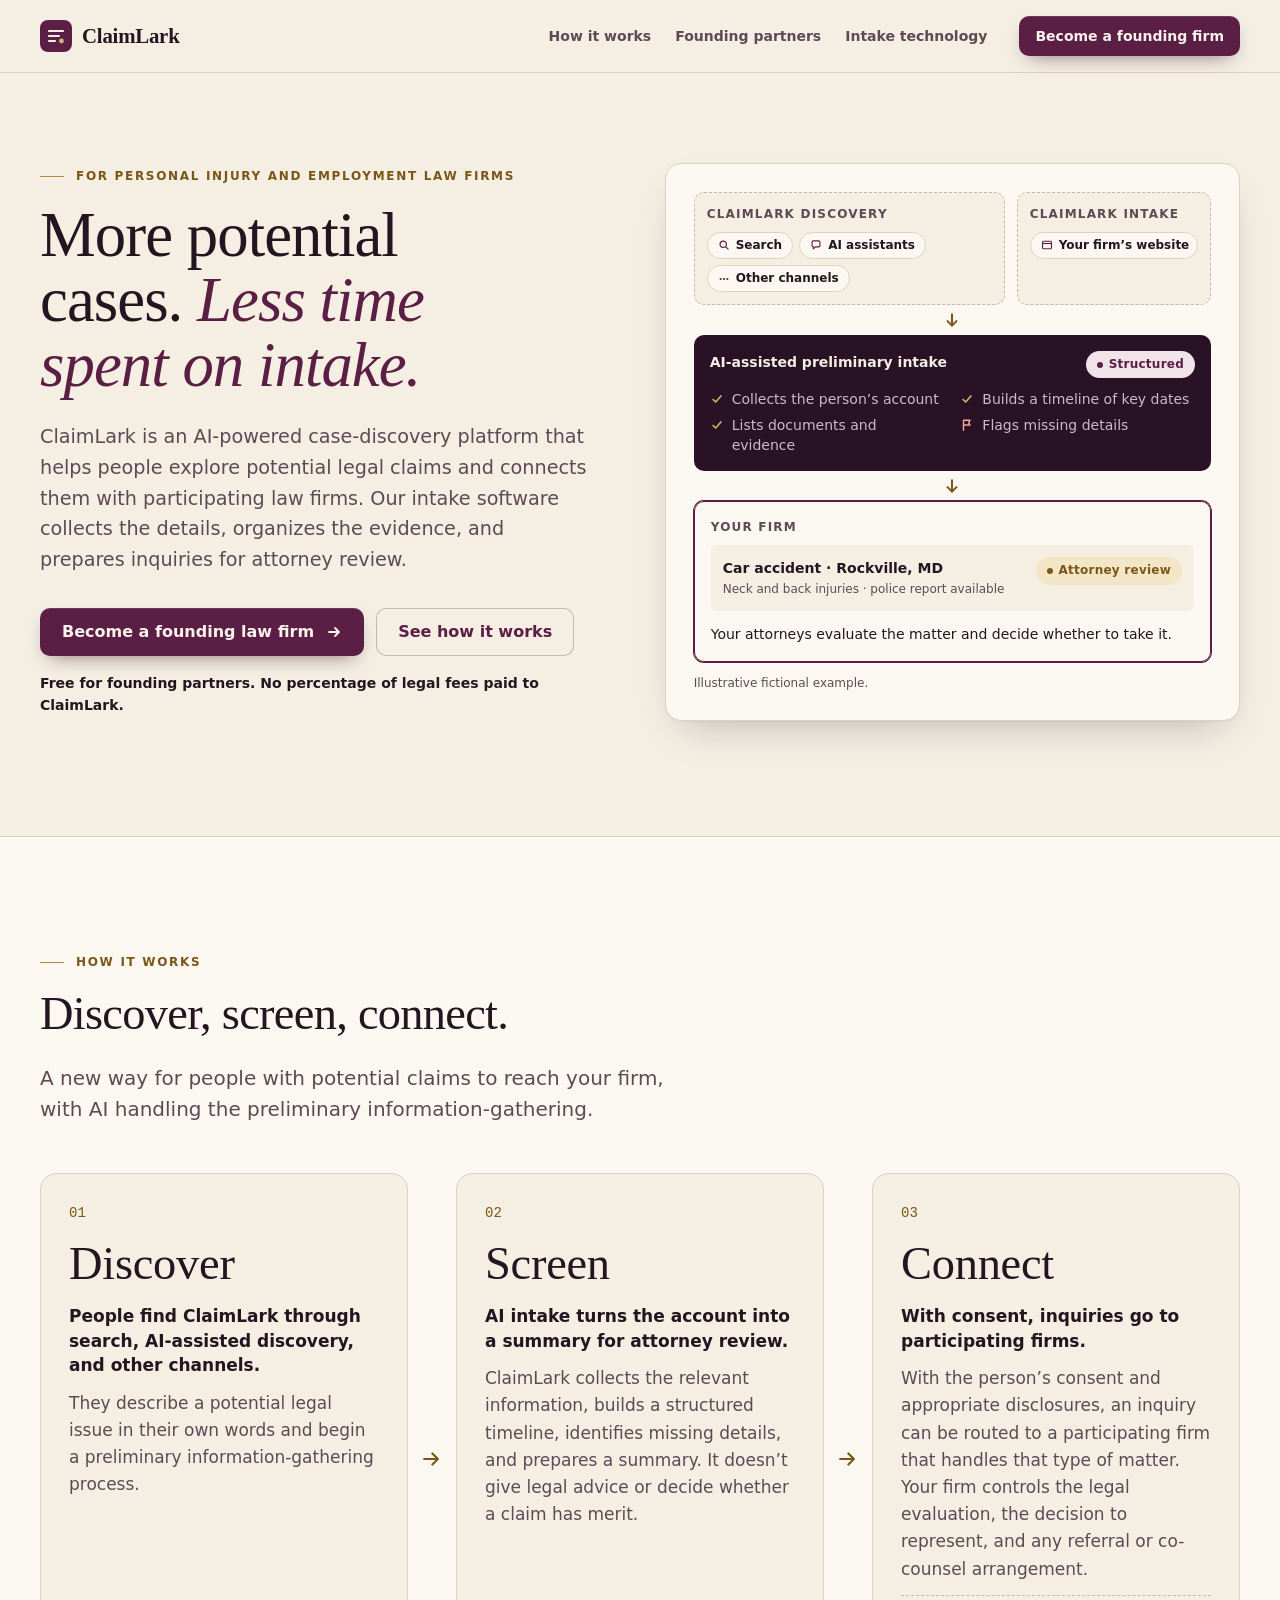
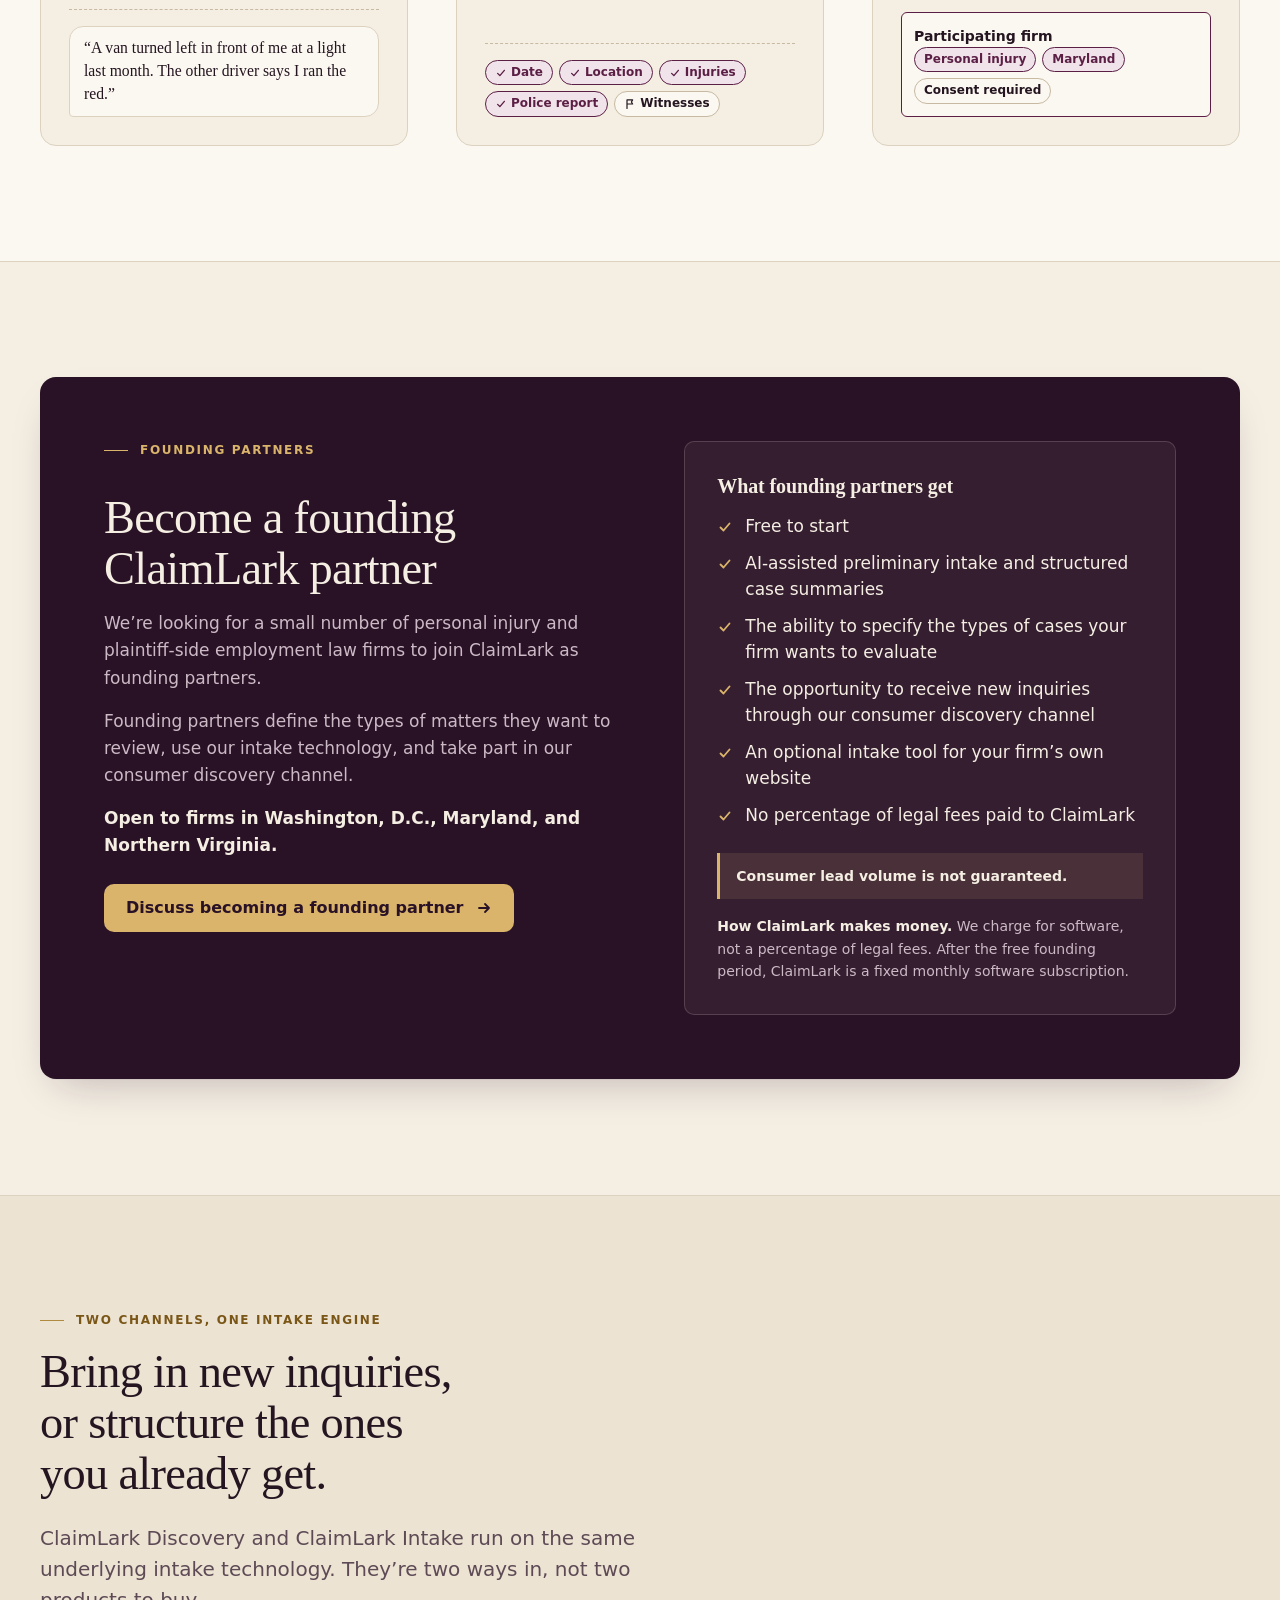
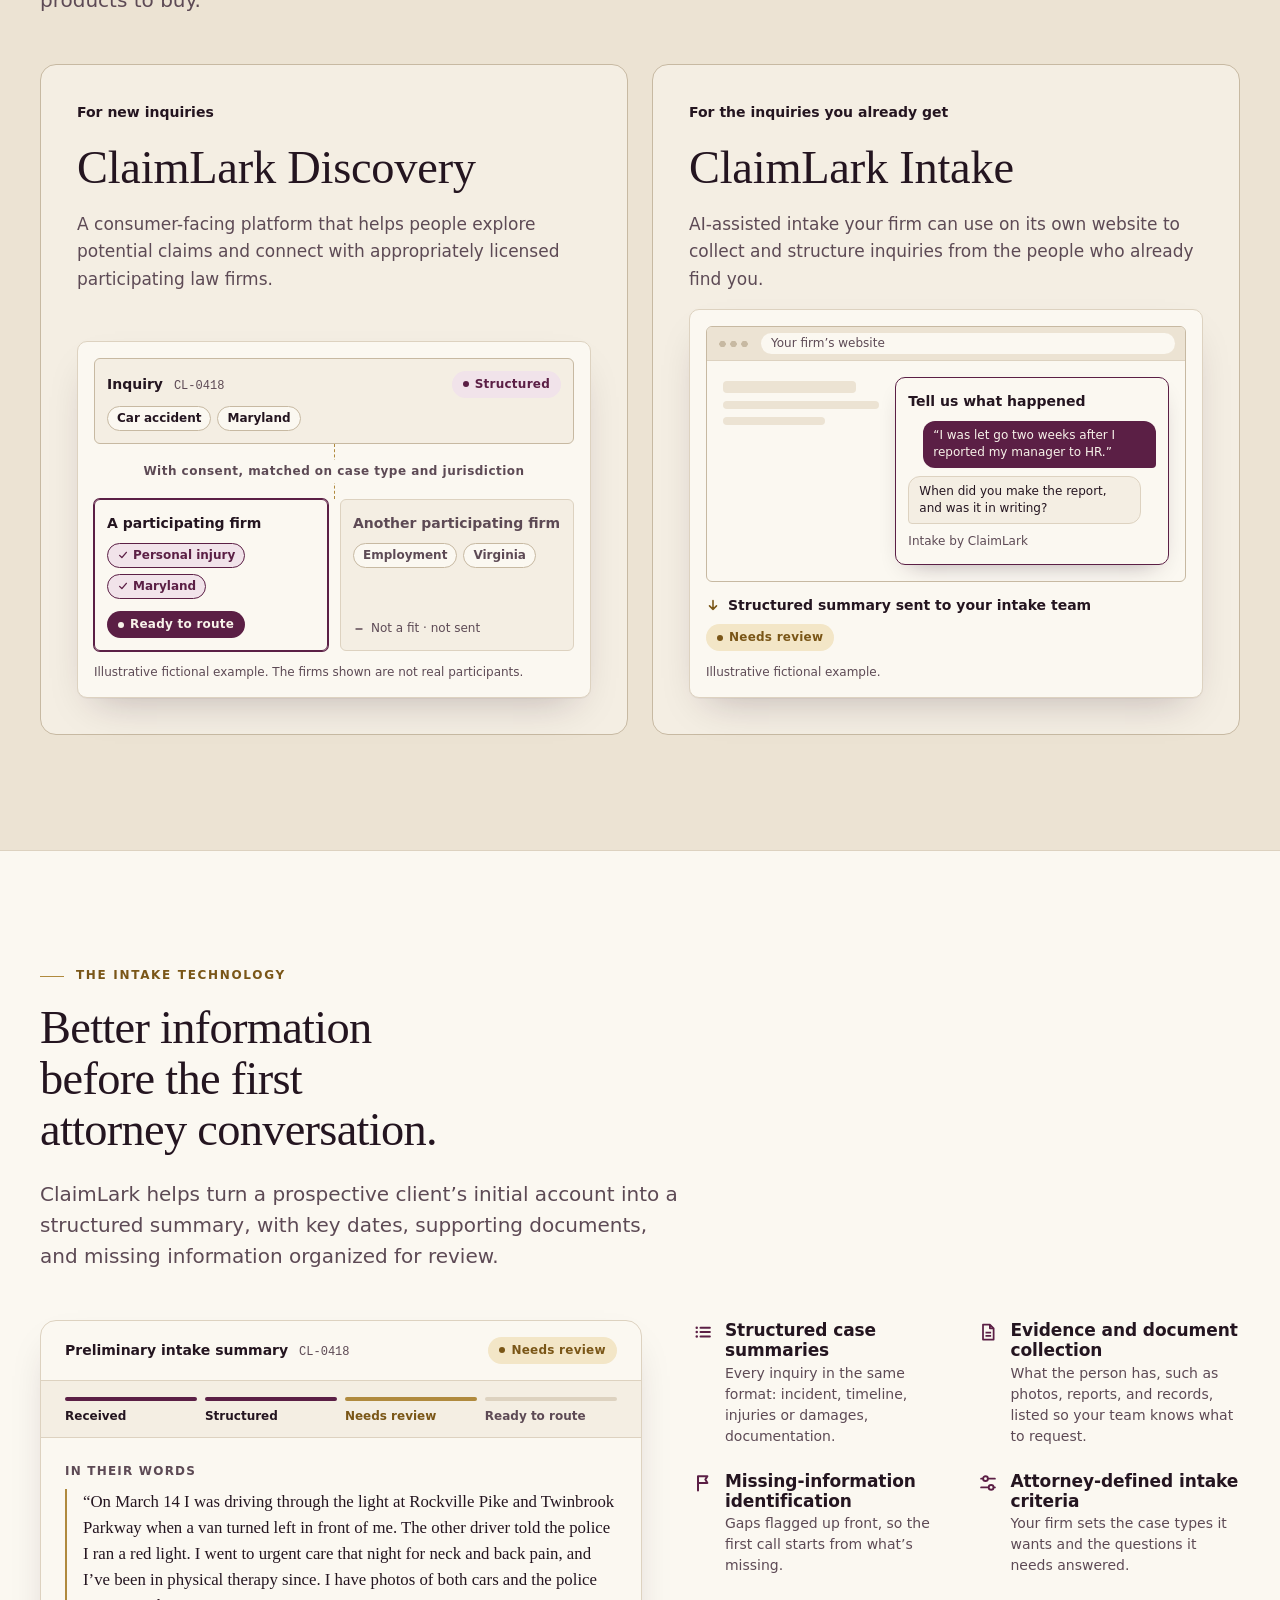
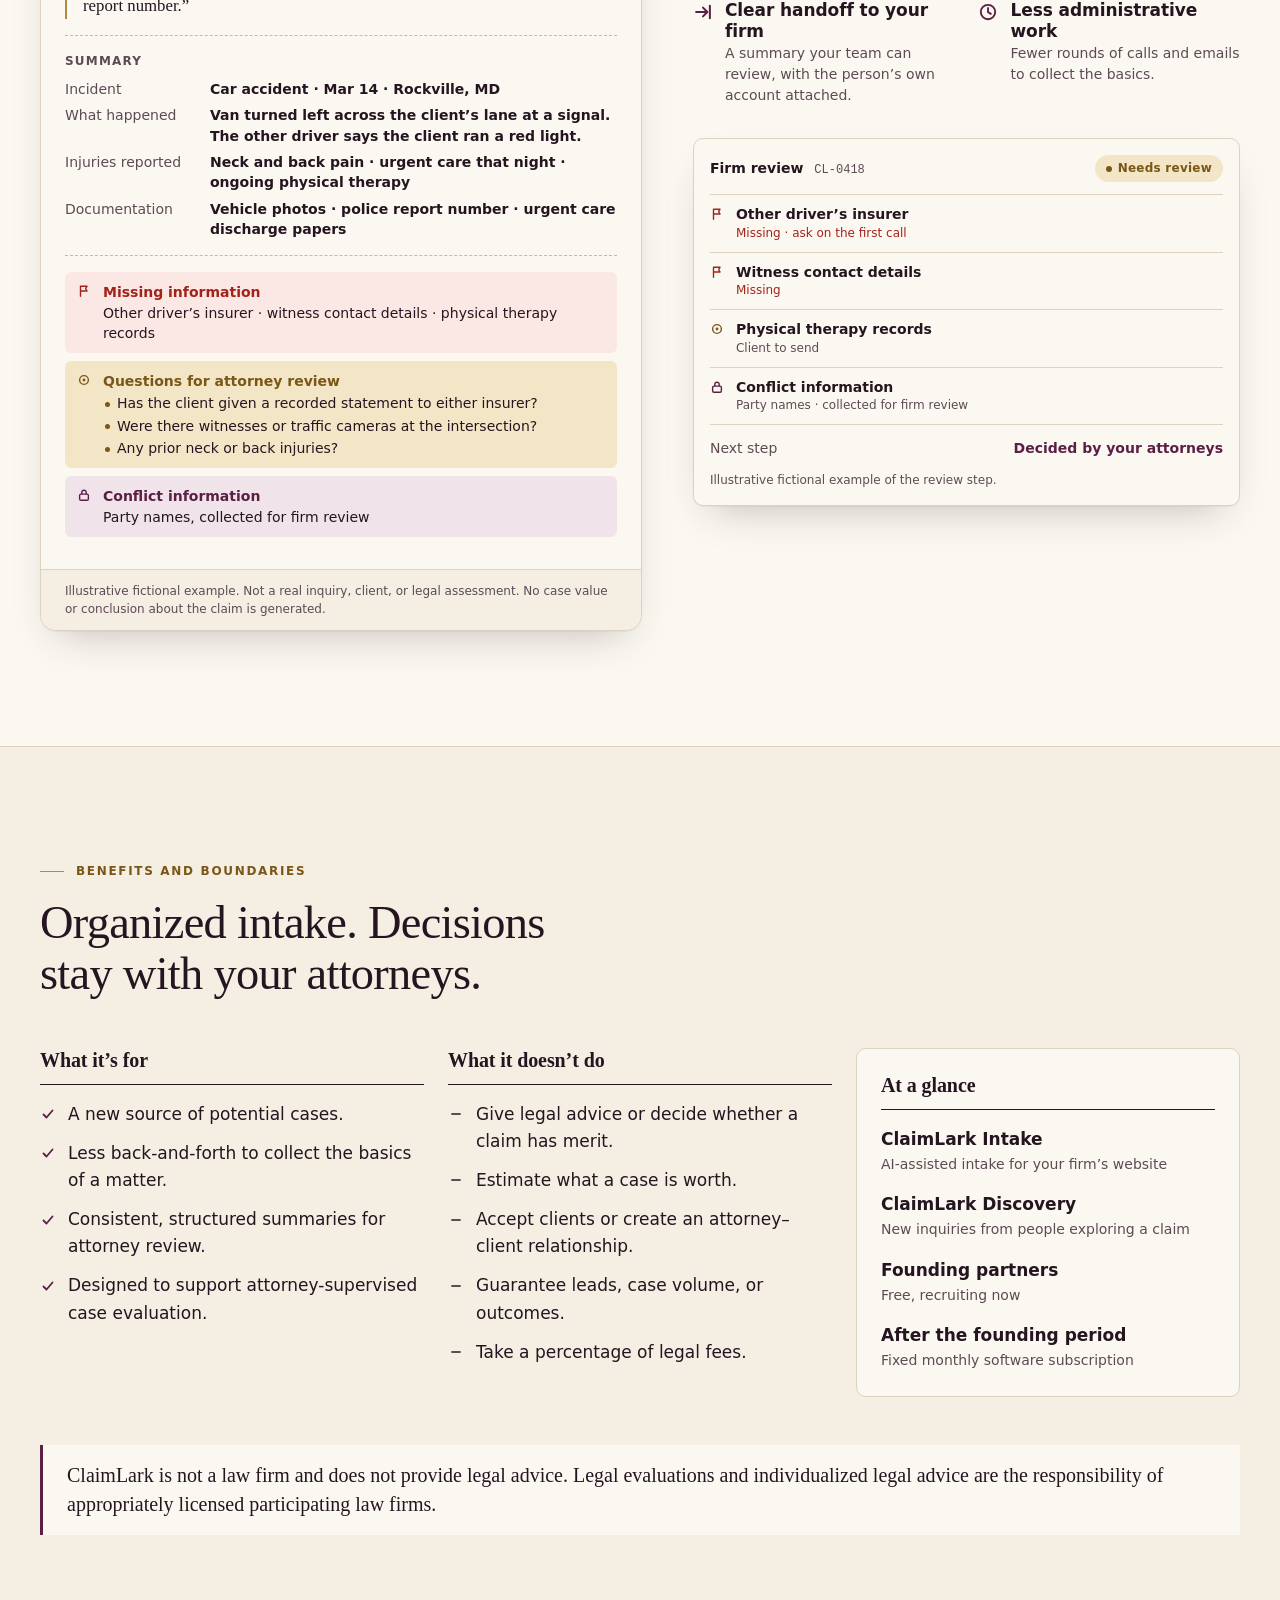
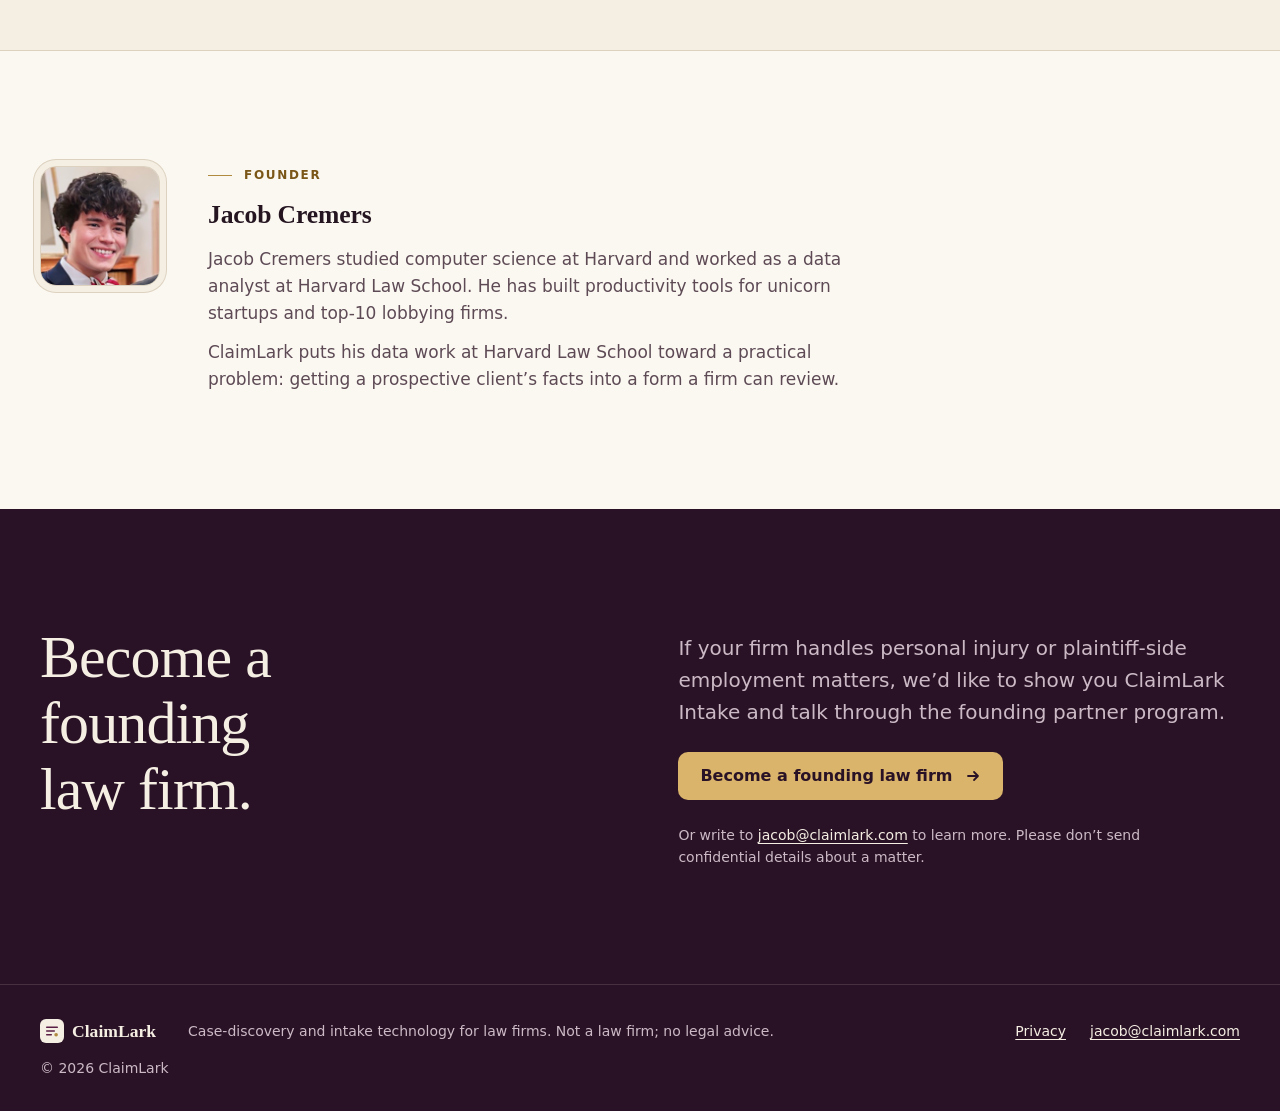
==== commit 9de8e2c5: "fix(copy): drop Beans attribution and early-stage wording Remove the founder-of-Beans and Beans-proj" ====
--- a/index.html
+++ b/index.html
@@ -4,12 +4,12 @@
   <meta charset="utf-8">
   <meta name="viewport" content="width=device-width, initial-scale=1">
   <title>ClaimLark | AI-Powered Case Discovery &amp; Intake for Law Firms</title>
-  <meta name="description" content="ClaimLark is building an AI-powered case-discovery and intake platform for law firms. Explore our founding partner pilot for personal injury and plaintiff-side employment practices.">
+  <meta name="description" content="ClaimLark is an AI-powered case-discovery and intake platform for law firms, with a free founding partner program for personal injury and plaintiff-side employment practices.">
   <link rel="canonical" href="https://claimlark.com/">
   <link rel="icon" href="favicon.svg" type="image/svg+xml">
   <meta name="theme-color" content="#f4eee3">
   <meta property="og:title" content="ClaimLark | AI-Powered Case Discovery &amp; Intake for Law Firms">
-  <meta property="og:description" content="More potential cases. Less time spent on intake. A free founding partner pilot for personal injury and plaintiff-side employment firms. The consumer discovery channel is in development.">
+  <meta property="og:description" content="More potential cases. Less time spent on intake. A free founding partner program for personal injury and plaintiff-side employment firms.">
   <meta property="og:type" content="website">
   <meta property="og:url" content="https://claimlark.com/">
   <meta property="og:image" content="https://claimlark.com/social-card.svg">
@@ -50,7 +50,7 @@
         <a href="#partners">Founding partners</a>
         <a href="#intake">Intake technology</a>
       </nav>
-      <a class="button button--small nav-cta" href="mailto:jacob@claimlark.com?subject=ClaimLark%20founding%20partner%20pilot">Discuss a pilot</a>
+      <a class="button button--small nav-cta" href="mailto:jacob@claimlark.com?subject=ClaimLark%20founding%20partner">Become a founding firm</a>
     </div>
   </header>
 
@@ -60,22 +60,18 @@
         <div class="hero-copy">
           <p class="eyebrow">For personal injury and employment law firms</p>
           <h1 id="hero-title">More potential cases. <em>Less time spent on intake.</em></h1>
-          <p class="lede">ClaimLark is building an AI-powered case-discovery platform that helps people explore potential legal claims and connects them with participating law firms. Our intake software collects the details, organizes the evidence, and prepares inquiries for attorney review.</p>
+          <p class="lede">ClaimLark is an AI-powered case-discovery platform that helps people explore potential legal claims and connects them with participating law firms. Our intake software collects the details, organizes the evidence, and prepares inquiries for attorney review.</p>
           <div class="hero-actions">
-            <a class="button" href="mailto:jacob@claimlark.com?subject=ClaimLark%20founding%20partner%20pilot">Become a founding law firm <svg class="icon" width="16" height="16" aria-hidden="true" focusable="false"><use href="#i-arrow"/></svg></a>
+            <a class="button" href="mailto:jacob@claimlark.com?subject=ClaimLark%20founding%20partner">Become a founding law firm <svg class="icon" width="16" height="16" aria-hidden="true" focusable="false"><use href="#i-arrow"/></svg></a>
             <a class="button button--ghost" href="#how">See how it works</a>
           </div>
-          <p class="hero-note">Free founding partner pilot. No percentage of legal fees paid to ClaimLark.</p>
-          <ul class="hero-status" aria-label="Current status">
-            <li><span class="status status--proto">Working prototype</span> AI intake</li>
-            <li><span class="status status--dev">In development</span> Consumer discovery channel</li>
-          </ul>
+          <p class="hero-note">Free for founding partners. No percentage of legal fees paid to ClaimLark.</p>
         </div>
 
         <figure class="channel-map" aria-labelledby="map-caption">
           <div class="map-sources">
             <div class="source-group">
-              <p class="label">ClaimLark Discovery <span class="status status--dev">In development</span></p>
+              <p class="label">ClaimLark Discovery</p>
               <ul class="sources">
                 <li><svg class="icon" width="16" height="16" aria-hidden="true" focusable="false"><use href="#i-search"/></svg>Search</li>
                 <li><svg class="icon" width="16" height="16" aria-hidden="true" focusable="false"><use href="#i-chat"/></svg>AI assistants</li>
@@ -114,7 +110,7 @@
             </div>
             <p class="map-note">Your attorneys evaluate the matter and decide whether to take it.</p>
           </div>
-          <figcaption id="map-caption" class="caption">Illustrative fictional example. The consumer discovery channel is in development.</figcaption>
+          <figcaption id="map-caption" class="caption">Illustrative fictional example.</figcaption>
         </figure>
       </div>
     </section>
@@ -126,16 +122,16 @@
         <p class="section-lede">A new way for people with potential claims to reach your firm, with AI handling the preliminary information-gathering.</p>
         <ol class="stages">
           <li class="stage-card">
-            <div class="stage-top"><span class="stage-num">01</span><span class="status status--dev">In development</span></div>
+            <div class="stage-top"><span class="stage-num">01</span></div>
             <h3>Discover</h3>
             <p class="stage-lead">People find ClaimLark through search, AI-assisted discovery, and other channels.</p>
-            <p>They describe a potential legal issue in their own words and begin a preliminary information-gathering process. This consumer-facing channel is being developed now.</p>
+            <p>They describe a potential legal issue in their own words and begin a preliminary information-gathering process.</p>
             <div class="stage-visual" aria-hidden="true">
               <p class="bubble">“A van turned left in front of me at a light last month. The other driver says I ran the red.”</p>
             </div>
           </li>
           <li class="stage-card">
-            <div class="stage-top"><span class="stage-num">02</span><span class="status status--proto">Working prototype</span></div>
+            <div class="stage-top"><span class="stage-num">02</span></div>
             <h3>Screen</h3>
             <p class="stage-lead">AI intake turns the account into a summary for attorney review.</p>
             <p>ClaimLark collects the relevant information, builds a structured timeline, identifies missing details, and prepares a summary. It doesn’t give legal advice or decide whether a claim has merit.</p>
@@ -150,7 +146,7 @@
             </div>
           </li>
           <li class="stage-card">
-            <div class="stage-top"><span class="stage-num">03</span><span class="status status--planned">Planned</span></div>
+            <div class="stage-top"><span class="stage-num">03</span></div>
             <h3>Connect</h3>
             <p class="stage-lead">With consent, inquiries go to participating firms.</p>
             <p>With the person’s consent and appropriate disclosures, an inquiry can be routed to a participating firm that handles that type of matter. Your firm controls the legal evaluation, the decision to represent, and any referral or co-counsel arrangement.</p>
@@ -173,25 +169,25 @@
       <div class="shell">
         <div class="partner-card">
           <div class="partner-intro">
-            <p class="eyebrow">Founding partner pilot</p>
+            <p class="eyebrow">Founding partners</p>
             <h2 id="partners-title">Become a founding ClaimLark partner</h2>
-            <p>We’re looking for a small number of personal injury and plaintiff-side employment law firms to help launch a new AI-powered case-discovery platform.</p>
-            <p>Founding partners can help define the types of matters they want to review, test our intake technology, and participate in our developing consumer acquisition channel.</p>
-            <p class="partner-region">Starting in Washington, D.C., Maryland, and Northern Virginia.</p>
-            <a class="button button--brass" href="mailto:jacob@claimlark.com?subject=ClaimLark%20founding%20partner%20pilot">Discuss becoming a founding partner <svg class="icon" width="16" height="16" aria-hidden="true" focusable="false"><use href="#i-arrow"/></svg></a>
+            <p>We’re looking for a small number of personal injury and plaintiff-side employment law firms to join ClaimLark as founding partners.</p>
+            <p>Founding partners define the types of matters they want to review, use our intake technology, and take part in our consumer discovery channel.</p>
+            <p class="partner-region">Open to firms in Washington, D.C., Maryland, and Northern Virginia.</p>
+            <a class="button button--brass" href="mailto:jacob@claimlark.com?subject=ClaimLark%20founding%20partner">Discuss becoming a founding partner <svg class="icon" width="16" height="16" aria-hidden="true" focusable="false"><use href="#i-arrow"/></svg></a>
           </div>
           <div class="partner-detail">
             <h3>What founding partners get</h3>
             <ul class="benefits">
-              <li>Free initial pilot</li>
+              <li>Free to start</li>
               <li>AI-assisted preliminary intake and structured case summaries</li>
               <li>The ability to specify the types of cases your firm wants to evaluate</li>
-              <li>The opportunity to receive new inquiries as our consumer discovery channel develops</li>
+              <li>The opportunity to receive new inquiries through our consumer discovery channel</li>
               <li>An optional intake tool for your firm’s own website</li>
               <li>No percentage of legal fees paid to ClaimLark</li>
             </ul>
-            <p class="partner-caveat">Consumer lead volume is not guaranteed during the pilot.</p>
-            <p class="partner-fees"><strong>How ClaimLark makes money.</strong> We charge for software, not a percentage of legal fees. After the pilot, ClaimLark is a fixed monthly software subscription.</p>
+            <p class="partner-caveat">Consumer lead volume is not guaranteed.</p>
+            <p class="partner-fees"><strong>How ClaimLark makes money.</strong> We charge for software, not a percentage of legal fees. After the free founding period, ClaimLark is a fixed monthly software subscription.</p>
           </div>
         </div>
       </div>
@@ -205,9 +201,9 @@
 
         <div class="channels-grid">
           <article class="channel" aria-labelledby="discovery-title">
-            <p class="stage"><span class="stage-dot stage-dot--forming" aria-hidden="true"></span>In development · the long-term core of ClaimLark</p>
+            <p class="stage">For new inquiries</p>
             <h3 id="discovery-title">ClaimLark Discovery</h3>
-            <p>A consumer-facing platform intended to help people explore potential claims and connect with appropriately licensed participating law firms.</p>
+            <p>A consumer-facing platform that helps people explore potential claims and connect with appropriately licensed participating law firms.</p>
 
             <figure class="panel match" aria-labelledby="match-caption">
               <div class="match-inquiry">
@@ -244,7 +240,7 @@
           </article>
 
           <article class="channel" aria-labelledby="intake-channel-title">
-            <p class="stage"><span class="stage-dot stage-dot--live" aria-hidden="true"></span>Working prototype · available to demo</p>
+            <p class="stage">For the inquiries you already get</p>
             <h3 id="intake-channel-title">ClaimLark Intake</h3>
             <p>AI-assisted intake your firm can use on its own website to collect and structure inquiries from the people who already find you.</p>
 
@@ -391,7 +387,7 @@
           <div class="bounds">
             <h3>What it’s for</h3>
             <ul class="bounds-list bounds-list--yes">
-              <li>A new source of potential cases as the discovery channel launches.</li>
+              <li>A new source of potential cases.</li>
               <li>Less back-and-forth to collect the basics of a matter.</li>
               <li>Consistent, structured summaries for attorney review.</li>
               <li>Designed to support attorney-supervised case evaluation.</li>
@@ -408,12 +404,12 @@
             </ul>
           </div>
           <div class="ledger">
-            <h3>Where it stands</h3>
+            <h3>At a glance</h3>
             <dl>
-              <div><dt>ClaimLark Intake</dt><dd>Working prototype, available to demo</dd></div>
-              <div><dt>ClaimLark Discovery</dt><dd>In development, not live</dd></div>
-              <div><dt>Founding partner pilot</dt><dd>Free, recruiting now</dd></div>
-              <div><dt>After the pilot</dt><dd>Fixed monthly software subscription</dd></div>
+              <div><dt>ClaimLark Intake</dt><dd>AI-assisted intake for your firm’s website</dd></div>
+              <div><dt>ClaimLark Discovery</dt><dd>New inquiries from people exploring a claim</dd></div>
+              <div><dt>Founding partners</dt><dd>Free, recruiting now</dd></div>
+              <div><dt>After the founding period</dt><dd>Fixed monthly software subscription</dd></div>
             </dl>
           </div>
         </div>
@@ -427,9 +423,9 @@
         <div class="founder-card">
           <img class="founder-photo" src="assets/jacob-cremers.jpg" width="120" height="120" alt="Portrait of Jacob Cremers" loading="lazy" decoding="async">
           <div>
-            <p class="eyebrow">Who’s building it</p>
-            <h2 id="founder-title">An early product project by Jacob Cremers, founder of Beans.</h2>
-            <p>Jacob Cremers studied computer science at Harvard and worked as a data analyst at Harvard Law School. He has built productivity tools for unicorn startups and top-10 lobbying firms, and founded Beans.</p>
+            <p class="eyebrow">Founder</p>
+            <h2 id="founder-title">Jacob Cremers</h2>
+            <p>Jacob Cremers studied computer science at Harvard and worked as a data analyst at Harvard Law School. He has built productivity tools for unicorn startups and top-10 lobbying firms.</p>
             <p>ClaimLark puts his data work at Harvard Law School toward a practical problem: getting a prospective client’s facts into a form a firm can review.</p>
           </div>
         </div>
@@ -440,9 +436,9 @@
       <div class="shell cta-inner">
         <h2 id="cta-title">Become a founding law firm.</h2>
         <div class="cta-body">
-          <p>If your firm handles personal injury or plaintiff-side employment matters, we’d like to show you the intake prototype and talk through the pilot.</p>
-          <a class="button button--brass" href="mailto:jacob@claimlark.com?subject=ClaimLark%20founding%20partner%20pilot">Become a founding law firm <svg class="icon" width="16" height="16" aria-hidden="true" focusable="false"><use href="#i-arrow"/></svg></a>
-          <p class="cta-note">Or write to <a href="mailto:jacob@claimlark.com">jacob@claimlark.com</a> to discuss a pilot. Please don’t send confidential details about a matter.</p>
+          <p>If your firm handles personal injury or plaintiff-side employment matters, we’d like to show you ClaimLark Intake and talk through the founding partner program.</p>
+          <a class="button button--brass" href="mailto:jacob@claimlark.com?subject=ClaimLark%20founding%20partner">Become a founding law firm <svg class="icon" width="16" height="16" aria-hidden="true" focusable="false"><use href="#i-arrow"/></svg></a>
+          <p class="cta-note">Or write to <a href="mailto:jacob@claimlark.com">jacob@claimlark.com</a> to learn more. Please don’t send confidential details about a matter.</p>
         </div>
       </div>
     </section>
--- a/styles.css
+++ b/styles.css
@@ -175,25 +175,6 @@
 .pill--review { color: var(--brass-700); background: var(--brass-100); }
 .pill--route { color: #f8f3ea; background: var(--plum-700); }
 
-/* Availability tags: what is built, in development, or planned */
-.status {
-  display: inline-flex;
-  align-items: center;
-  padding: 1px 8px;
-  border: 1px solid transparent;
-  border-radius: 4px;
-  font-family: var(--sans);
-  font-size: var(--step--2);
-  font-weight: 700;
-  letter-spacing: 0.05em;
-  line-height: 1.6;
-  text-transform: uppercase;
-  white-space: nowrap;
-}
-.status--proto { color: var(--plum-700); background: var(--plum-100); }
-.status--dev { color: var(--brass-700); border: 1px dashed var(--brass-500); }
-.status--planned { color: var(--ink-muted); border-color: var(--line-strong); }
-
 .tag {
   display: inline-block;
   margin-left: 4px;
@@ -235,8 +216,6 @@
 .lede { max-width: 36em; margin-bottom: var(--s-6); color: var(--ink-muted); font-size: clamp(1.0625rem, 1rem + 0.3vw, 1.2rem); }
 .hero-actions { display: flex; flex-wrap: wrap; gap: var(--s-3); }
 .hero-note { margin-top: var(--s-4); font-size: var(--step--1); font-weight: 600; }
-.hero-status { display: flex; flex-wrap: wrap; gap: var(--s-2) var(--s-5); margin-top: var(--s-3); color: var(--ink-muted); font-size: var(--step--1); }
-.hero-status li { display: inline-flex; align-items: center; gap: var(--s-2); }
 
 /* Channel map (hero illustration): where inquiries start, the intake engine, the firm */
 .channel-map {
@@ -421,7 +400,7 @@
 .mini-firm { padding: var(--s-3); background: var(--paper); border: 1px solid var(--plum-700); border-radius: var(--radius-s); }
 .mini-firm p { font-size: var(--step--1); font-weight: 650; }
 
-/* Founding partner pilot: the page's main conversion */
+/* Founding partners: the page's main conversion */
 .partner-card {
   display: grid;
   grid-template-columns: minmax(0, 1.05fr) minmax(0, 1fr);
@@ -484,9 +463,6 @@
   font-size: var(--step--1);
   font-weight: 600;
 }
-.stage-dot { width: 9px; height: 9px; margin-top: 0.42em; border-radius: 50%; flex: none; }
-.stage-dot--live { background: var(--plum-700); box-shadow: 0 0 0 3px var(--plum-100); }
-.stage-dot--forming { background: transparent; border: 2px solid var(--brass-700); }
 
 .panel {
   padding: var(--s-4);
@@ -747,7 +723,7 @@
 }
 
 @media (forced-colors: active) {
-  .pill, .chip, .tag, .status { border: 1px solid CanvasText; }
+  .pill, .chip, .tag { border: 1px solid CanvasText; }
   .rail li::before { border: 1px solid CanvasText; }
 }
 
